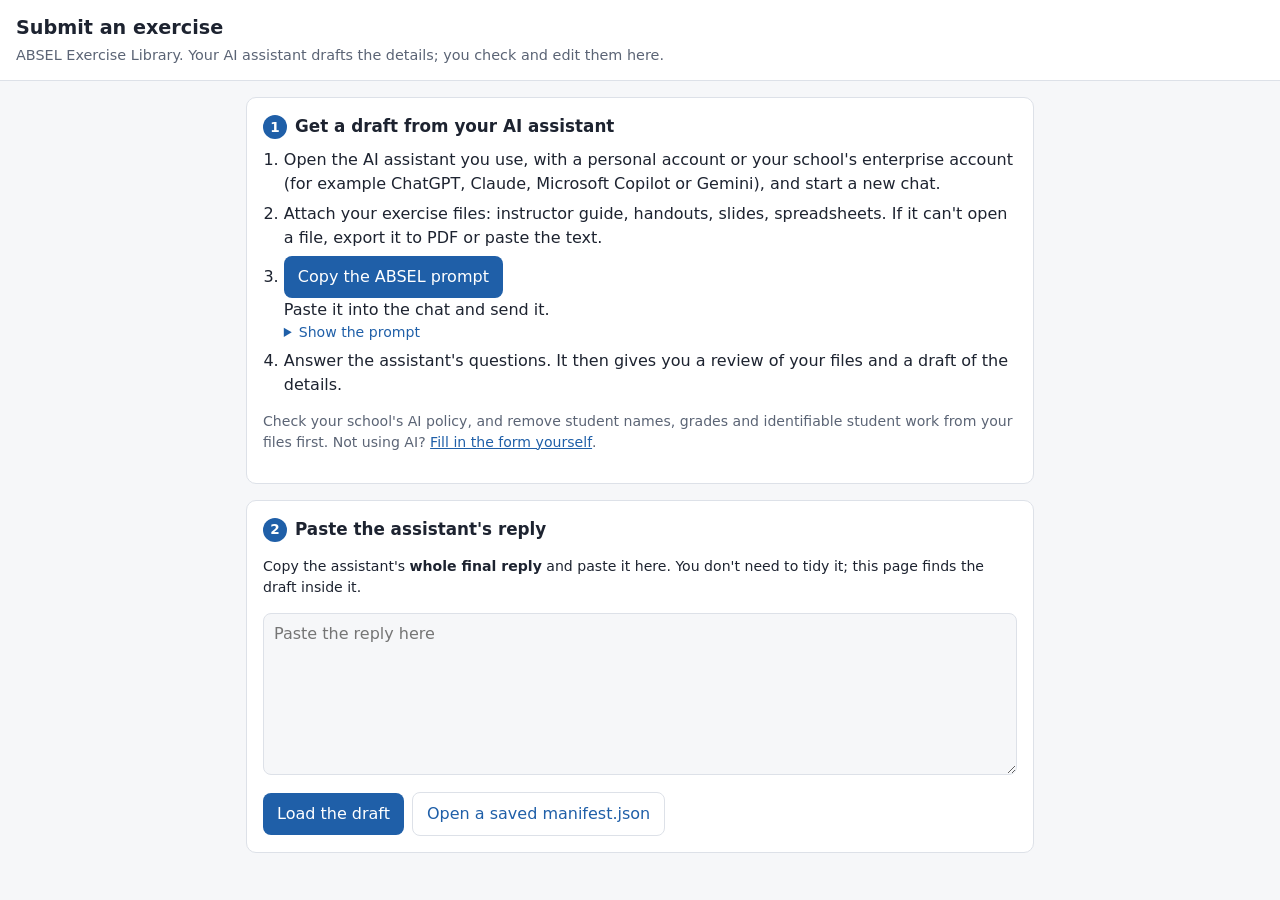
==== wp-plugin/absel-ai-library/assets/submit.html @ 4c8e42d7 "Connect submissions to WordPress: members-only page, uploads, review queue - [absel_submit_exercise]" ====
<!doctype html>
<html lang="en">
<head>
<meta charset="utf-8">
<meta name="viewport" content="width=device-width, initial-scale=1">
<meta name="robots" content="noindex">
<title>Submit an Exercise</title>
<style>
  :root {
    --bg: #f6f7f9; --panel: #fff; --ink: #1d2330; --muted: #5b6475; --line: #dde1e8;
    --accent: #1f5fa8; --accent-ink: #fff; --chip: #eef1f6; --good: #1d6b35; --good-bg: #e8f4ec;
    --warn: #8a5a00; --warn-bg: #fff4dc; --bad: #a12a2a; --bad-bg: #fbeaea;
  }
  @media (prefers-color-scheme: dark) {
    :root {
      --bg: #12151b; --panel: #1b1f27; --ink: #e6e9ef; --muted: #9aa3b2; --line: #2e3440;
      --accent: #5b9be0; --accent-ink: #0b1220; --chip: #252b36; --good: #7fd59b; --good-bg: #1f3326;
      --warn: #f0c36a; --warn-bg: #3a2f17; --bad: #f08a8a; --bad-bg: #3a1f22;
    }
  }
  * { box-sizing: border-box; }
  body { margin: 0; background: var(--bg); color: var(--ink); font: 16px/1.5 system-ui, -apple-system, "Segoe UI", Roboto, sans-serif; }
  header.top { padding: 14px 16px; border-bottom: 1px solid var(--line); background: var(--panel); }
  header.top h1 { margin: 0; font-size: 1.2rem; }
  header.top p { margin: 2px 0 0; color: var(--muted); font-size: .9rem; }
  .wrap { display: grid; grid-template-columns: 220px minmax(0, 1fr); gap: 16px; max-width: 1080px; margin: 0 auto; padding: 16px; }
  .wrap.no-nav { grid-template-columns: minmax(0, 1fr); max-width: 820px; }
  @media (max-width: 860px) { .wrap { grid-template-columns: minmax(0, 1fr); } }
  nav.side { position: sticky; top: 16px; align-self: start; }
  @media (max-width: 860px) { nav.side { position: static; } }
  nav.side ol { list-style: none; margin: 0; padding: 0; background: var(--panel); border: 1px solid var(--line); border-radius: 10px; overflow: hidden; }
  nav.side li + li { border-top: 1px solid var(--line); }
  nav.side a { display: flex; justify-content: space-between; gap: 8px; padding: 9px 12px; color: var(--ink); text-decoration: none; font-size: .92rem; }
  nav.side a:hover { background: var(--chip); }
  .badge { font-size: .78rem; border-radius: 999px; padding: 1px 8px; white-space: nowrap; align-self: center; }
  .badge.ok { background: var(--good-bg); color: var(--good); }
  .badge.todo { background: var(--bad-bg); color: var(--bad); }
  main { min-width: 0; display: flex; flex-direction: column; gap: 16px; }
  .card { background: var(--panel); border: 1px solid var(--line); border-radius: 10px; padding: 16px; scroll-margin-top: 12px; }
  h2 { margin: 0 0 8px; font-size: 1.05rem; display: flex; align-items: center; gap: 8px; }
  h3 { margin: 0 0 4px; font-size: 1.02rem; }
  .num { display: inline-grid; place-items: center; width: 24px; height: 24px; border-radius: 50%; background: var(--accent); color: var(--accent-ink); font-size: .85rem; flex: none; }
  .muted { color: var(--muted); }
  .small { font-size: .88rem; }
  ol.steps { margin: 8px 0; padding-left: 1.3em; }
  ol.steps li { margin: 6px 0; }
  pre.prompt, pre.review { white-space: pre-wrap; overflow-wrap: anywhere; font: .82rem/1.45 ui-monospace, SFMono-Regular, Consolas, monospace; background: var(--bg); border: 1px solid var(--line); border-radius: 8px; padding: 10px; max-height: 340px; overflow: auto; }
  pre.review { font-family: inherit; font-size: .9rem; }
  details > summary { cursor: pointer; color: var(--accent); }
  .field { margin: 14px 0 0; min-width: 0; }
  .field > label, .field > .lbl { display: block; font-weight: 600; font-size: .93rem; margin-bottom: 4px; }
  .opt { font-weight: 400; color: var(--muted); font-size: .85rem; }
  input[type=text], input[type=email], textarea, select { width: 100%; font: inherit; color: var(--ink); background: var(--bg); border: 1px solid var(--line); border-radius: 8px; padding: 8px 10px; min-width: 0; }
  textarea { resize: vertical; }
  input:focus, textarea:focus, select:focus { outline: 2px solid var(--accent); outline-offset: 1px; }
  .field.show-err > input, .field.show-err > textarea, .field.show-err > select, .field.show-err .inline input { border-color: var(--bad); }
  .hint { font-size: .84rem; color: var(--muted); margin-top: 4px; }
  .err, .warn, .ai-note { font-size: .86rem; margin-top: 6px; border-radius: 6px; }
  .err { color: var(--bad); }
  .warn { color: var(--warn); }
  .ai-note { background: var(--warn-bg); color: var(--warn); padding: 6px 10px; }
  .err:empty, .warn:empty, .ai-note:empty { display: none; }
  .grid { display: grid; grid-template-columns: repeat(auto-fit, minmax(170px, 1fr)); gap: 0 12px; }
  .inline { display: flex; gap: 8px; align-items: center; flex-wrap: wrap; }
  .inline input[type=text] { width: 7em; }
  .chips { display: flex; flex-wrap: wrap; gap: 6px; }
  .chip { font: inherit; font-size: .9rem; background: var(--chip); color: var(--ink); border: 1px solid var(--line); border-radius: 999px; padding: 5px 12px; cursor: pointer; display: inline-flex; gap: 6px; align-items: center; }
  .chip:hover { border-color: var(--accent); }
  .chip[aria-pressed=true] { background: var(--accent); color: var(--accent-ink); border-color: var(--accent); }
  .chip .ord { font-size: .72rem; background: var(--accent-ink); color: var(--accent); border-radius: 999px; padding: 0 6px; }
  .chip.full { opacity: .5; }
  .tags { display: flex; flex-wrap: wrap; gap: 6px; margin-bottom: 6px; }
  .tag { display: inline-flex; align-items: center; gap: 4px; background: var(--chip); border: 1px solid var(--line); border-radius: 999px; padding: 3px 4px 3px 11px; font-size: .9rem; max-width: 100%; overflow-wrap: anywhere; }
  .tag button { background: transparent; color: var(--muted); border: 0; padding: 0 6px; font-size: 1rem; line-height: 1; cursor: pointer; }
  .tag-entry { display: flex; gap: 8px; }
  .row { border: 1px solid var(--line); border-radius: 8px; padding: 4px 12px 12px; margin: 10px 0 0; background: var(--bg); }
  .row input[type=text], .row input[type=email], .row textarea, .row select { background: var(--panel); }
  .row-head { display: flex; justify-content: space-between; align-items: center; gap: 8px; margin-top: 8px; font-size: .88rem; color: var(--muted); }
  .obj { display: flex; gap: 8px; align-items: flex-start; margin-top: 8px; }
  .obj textarea { flex: 1; }
  button { font: inherit; border: 0; border-radius: 8px; padding: 9px 14px; cursor: pointer; background: var(--accent); color: var(--accent-ink); }
  button.secondary, label.button.secondary { background: transparent; color: var(--accent); border: 1px solid var(--line); }
  label.button { display: inline-block; border-radius: 8px; padding: 9px 14px; cursor: pointer; }
  button.link { background: none; color: var(--accent); padding: 0; text-decoration: underline; }
  button.icon { background: transparent; color: var(--muted); border: 1px solid var(--line); padding: 4px 10px; font-size: .85rem; }
  .actions { display: flex; gap: 8px; flex-wrap: wrap; margin-top: 10px; align-items: center; }
  .check { display: flex; gap: 10px; align-items: flex-start; font-weight: 400 !important; cursor: pointer; }
  .check input { margin-top: .3em; width: 1.05em; height: 1.05em; flex: none; }
  .radio-cards { display: grid; grid-template-columns: repeat(auto-fit, minmax(210px, 1fr)); gap: 8px; }
  .radio-cards label { border: 1px solid var(--line); border-radius: 8px; padding: 8px 10px; display: flex; gap: 8px; cursor: pointer; font-weight: 400; }
  .radio-cards label:has(input:checked) { border-color: var(--accent); background: var(--chip); }
  .radio-cards small { display: block; color: var(--muted); }
  .meter { font-size: .84rem; color: var(--muted); margin-top: 4px; }
  .meter.bad { color: var(--warn); }
  .msg { border-radius: 8px; padding: 10px 12px; margin-top: 10px; font-size: .92rem; }
  .msg.ok { background: var(--good-bg); color: var(--good); }
  .msg.bad { background: var(--bad-bg); color: var(--bad); }
  .msg.info { background: var(--chip); }
  .msg ul { margin: 6px 0 0; padding-left: 1.2em; }
  .problems { margin: 8px 0 0; padding-left: 1.2em; }
  .problems li { margin: 3px 0; }
  .problems a { color: var(--ink); }
  .file-state { font-size: .82rem; }
  .file-state.ok { color: var(--good); }
  body.framed header.top { display: none; }
  body.framed .wrap { padding: 0; }
  ul.mine { list-style: none; margin: 0; padding: 0; }
  ul.mine li { display: flex; justify-content: space-between; align-items: center; gap: 12px; flex-wrap: wrap; padding: 10px 0; border-top: 1px solid var(--line); }
  ul.mine li:first-child { border-top: 0; }
  .badge.wait { background: var(--chip); color: var(--muted); }
  .editor-note { margin-top: 4px; font-size: .88rem; background: var(--warn-bg); color: var(--warn); border-radius: 6px; padding: 6px 10px; white-space: pre-wrap; }
  [hidden] { display: none !important; }
</style>
</head>
<body>
<header class="top">
  <h1>Submit an exercise</h1>
  <p>ABSEL Exercise Library. Your AI assistant drafts the details; you check and edit them here.</p>
</header>

<div class="wrap no-nav" id="wrap">
  <nav class="side" id="nav" aria-label="Form sections" hidden></nav>
  <main>
    <section class="card" id="sec-done" hidden></section>
    <section class="card" id="sec-mine" hidden></section>
    <section class="card" id="sec-start">
      <h2><span class="num">1</span> Get a draft from your AI assistant</h2>
      <ol class="steps">
        <li>Open the AI assistant you use, with a personal account or your school's enterprise account (for example ChatGPT, Claude, Microsoft Copilot or Gemini), and start a new chat.</li>
        <li>Attach your exercise files: instructor guide, handouts, slides, spreadsheets. If it can't open a file, export it to PDF or paste the text.</li>
        <li><button type="button" data-action="copy-prompt">Copy the ABSEL prompt</button> <span id="copy-status" class="small muted" role="status"></span><br>Paste it into the chat and send it.
          <details><summary class="small">Show the prompt</summary><pre class="prompt" id="prompt-view"></pre></details></li>
        <li>Answer the assistant's questions. It then gives you a review of your files and a draft of the details.</li>
      </ol>
      <p class="small muted">Check your school's AI policy, and remove student names, grades and identifiable student work from your files first. Not using AI? <button type="button" class="link" data-action="blank">Fill in the form yourself</button>.</p>
    </section>

    <section class="card" id="sec-import">
      <h2><span class="num">2</span> Paste the assistant's reply</h2>
      <p class="small">Copy the assistant's <strong>whole final reply</strong> and paste it here. You don't need to tidy it; this page finds the draft inside it.</p>
      <textarea id="paste" rows="6" placeholder="Paste the reply here" aria-label="Assistant's reply"></textarea>
      <div class="actions">
        <button type="button" data-action="import">Load the draft</button>
        <label class="button secondary">Open a saved manifest.json<input type="file" id="manifest-file" accept=".json,application/json" hidden></label>
      </div>
      <div id="import-msg" role="status"></div>
    </section>

    <div id="editor" hidden>
      <div class="card" id="ai-review" hidden>
        <details>
          <summary><strong>Your assistant's review of your files</strong></summary>
          <p class="small muted">Fix anything it lists under "Must fix" in your files before submitting.</p>
          <pre class="review" id="ai-review-text"></pre>
        </details>
      </div>
      <h2 style="margin:8px 0 0"><span class="num">3</span> Check and edit</h2>
      <p class="small muted" style="margin:0">Your changes are saved in this browser as you go.</p>
      <section class="card" id="sec-basics"></section>
      <section class="card" id="sec-authors"></section>
      <section class="card" id="sec-classify"></section>
      <section class="card" id="sec-logistics"></section>
      <section class="card" id="sec-materials"></section>
      <section class="card" id="sec-evidence"></section>
      <section class="card" id="sec-rights"></section>
      <section class="card" id="sec-finish"></section>
    </div>
  </main>
</div>

<script type="application/json" id="absel-schema">
{
  "$schema": "https://json-schema.org/draft/2020-12/schema",
  "$id": "https://absel.org/schema/exercise/1.0/manifest.schema.json",
  "title": "ABSEL Exercise Library manifest",
  "description": "Indexing information for one exercise. Saved as manifest.json in the exercise's folder. Field rules and definitions of every allowed value are in schema/INDEXING-RULES.md.",
  "type": "object",
  "additionalProperties": false,
  "required": [
    "schema_version", "title", "slug", "summary", "authors",
    "exercise_types", "disciplines", "topics", "learning_objectives",
    "levels", "delivery_modes", "duration", "class_size", "materials",
    "rights", "license", "version", "author_confirmed"
  ],
  "properties": {
    "schema_version": { "const": "1.0" },

    "title": { "type": "string", "minLength": 5, "maxLength": 120 },
    "slug": {
      "type": "string",
      "pattern": "^[a-z0-9]+(-[a-z0-9]+)*$",
      "maxLength": 60,
      "description": "Folder name and URL. Lowercase words joined by hyphens."
    },
    "summary": {
      "type": "string",
      "minLength": 300,
      "maxLength": 1400,
      "description": "60-180 words for an instructor deciding whether to use the exercise. Shown publicly in the catalog."
    },
    "description": {
      "type": ["string", "null"],
      "maxLength": 6000,
      "description": "Optional longer overview for members. Never include confidential information such as answer keys."
    },

    "authors": {
      "type": "array",
      "minItems": 1,
      "items": {
        "type": "object",
        "additionalProperties": false,
        "required": ["name"],
        "properties": {
          "name": { "type": "string", "minLength": 2 },
          "affiliation": { "type": ["string", "null"] },
          "email": { "type": ["string", "null"], "format": "email", "description": "Private: used by editors, never displayed." },
          "orcid": { "type": ["string", "null"], "pattern": "^\\d{4}-\\d{4}-\\d{4}-\\d{3}[\\dX]$" },
          "corresponding": { "type": "boolean", "default": false }
        }
      }
    },

    "exercise_types": {
      "type": "array", "minItems": 1, "maxItems": 3, "uniqueItems": true,
      "items": { "enum": [
        "simulation", "role-play", "game", "case-discussion", "structured-exercise",
        "team-project", "field-assignment", "reflection-or-debrief-tool", "assessment-instrument"
      ] }
    },
    "disciplines": {
      "type": "array", "minItems": 1, "maxItems": 3, "uniqueItems": true,
      "description": "First item is the primary discipline.",
      "items": { "enum": [
        "accounting", "business-analytics", "business-communication", "business-ethics",
        "business-law", "economics", "entrepreneurship", "finance", "general-management",
        "human-resource-management", "information-systems", "international-business",
        "leadership", "marketing", "negotiation", "operations-management",
        "organizational-behavior", "project-management", "strategy",
        "supply-chain-management", "sustainability"
      ] }
    },
    "courses": {
      "type": "array", "maxItems": 5, "uniqueItems": true,
      "description": "Typical course titles, free text, e.g. \"Principles of Marketing\".",
      "items": { "type": "string", "minLength": 3, "maxLength": 80 }
    },
    "topics": {
      "type": "array", "minItems": 3, "maxItems": 12, "uniqueItems": true,
      "description": "Search keywords: concepts an instructor would type.",
      "items": { "type": "string", "pattern": "^[a-z0-9][a-z0-9 &'/-]*$", "maxLength": 40 }
    },
    "learning_objectives": {
      "type": "array", "minItems": 2, "maxItems": 8,
      "items": { "type": "string", "minLength": 15, "maxLength": 300 }
    },
    "skills": {
      "type": "array", "maxItems": 5, "uniqueItems": true,
      "items": { "enum": [
        "written-communication", "oral-communication", "critical-thinking",
        "quantitative-reasoning", "data-literacy", "ethical-reasoning", "teamwork",
        "leadership", "decision-making", "negotiation-and-persuasion",
        "cross-cultural-competence", "creativity-and-innovation", "technology-agility",
        "ai-literacy", "reflective-thinking"
      ] }
    },

    "levels": {
      "type": "array", "minItems": 1, "uniqueItems": true,
      "items": { "enum": [
        "undergraduate-introductory", "undergraduate-advanced", "graduate",
        "executive-education", "doctoral"
      ] }
    },
    "delivery_modes": {
      "type": "array", "minItems": 1, "uniqueItems": true,
      "items": { "enum": ["in-person", "online-synchronous", "online-asynchronous", "hybrid"] }
    },
    "duration": {
      "type": "object",
      "additionalProperties": false,
      "required": ["in_class_minutes", "sessions"],
      "properties": {
        "in_class_minutes": { "$ref": "#/$defs/range", "description": "Total class time across all sessions, including debrief. 0 if none." },
        "sessions": { "type": "integer", "minimum": 1 },
        "out_of_class_hours": { "type": ["number", "null"], "minimum": 0, "description": "Student time outside class." }
      }
    },
    "class_size": { "$ref": "#/$defs/range", "description": "Students in the whole class. max null means no upper limit." },
    "group_size": { "$ref": "#/$defs/range", "description": "Students per team. 1-1 means individual work." },
    "prep_time_minutes": { "type": ["integer", "null"], "minimum": 0, "description": "Instructor preparation the first time." },
    "technology": {
      "type": "array", "minItems": 1, "uniqueItems": true,
      "items": { "enum": [
        "none", "projector", "student-devices", "internet", "lms",
        "spreadsheet-software", "specialized-software"
      ] }
    },
    "technology_notes": { "type": ["string", "null"], "maxLength": 500 },
    "cost_to_students": { "enum": ["free", "under-25", "25-to-75", "over-75"] },
    "ai_involvement": {
      "type": "object",
      "additionalProperties": false,
      "required": ["topic_is_ai", "students_use_ai"],
      "properties": {
        "topic_is_ai": { "type": "boolean", "description": "The exercise teaches about AI." },
        "students_use_ai": { "enum": ["none", "optional", "required"] },
        "notes": { "type": ["string", "null"], "maxLength": 500 }
      }
    },

    "materials": {
      "type": "array",
      "minItems": 1,
      "items": {
        "type": "object",
        "additionalProperties": false,
        "required": ["title", "role", "audience"],
        "anyOf": [{ "required": ["file"] }, { "required": ["url"] }],
        "properties": {
          "file": {
            "type": "string",
            "pattern": "^(?![_.])(?!.*\\.\\.)(?!.*/[_.])[A-Za-z0-9._ /-]+$",
            "description": "File name within the exercise folder. No leading _ or ."
          },
          "url": { "type": "string", "format": "uri", "pattern": "^https://" },
          "title": { "type": "string", "minLength": 3, "maxLength": 120 },
          "role": { "enum": [
            "instructor-guide", "teaching-notes", "answer-key", "debrief-guide",
            "student-instructions", "role-brief", "case-text", "reading", "slides",
            "simulation", "data-file", "template-or-worksheet", "rubric", "assessment",
            "video", "other"
          ] },
          "audience": { "enum": ["instructor-only", "student-facing"] },
          "notes": { "type": ["string", "null"], "maxLength": 300 }
        },
        "if": { "required": ["role"], "properties": { "role": { "enum": ["instructor-guide", "teaching-notes", "answer-key"] } } },
        "then": { "properties": { "audience": { "const": "instructor-only" } } }
      }
    },

    "classroom_testing": {
      "type": "object",
      "additionalProperties": false,
      "required": ["times_used"],
      "properties": {
        "times_used": { "type": "integer", "minimum": 0 },
        "contexts": { "type": ["string", "null"], "maxLength": 500, "description": "Courses, levels and class sizes it was used with." }
      }
    },
    "evidence_of_effectiveness": { "type": ["string", "null"], "maxLength": 1500 },
    "prior_publications": {
      "type": "array",
      "items": {
        "type": "object",
        "additionalProperties": false,
        "required": ["citation"],
        "properties": {
          "citation": { "type": "string", "minLength": 10 },
          "doi": { "type": ["string", "null"], "pattern": "^10\\.\\d{4,9}/\\S+$" },
          "url": { "type": ["string", "null"], "format": "uri" }
        }
      }
    },

    "rights": {
      "type": "object",
      "additionalProperties": false,
      "required": ["author_owns_or_has_permission", "third_party_materials", "contains_identifiable_student_information"],
      "properties": {
        "author_owns_or_has_permission": { "type": "boolean" },
        "third_party_materials": {
          "type": "array",
          "items": {
            "type": "object",
            "additionalProperties": false,
            "required": ["description", "status"],
            "properties": {
              "description": { "type": "string", "minLength": 5 },
              "status": { "enum": ["permission-obtained", "openly-licensed", "public-domain", "needs-review"] }
            }
          }
        },
        "contains_identifiable_student_information": {
          "const": false,
          "description": "Must be false. Remove student names, grades and identifiable work before submitting."
        }
      }
    },
    "license": { "enum": ["absel-member-use", "cc-by-nc-4.0", "cc-by-nc-sa-4.0", "cc-by-4.0"] },
    "version": { "type": "string", "pattern": "^\\d+\\.\\d+(\\.\\d+)?$" },
    "version_notes": { "type": ["string", "null"], "maxLength": 1000 },

    "generated_with": { "type": ["string", "null"], "maxLength": 80, "description": "AI tool that drafted this manifest, if any." },
    "author_confirmed": { "type": "boolean", "description": "Set to true only by the submission form after the author reviews every field." }
  },

  "$defs": {
    "range": {
      "type": "object",
      "additionalProperties": false,
      "required": ["min", "max"],
      "properties": {
        "min": { "type": "integer", "minimum": 0 },
        "max": { "type": ["integer", "null"], "minimum": 0 }
      }
    }
  }
}
</script>
<script type="text/plain" id="absel-prompt">
You are helping a university business instructor prepare an experiential exercise for the ABSEL Exercise Library, a members-only collection of simulations, role-plays and other experiential exercises for business courses. The instructor has attached the exercise's files (or pasted their text). Your job is to index the exercise accurately and check the package. You are not rewriting the exercise.

Work in three steps.

STEP 1: READ AND INVENTORY
Read every file. If you can't open a file, say so and ask me to paste its text or export it to PDF. Don't guess at its contents.

STEP 2: ASK ME QUESTIONS, THEN WAIT
Ask me, in one numbered list, about everything you need that the materials don't clearly state. Keep it to 12 questions or fewer, and group related items. Always ask about the following unless the materials answer it:
- author names, affiliations, emails and ORCID iDs, and who is the contact author;
- how many times I've used the exercise with real students, and in which courses, levels and class sizes;
- any evidence it works (student feedback, assessment results, publications);
- prior publications of the exercise, such as ABSEL Developments proceedings;
- whether anything in the materials was created by someone else (published cases, publisher slides, images, articles, software) and whether I have permission;
- which license I want (list the four options below);
- anything about class size, timing, prep time or technology that the materials leave unclear.
Then stop and wait for my answers. Do not produce Step 3 until I reply.

STEP 3: PRODUCE TWO THINGS

Part A: Submission review (plain text, not JSON)
1. Files: a table with each file's exact name, a short title, its role and its audience, using the allowed values below.
2. Missing: anything a complete package should have but doesn't. A complete package has an instructor guide covering learning objectives, timing, setup, how to run it and debrief questions, plus everything students need.
3. Must fix before submitting:
   - any student names, grades or identifiable student work;
   - third-party material without clear permission;
   - answers, solutions or hidden information inside a file meant for students;
   - inconsistencies between files (for example, different timings or numbers in the guide and the handout).
   Quote or locate each problem precisely. If there are none, say so.
4. Suggestions (optional, at most 5): improvements that would make the exercise easier for another instructor to adopt.
5. Still needed: any manifest field you left null because neither the materials nor I provided it.

Part B: manifest.json
One JSON code block that follows the format and rules below exactly.

RULES FOR THE MANIFEST
- Never invent facts. Use only what the materials or I state. If an optional value is unknown, use null or leave the field out. If a required value is unknown, use null and list it under "Still needed".
- For list fields with allowed values, use only the values listed below, spelled exactly (lowercase, hyphenated). Never make up a new value. If nothing fits well, choose the closest and mention it in the review.
- Keep everything confidential out of the title, summary, description and topics: answer keys, hidden parameters, the "twist", what the other side really wants. These fields are shown to more people than the instructor guide.
- title: 5-120 characters, descriptive (not just a product name).
- slug: lowercase words joined by hyphens, at most 60 characters, based on the title.
- summary: 60-180 words, in the third person, for an instructor deciding whether to use the exercise. Say what students do, what they learn and what it takes to run. No marketing language.
- description: optional longer overview for members (structure, variations), or null.
- learning_objectives: 2-8 items. Each completes "Students will be able to..." but leaves those words out, and starts with an assessable verb (explain, apply, calculate, compare, evaluate, design, negotiate, justify). Never use understand, learn, appreciate or be exposed to. Base them on the materials' own objectives where they exist.
- topics: 3-12 lowercase search keywords for the concepts taught, in the terms an instructor would search for (textbook names of concepts, e.g. "escalation of commitment", "bullwhip effect"). Don't repeat discipline names. Spell out abbreviations unless the abbreviation is the common search term.
- courses: up to 5 typical course titles in plain words.
- disciplines: 1-3, primary first. Tag where it's taught, not every field it touches.
- exercise_types: 1-3, most important first.
- skills: up to 5, only skills students actually practice.
- levels and delivery_modes: only those the exercise was designed for or used with, not ones it could in theory be adapted to.
- duration.in_class_minutes: total class time across all sessions, including the debrief, as {"min": n, "max": n}. Use 0 for a fully out-of-class exercise.
- class_size and group_size: {"min": n, "max": n}. Use "max": null for no upper limit. Use {"min": 1, "max": 1} for individual work.
- materials: one entry per file, using the exact file name as given. instructor-guide, teaching-notes and answer-key are always instructor-only. Use "url" instead of "file" for something hosted elsewhere.
- rights.contains_identifiable_student_information must be false. If the files contain student information, set it to false anyway, and put removing it at the top of "Must fix before submitting".
- version: "1.0" unless I say otherwise.
- generated_with: the name of your AI product and model.
- author_confirmed: always false. The instructor confirms on the submission form.
- schema_version: always "1.0".
- Output valid JSON only inside the code block: double quotes, no comments, no trailing commas.

ALLOWED VALUES

exercise_types:
- simulation: students make decisions in a model that responds to them
- role-play: students act out roles with confidential briefs
- game: rules, scoring and competition are central
- case-discussion: a case with an experiential component
- structured-exercise: a guided in-class activity that isn't one of the above
- team-project: multi-week team work with deliverables
- field-assignment: students work outside the classroom (interviews, observation)
- reflection-or-debrief-tool: a reusable debrief or reflection instrument
- assessment-instrument: a rubric, test or measure for experiential learning

disciplines: accounting, business-analytics, business-communication, business-ethics, business-law, economics, entrepreneurship, finance, general-management (only for genuinely cross-functional exercises), human-resource-management, information-systems, international-business, leadership, marketing, negotiation, operations-management, organizational-behavior, project-management, strategy, supply-chain-management, sustainability

skills: written-communication, oral-communication, critical-thinking, quantitative-reasoning, data-literacy, ethical-reasoning, teamwork, leadership, decision-making, negotiation-and-persuasion, cross-cultural-competence, creativity-and-innovation, technology-agility, ai-literacy, reflective-thinking

levels: undergraduate-introductory (first or second year), undergraduate-advanced (upper division), graduate (master's, including MBA), executive-education, doctoral

delivery_modes: in-person, online-synchronous (live video class), online-asynchronous (students work on their own schedule), hybrid (some students in the room and some online at the same time)

technology: none, projector, student-devices (laptops, tablets or phones), internet, lms (course learning management system), spreadsheet-software, specialized-software (anything students must install or buy; explain in technology_notes)

cost_to_students (US dollars per student): free, under-25, 25-to-75, over-75

ai_involvement.students_use_ai: none, optional, required

materials role:
- instructor-guide: main guide (always instructor-only)
- teaching-notes: supplementary notes, variations, tips (always instructor-only)
- answer-key: solutions, scoring keys, hidden parameters (always instructor-only)
- debrief-guide: debrief questions and discussion plan
- student-instructions: instructions for all students
- role-brief: confidential instructions for one role
- case-text: case or scenario text
- reading: background reading
- slides
- simulation: the simulation itself, such as an HTML file
- data-file
- template-or-worksheet: forms students fill in
- rubric
- assessment: quiz, test or survey
- video
- other: explain in notes

materials audience: instructor-only, student-facing

rights.third_party_materials status: permission-obtained, openly-licensed, public-domain, needs-review (use needs-review whenever permission is unclear)

license:
- absel-member-use: members may use and adapt it in their own courses, no redistribution (default)
- cc-by-nc-4.0: anyone may share and adapt it non-commercially, with credit
- cc-by-nc-sa-4.0: as above, and adaptations must use the same license
- cc-by-4.0: anyone may share and adapt it for any purpose, with credit

MANIFEST FORMAT
Fill in this structure. Optional fields are marked; keep them (with null or an empty list) if unknown.

{
  "schema_version": "1.0",
  "title": "",
  "slug": "",
  "summary": "",
  "description": null,                       // optional
  "authors": [
    { "name": "", "affiliation": "", "email": "", "orcid": null, "corresponding": true }
  ],
  "exercise_types": [],
  "disciplines": [],
  "courses": [],                             // optional
  "topics": [],
  "learning_objectives": [],
  "skills": [],                              // optional
  "levels": [],
  "delivery_modes": [],
  "duration": { "in_class_minutes": { "min": 0, "max": 0 }, "sessions": 1, "out_of_class_hours": null },
  "class_size": { "min": 0, "max": null },
  "group_size": { "min": 1, "max": 1 },      // optional
  "prep_time_minutes": null,                 // optional
  "technology": [],
  "technology_notes": null,                  // optional
  "cost_to_students": "free",                // optional
  "ai_involvement": { "topic_is_ai": false, "students_use_ai": "none", "notes": null },   // optional
  "materials": [
    { "file": "", "title": "", "role": "", "audience": "", "notes": null }
  ],
  "classroom_testing": { "times_used": 0, "contexts": null },   // optional
  "evidence_of_effectiveness": null,         // optional
  "prior_publications": [],                  // optional; items: { "citation": "", "doi": null, "url": null }
  "rights": {
    "author_owns_or_has_permission": true,
    "third_party_materials": [],             // items: { "description": "", "status": "" }
    "contains_identifiable_student_information": false
  },
  "license": "absel-member-use",
  "version": "1.0",
  "version_notes": null,                     // optional
  "generated_with": "",
  "author_confirmed": false
}

(The // notes above are for you. Leave them out of your output.)

Begin with Step 1 now.
</script>
<script>
(() => {
  'use strict';
  // The schema and prompt above are filled in by tools/build_form.py from schema/ and author-kit/author-prompt.md.
  const SCHEMA = JSON.parse(document.getElementById('absel-schema').textContent);
  const PROMPT = document.getElementById('absel-prompt').textContent.trim();
  const P = SCHEMA.properties;
  const MAT = P.materials.items.properties;
  const ENUM = {
    exercise_types: P.exercise_types.items.enum, disciplines: P.disciplines.items.enum,
    skills: P.skills.items.enum, levels: P.levels.items.enum, delivery_modes: P.delivery_modes.items.enum,
    technology: P.technology.items.enum, cost_to_students: P.cost_to_students.enum,
    students_use_ai: P.ai_involvement.properties.students_use_ai.enum,
    role: MAT.role.enum, audience: MAT.audience.enum,
    status: P.rights.properties.third_party_materials.items.properties.status.enum, license: P.license.enum,
  };
  const LOCKED_ROLES = P.materials.items.if.properties.role.enum;
  const STORE_KEY = 'absel-submit-draft-v1';
  const BIG_FILE = 100 * 1024 * 1024;
  // Set by the WordPress plugin when it serves this page; absent when the file is opened on its own.
  const WP = window.ABSEL_SUBMIT || null;
  const IN_FRAME = window.self !== window.top;

  const LABELS = {
    'lms': 'Course LMS', 'ai-literacy': 'AI literacy', 'student-devices': 'Student laptops or phones',
    'spreadsheet-software': 'Spreadsheet software', 'specialized-software': 'Specialized software',
    'online-synchronous': 'Online, live', 'online-asynchronous': 'Online, self-paced',
    'undergraduate-introductory': 'Undergraduate, introductory', 'undergraduate-advanced': 'Undergraduate, advanced',
    'graduate': "Graduate (master's, MBA)", 'free': 'Free', 'under-25': 'Under $25', '25-to-75': '$25 to $75', 'over-75': 'Over $75',
    'instructor-only': 'Instructor only', 'student-facing': 'Students may see it',
    'permission-obtained': 'I have permission', 'openly-licensed': 'Openly licensed (e.g. Creative Commons)',
    'public-domain': 'Public domain', 'needs-review': 'Not sure',
    'absel-member-use': 'ABSEL members only', 'cc-by-nc-4.0': 'CC BY-NC 4.0', 'cc-by-nc-sa-4.0': 'CC BY-NC-SA 4.0', 'cc-by-4.0': 'CC BY 4.0',
    'none': 'None', 'role-play': 'Role-play',
  };
  const HINTS = {
    exercise_types: {
      'simulation': 'Students make decisions in a model that responds to them.',
      'role-play': 'Students act out roles with confidential briefs.',
      'game': 'Rules, scoring and competition are central.',
      'case-discussion': 'A case with an experiential component.',
      'structured-exercise': "A guided in-class activity that isn't one of the others.",
      'team-project': 'Multi-week team work with deliverables.',
      'field-assignment': 'Students work outside the classroom, e.g. interviews.',
      'reflection-or-debrief-tool': 'A reusable debrief or reflection instrument.',
      'assessment-instrument': 'A rubric, test or measure for experiential learning.',
    },
    license: {
      'absel-member-use': 'Members may use and adapt it in their own courses. No redistribution.',
      'cc-by-nc-4.0': 'Anyone may share and adapt it non-commercially, with credit.',
      'cc-by-nc-sa-4.0': 'As BY-NC, and adaptations must use the same license.',
      'cc-by-4.0': 'Anyone may share and adapt it for any purpose, with credit.',
    },
  };
  // Words assistants commonly use instead of an allowed value.
  const SYNONYMS = {
    'mba': 'graduate', 'masters': 'graduate', 'master-s': 'graduate', 'graduate-mba': 'graduate',
    'in-class': 'in-person', 'face-to-face': 'in-person', 'classroom': 'in-person',
    'synchronous': 'online-synchronous', 'asynchronous': 'online-asynchronous',
    'purchasing': 'supply-chain-management', 'procurement': 'supply-chain-management',
    'hr': 'human-resource-management', 'human-resources': 'human-resource-management',
    'ob': 'organizational-behavior', 'ethics': 'business-ethics', 'analytics': 'business-analytics',
    'operations': 'operations-management', 'mis': 'information-systems', 'international': 'international-business',
    'laptops': 'student-devices', 'instructor': 'instructor-only', 'student': 'student-facing', 'students': 'student-facing',
    'cc-by-nc': 'cc-by-nc-4.0', 'cc-by-nc-sa': 'cc-by-nc-sa-4.0', 'cc-by': 'cc-by-4.0',
  };
  const WEAK_VERBS = /^(understand|learn|know|appreciate|be (exposed|aware|familiar)|gain|become aware)\b/i;
  const SECTIONS = [
    ['basics', 'Basics', ['title', 'slug', 'summary', 'description', 'version', 'version_notes']],
    ['authors', 'Authors', ['authors']],
    ['classify', 'What it teaches', ['exercise_types', 'disciplines', 'topics', 'learning_objectives', 'courses', 'skills']],
    ['logistics', 'Running it', ['levels', 'delivery_modes', 'duration', 'class_size', 'group_size', 'prep_time_minutes', 'technology', 'technology_notes', 'cost_to_students', 'ai_involvement']],
    ['materials', 'Files', ['materials']],
    ['evidence', 'Testing and evidence', ['classroom_testing', 'evidence_of_effectiveness', 'prior_publications']],
    ['rights', 'Rights and license', ['rights', 'license']],
    ['finish', 'Finish', ['author_confirmed', 'generated_with', 'schema_version']],
  ];

  let st = null;            // form state: strings for every text and number field
  let issues = {};          // path -> notes about values the assistant gave that needed attention
  let review = '';          // the assistant's text around the draft
  let slugTouched = false, showAll = false;
  let touched = new Set();
  let replaces = 0;         // when revising: the earlier submission's number
  let carried = [];         // ...and the files it already has, which needn't be uploaded again
  let result = { errs: [], warns: [] };
  const attached = new Map(); // file name -> File (kept in memory only)

  // ---------- helpers ----------
  const $ = (sel) => document.querySelector(sel);
  const esc = (s) => String(s == null ? '' : s).replace(/[&<>"']/g, (c) => ({ '&': '&amp;', '<': '&lt;', '>': '&gt;', '"': '&quot;', "'": '&#39;' }[c]));
  const pid = (p) => p.replace(/\./g, '-');
  const join = (p, k) => (p === '' ? String(k) : p + '.' + k);
  const label = (v) => LABELS[v] || (v.charAt(0).toUpperCase() + v.slice(1).replace(/-/g, ' '));
  const get = (path) => path.split('.').reduce((o, k) => (o == null ? undefined : o[k]), st);
  function set(path, value) {
    const keys = path.split('.'); const last = keys.pop();
    keys.reduce((o, k) => o[k], st)[last] = value;
  }
  const words = (s) => (s.trim() ? s.trim().split(/\s+/).length : 0);
  const slugify = (s) => String(s).toLowerCase().normalize('NFKD').replace(/[̀-ͯ]/g, '')
    .replace(/&/g, ' and ').replace(/[^a-z0-9]+/g, '-').replace(/^-+|-+$/g, '').slice(0, 60).replace(/-+$/, '');
  const normValue = (v) => String(v).toLowerCase().trim().replace(/&/g, ' and ').replace(/[^a-z0-9.]+/g, '-').replace(/^-+|-+$/g, '');
  const normTopic = (t) => String(t).toLowerCase().replace(/[‘’]/g, "'").replace(/[^a-z0-9 &'\/-]+/g, ' ').replace(/\s+/g, ' ').trim();
  const fmtSize = (n) => (n > 1048576 ? (n / 1048576).toFixed(1) + ' MB' : Math.max(1, Math.round(n / 1024)) + ' KB');

  function blank() {
    const me = WP && WP.contact ? WP.contact : { name: '', email: '' };
    return {
      title: '', slug: '', summary: '', description: '',
      authors: [{ name: me.name || '', affiliation: '', email: me.email || '', orcid: '', corresponding: true }],
      exercise_types: [], disciplines: [], courses: [], topics: [], learning_objectives: ['', ''], skills: [],
      levels: [], delivery_modes: [],
      duration: { in_class_minutes: { min: '', max: '' }, sessions: '1', out_of_class_hours: '' },
      class_size: { min: '', max: '', nolimit: false }, group_size: { min: '', max: '' }, prep_time_minutes: '',
      technology: [], technology_notes: '', cost_to_students: '',
      ai_involvement: { topic_is_ai: false, students_use_ai: 'none', notes: '' },
      materials: [], classroom_testing: { times_used: '', contexts: '' }, evidence_of_effectiveness: '', prior_publications: [],
      rights: { owns: false, third_party_materials: [], no_student_info: false },
      license: 'absel-member-use', version: '1.0', version_notes: '', generated_with: '', author_confirmed: false,
    };
  }

  // ---------- reading the assistant's reply ----------
  function tryParse(text) {
    const attempts = [
      (s) => s,
      (s) => s.replace(/^﻿/, '').replace(/ /g, ' ')
        .replace(/(^|[\s,{\[])\/\/[^\n]*/g, '$1')       // // comments (not the // in https://)
        .replace(/,(\s*[}\]])/g, '$1'),                   // trailing commas
      (s) => s.replace(/[“”]/g, '"'),          // curly quotes used as JSON quotes
    ];
    let s = text;
    for (const fix of attempts) {
      s = fix(s);
      try { const v = JSON.parse(s); if (v && typeof v === 'object' && !Array.isArray(v)) return v; } catch (e) { /* try the next fix */ }
    }
    return null;
  }
  function extractDraft(text) {
    const found = [];
    const fence = /```[\w-]*[ \t]*\r?\n([\s\S]*?)```/g;
    let m;
    while ((m = fence.exec(text))) found.push({ body: m[1], start: m.index, end: m.index + m[0].length });
    found.reverse(); // the manifest is normally the last block
    const first = text.indexOf('{'), last = text.lastIndexOf('}');
    if (first >= 0 && last > first) found.push({ body: text.slice(first, last + 1), start: first, end: last + 1 });
    for (const c of found) {
      const data = tryParse(c.body);
      if (data && ('title' in data || 'summary' in data || 'materials' in data)) {
        return { data, rest: (text.slice(0, c.start) + '\n' + text.slice(c.end)).replace(/\n{3,}/g, '\n\n').trim() };
      }
    }
    return null;
  }

  function fromManifest(raw) {
    const s = blank(); const notes = {};
    const note = (path, text) => { (notes[path] = notes[path] || []).push(text); };
    const str = (v) => (v == null ? '' : typeof v === 'string' ? v.trim() : String(v));
    const num = (v) => (v == null || v === '' ? '' : String(v).trim());
    const list = (v) => (Array.isArray(v) ? v : v == null || v === '' ? [] : String(v).split(/[,;\n]/)).map(str).filter(Boolean);
    const bool = (v) => v === true || /^(true|yes)$/i.test(str(v));
    function pick(v, allowed, path) {
      const raw0 = str(v); if (!raw0) return '';
      const n = normValue(raw0);
      if (allowed.includes(n)) return n;
      if (SYNONYMS[n] && allowed.includes(SYNONYMS[n])) {
        note(path, `Your assistant wrote “${raw0}”, so “${label(SYNONYMS[n])}” is selected. Change it if that's wrong.`);
        return SYNONYMS[n];
      }
      note(path, `Your assistant suggested “${raw0}”, which isn't one of the options. Choose the closest one.`);
      return '';
    }
    const pickMany = (key, allowed) => [...new Set(list(raw[key]).map((v) => pick(v, allowed, key)).filter(Boolean))];

    s.title = str(raw.title);
    s.slug = str(raw.slug) || slugify(s.title);
    s.summary = str(raw.summary);
    s.description = str(raw.description);
    const authors = (Array.isArray(raw.authors) ? raw.authors : raw.authors ? [raw.authors] : []).map((a) => (typeof a === 'string'
      ? { name: a.trim(), affiliation: '', email: '', orcid: '', corresponding: false }
      : { name: str(a.name), affiliation: str(a.affiliation), email: str(a.email), orcid: str(a.orcid), corresponding: bool(a.corresponding) }));
    if (authors.length) {
      s.authors = authors;
      const c = s.authors.findIndex((a) => a.corresponding);
      s.authors.forEach((a, i) => { a.corresponding = i === (c < 0 ? 0 : c); });
    }
    for (const key of ['exercise_types', 'disciplines', 'skills', 'levels', 'delivery_modes', 'technology']) s[key] = pickMany(key, ENUM[key]);
    s.courses = list(raw.courses);
    s.topics = [...new Set(list(raw.topics).map(normTopic).filter(Boolean))];
    const objectives = list(Array.isArray(raw.learning_objectives) ? raw.learning_objectives : str(raw.learning_objectives).split('\n'))
      .map((o) => o.replace(/^[-*•\d.)\s]+/, '').replace(/^students will be able to[:,]?\s*/i, '').trim()).filter(Boolean)
      .map((o) => o.charAt(0).toUpperCase() + o.slice(1));
    if (objectives.length) s.learning_objectives = objectives;

    const d = raw.duration || {};
    const icm = d.in_class_minutes;
    if (icm != null && typeof icm === 'object') s.duration.in_class_minutes = { min: num(icm.min), max: num(icm.max) };
    else if (icm != null) s.duration.in_class_minutes = { min: num(icm), max: num(icm) };
    s.duration.sessions = num(d.sessions) || '1';
    s.duration.out_of_class_hours = num(d.out_of_class_hours);
    if (raw.class_size && typeof raw.class_size === 'object') {
      s.class_size = { min: num(raw.class_size.min), max: num(raw.class_size.max), nolimit: 'max' in raw.class_size && raw.class_size.max === null };
    }
    if (raw.group_size && typeof raw.group_size === 'object') s.group_size = { min: num(raw.group_size.min), max: num(raw.group_size.max) };
    s.prep_time_minutes = num(raw.prep_time_minutes);
    s.technology_notes = str(raw.technology_notes);
    s.cost_to_students = pick(raw.cost_to_students, ENUM.cost_to_students, 'cost_to_students');
    const ai = raw.ai_involvement || {};
    s.ai_involvement = { topic_is_ai: bool(ai.topic_is_ai), students_use_ai: pick(ai.students_use_ai, ENUM.students_use_ai, 'ai_involvement.students_use_ai') || 'none', notes: str(ai.notes) };

    s.materials = (Array.isArray(raw.materials) ? raw.materials : []).map((m, i) => {
      if (typeof m === 'string') m = { file: m };
      const role = pick(m.role, ENUM.role, `materials.${i}.role`);
      let audience = pick(m.audience, ENUM.audience, `materials.${i}.audience`);
      if (LOCKED_ROLES.includes(role) && audience !== 'instructor-only') {
        if (audience) note(`materials.${i}.audience`, `Your assistant marked this “${label(audience)}”, but this type of file is always instructor only.`);
        audience = 'instructor-only';
      }
      return { loc: str(m.file || m.url || m.filename || m.name), title: str(m.title), role, audience, notes: str(m.notes) };
    });
    const ct = raw.classroom_testing || {};
    s.classroom_testing = { times_used: num(ct.times_used), contexts: str(ct.contexts) };
    s.evidence_of_effectiveness = str(raw.evidence_of_effectiveness);
    s.prior_publications = (Array.isArray(raw.prior_publications) ? raw.prior_publications : [])
      .map((p) => (typeof p === 'string' ? { citation: p, doi: '', url: '' } : { citation: str(p.citation), doi: str(p.doi), url: str(p.url) }))
      .filter((p) => p.citation || p.doi || p.url);
    const r = raw.rights || {};
    s.rights.third_party_materials = (Array.isArray(r.third_party_materials) ? r.third_party_materials : [])
      .map((t, i) => (typeof t === 'string' ? { description: t, status: 'needs-review' }
        : { description: str(t.description), status: pick(t.status, ENUM.status, `rights.third_party_materials.${i}.status`) }));
    // The two rights statements are left for the author to tick personally.
    if ('license' in raw) s.license = pick(raw.license, ENUM.license, 'license');
    s.version = str(raw.version) || '1.0';
    s.version_notes = str(raw.version_notes);
    s.generated_with = str(raw.generated_with);
    s.author_confirmed = false;
    const ignored = Object.keys(raw).filter((k) => !(k in P));
    return { state: s, notes, ignored, slugGiven: !!str(raw.slug) };
  }

  // ---------- form state -> manifest ----------
  function toManifest(s) {
    const opt = (v) => (v.trim() === '' ? null : v.trim());
    const int = (v) => { v = String(v).trim(); return v === '' ? undefined : /^\d+$/.test(v) ? parseInt(v, 10) : v; };
    const numb = (v) => { v = String(v).trim(); return v === '' ? null : /^\d+(\.\d+)?$/.test(v) ? parseFloat(v) : v; };
    const clean = (o) => { Object.keys(o).forEach((k) => o[k] === undefined && delete o[k]); return o; };
    const m = {
      schema_version: '1.0', title: s.title.trim(), slug: s.slug.trim(), summary: s.summary.trim(), description: opt(s.description),
      authors: s.authors.map((a) => ({ name: a.name.trim(), affiliation: opt(a.affiliation), email: opt(a.email), orcid: opt(a.orcid), corresponding: a.corresponding })),
      exercise_types: s.exercise_types, disciplines: s.disciplines, courses: s.courses, topics: s.topics,
      learning_objectives: s.learning_objectives.map((o) => o.trim()), skills: s.skills, levels: s.levels, delivery_modes: s.delivery_modes,
      duration: clean({ in_class_minutes: clean({ min: int(s.duration.in_class_minutes.min), max: int(s.duration.in_class_minutes.max) }), sessions: int(s.duration.sessions), out_of_class_hours: numb(s.duration.out_of_class_hours) }),
      class_size: clean({ min: int(s.class_size.min), max: s.class_size.nolimit ? null : int(s.class_size.max) }),
    };
    if (s.group_size.min.trim() || s.group_size.max.trim()) m.group_size = clean({ min: int(s.group_size.min), max: int(s.group_size.max) });
    const prep = int(s.prep_time_minutes);
    m.prep_time_minutes = prep === undefined ? null : prep;
    m.technology = s.technology;
    m.technology_notes = opt(s.technology_notes);
    if (s.cost_to_students) m.cost_to_students = s.cost_to_students;
    m.ai_involvement = { topic_is_ai: s.ai_involvement.topic_is_ai, students_use_ai: s.ai_involvement.students_use_ai, notes: opt(s.ai_involvement.notes) };
    m.materials = s.materials.map((r) => {
      const loc = r.loc.trim();
      return clean({ [/^https?:\/\//i.test(loc) ? 'url' : 'file']: loc || undefined, title: r.title.trim(), role: r.role || undefined, audience: r.audience || undefined, notes: opt(r.notes) });
    });
    if (s.classroom_testing.times_used.trim() || s.classroom_testing.contexts.trim()) {
      m.classroom_testing = clean({ times_used: int(s.classroom_testing.times_used), contexts: opt(s.classroom_testing.contexts) });
    }
    m.evidence_of_effectiveness = opt(s.evidence_of_effectiveness);
    m.prior_publications = s.prior_publications.map((p) => ({ citation: p.citation.trim(), doi: opt(p.doi), url: opt(p.url) }));
    m.rights = clean({
      author_owns_or_has_permission: s.rights.owns,
      third_party_materials: s.rights.third_party_materials.map((t) => clean({ description: t.description.trim(), status: t.status || undefined })),
      contains_identifiable_student_information: s.rights.no_student_info ? false : undefined,
    });
    if (s.license) m.license = s.license;
    m.version = s.version.trim();
    m.version_notes = opt(s.version_notes);
    m.generated_with = opt(s.generated_with);
    m.author_confirmed = s.author_confirmed;
    return m;
  }

  // ---------- validation against the embedded schema ----------
  function resolve(s) { while (s && s.$ref) s = s.$ref.replace(/^#\//, '').split('/').reduce((o, k) => o[k], SCHEMA); return s; }
  function typeOk(t, v) {
    if (t === 'null') return v === null;
    if (t === 'integer') return Number.isInteger(v);
    if (t === 'number') return typeof v === 'number' && isFinite(v);
    if (t === 'array') return Array.isArray(v);
    if (t === 'object') return v !== null && typeof v === 'object' && !Array.isArray(v);
    return typeof v === t;
  }
  function check(s, v, path, out) {
    s = resolve(s);
    if ('const' in s && v !== s.const) { out.push({ path, kw: 'const', s }); return; }
    if (s.enum && !s.enum.includes(v)) { out.push({ path, kw: 'enum', s }); return; }
    if (s.type) {
      const types = [].concat(s.type);
      if (!types.some((t) => typeOk(t, v))) { out.push({ path, kw: 'type', s, want: types.find((t) => t !== 'null') }); return; }
    }
    if (typeof v === 'string') {
      const len = [...v].length;
      if (s.minLength != null && len < s.minLength) out.push({ path, kw: 'minLength', s, v });
      if (s.maxLength != null && len > s.maxLength) out.push({ path, kw: 'maxLength', s, v });
      if (s.pattern && !new RegExp(s.pattern, 'u').test(v)) out.push({ path, kw: 'pattern', s, v });
      if (s.format === 'email' && !/^[^@\s]+@[^@\s]+\.[^@\s]+$/.test(v)) out.push({ path, kw: 'format', s });
      if (s.format === 'uri') { try { new URL(v); } catch (e) { out.push({ path, kw: 'format', s }); } }
    }
    if (typeof v === 'number' && s.minimum != null && v < s.minimum) out.push({ path, kw: 'minimum', s });
    if (Array.isArray(v)) {
      if (s.minItems != null && v.length < s.minItems) out.push({ path, kw: 'minItems', s });
      if (s.maxItems != null && v.length > s.maxItems) out.push({ path, kw: 'maxItems', s });
      if (s.uniqueItems) {
        const seen = new Set();
        v.forEach((x, i) => { const k = JSON.stringify(x); if (seen.has(k)) out.push({ path: join(path, i), kw: 'uniqueItems', s }); seen.add(k); });
      }
      if (s.items) v.forEach((x, i) => check(s.items, x, join(path, i), out));
    }
    if (v !== null && typeof v === 'object' && !Array.isArray(v)) {
      for (const r of s.required || []) if (!(r in v)) out.push({ path: join(path, r), kw: 'required', s });
      for (const [k, x] of Object.entries(v)) {
        if (s.properties && k in s.properties) check(s.properties[k], x, join(path, k), out);
        else if (s.additionalProperties === false) out.push({ path: join(path, k), kw: 'additional', s });
      }
      if (s.anyOf && !s.anyOf.some((b) => { const o = []; check(b, v, path, o); return !o.length; })) out.push({ path, kw: 'anyOf', s });
      if (s.if) { const o = []; check(s.if, v, path, o); if (!o.length && s.then) check(s.then, v, path, out); }
    }
  }

  const PATTERN_MSG = {
    slug: 'Use lowercase letters, numbers and hyphens only.', orcid: 'An ORCID iD looks like 0000-0002-1825-0097.',
    topics: 'Use lowercase letters, numbers, spaces and hyphens only.', url: 'Links must start with https://',
    file: "File names can't start with _ or . and can use only letters, numbers, spaces, dots, hyphens and underscores.",
    version: 'Use a number like 1.0 or 1.2.', doi: 'A DOI looks like 10.1234/abcd.',
  };
  const MIN_ITEMS_MSG = {
    exercise_types: 'Choose at least one.', disciplines: 'Choose at least one.', levels: 'Choose at least one.',
    delivery_modes: 'Choose at least one.', technology: 'Choose at least one (or None).', topics: 'Add at least 3 keywords.',
    learning_objectives: 'Add at least 2 objectives.', authors: 'Add at least one author.', materials: 'List at least one file.',
  };
  function message(e) {
    const g = e.path.replace(/\.\d+/g, '.N');
    const key = e.path.split('.').filter((p) => !/^\d+$/.test(p)).pop();
    switch (e.kw) {
      case 'required':
        if (g === 'class_size.max') return 'Enter a maximum, or tick “No upper limit”.';
        if (g === 'rights.contains_identifiable_student_information') return 'Tick to confirm before submitting.';
        if (g === 'materials.N.role') return 'Choose what this file is.';
        if (g === 'materials.N.audience') return 'Choose who may see it.';
        if (g === 'license') return 'Choose a license.';
        return 'Required.';
      case 'minLength':
        if (e.v === '') return 'Required.';
        if (key === 'summary') return 'Too short: at least 300 characters (about 60 words).';
        if (key === 'learning_objectives') return 'Write out the full objective.';
        return `Too short: at least ${e.s.minLength} characters.`;
      case 'maxLength': return `Too long: at most ${e.s.maxLength} characters.`;
      case 'minItems': return MIN_ITEMS_MSG[key] || `Add at least ${e.s.minItems}.`;
      case 'maxItems': return `Choose at most ${e.s.maxItems}.`;
      case 'enum': return 'Choose one of the options.';
      case 'const': return g === 'materials.N.audience' ? 'This kind of file must be instructor only.' : 'Tick to confirm before submitting.';
      case 'type': return e.want === 'integer' ? 'Enter a whole number.' : e.want === 'number' ? 'Enter a number.' : 'Not valid.';
      case 'minimum': return `Must be at least ${e.s.minimum}.`;
      case 'pattern': return PATTERN_MSG[key] || 'Not in the expected format.';
      case 'format': return e.s.format === 'email' ? "That doesn't look like an email address." : "That doesn't look like a web address.";
      case 'uniqueItems': return 'Listed twice.';
      case 'anyOf': return 'Enter a file name or a link.';
      default: return 'Not valid.';
    }
  }
  const alias = (p) => p.replace(/^(materials\.\d+)\.(file|url)$/, '$1.loc');

  function validate() {
    const m = toManifest(st);
    const raw = []; check(SCHEMA, m, '', raw);
    const errs = raw.map((e) => ({ path: alias(e.path), msg: message(e) }));
    const warns = [];
    const isInt = (v) => /^\d+$/.test(String(v).trim());
    const range = (r, path) => { if (isInt(r.min) && isInt(r.max) && +r.min > +r.max) errs.push({ path: path + '.max', msg: 'Must be at least the minimum.' }); };
    range(st.duration.in_class_minutes, 'duration.in_class_minutes');
    if (!st.class_size.nolimit) range(st.class_size, 'class_size');
    range(st.group_size, 'group_size');
    if (st.materials.length && !st.materials.some((r) => r.role === 'instructor-guide')) errs.push({ path: 'materials', msg: 'Include an instructor guide, and set its type to “Instructor guide”.' });
    if (!st.rights.owns) errs.push({ path: 'rights.author_owns_or_has_permission', msg: 'Tick to confirm before submitting.' });
    if (!st.author_confirmed) errs.push({ path: 'author_confirmed', msg: "Tick when you've checked every section." });
    const w = words(st.summary);
    if (w && (w < 60 || w > 180) && !errs.some((e) => e.path === 'summary')) warns.push({ path: 'summary', msg: `Aim for 60 to 180 words (now ${w}).` });
    st.learning_objectives.forEach((o, i) => { if (WEAK_VERBS.test(o.trim())) warns.push({ path: 'learning_objectives.' + i, msg: 'Start with a verb you can assess, such as explain, apply, compare or evaluate.' }); });
    if (st.technology.includes('none') && st.technology.length > 1) warns.push({ path: 'technology', msg: '“None” is selected along with other technology.' });
    st.rights.third_party_materials.forEach((t, i) => { if (t.status === 'needs-review') warns.push({ path: `rights.third_party_materials.${i}.status`, msg: 'Editors will need to clear this before publication.' }); });
    const seen = new Set();
    st.materials.forEach((r, i) => {
      const loc = r.loc.trim(), path = `materials.${i}.loc`, f = attached.get(loc);
      if (!loc || /^https?:\/\//i.test(loc)) return;
      if (seen.has(loc.toLowerCase())) errs.push({ path, msg: 'This file is listed twice.' });
      seen.add(loc.toLowerCase());
      if (!WP) {
        if (f && f.size > BIG_FILE) warns.push({ path, msg: 'Over 100 MB: host it elsewhere and enter a link instead.' });
        return;
      }
      // Uploading to absel.org: every listed file must be attached (or kept from the submission being revised).
      const ext = loc.includes('.') ? loc.split('.').pop().toLowerCase() : '';
      if (loc.includes('/')) errs.push({ path, msg: "Files in subfolders can't be uploaded yet. Use a plain file name." });
      else if (loc.toLowerCase() === 'manifest.json') errs.push({ path, msg: 'manifest.json is created for you; remove this row.' });
      else if (!WP.extensions.includes(ext)) errs.push({ path, msg: `${ext ? '.' + ext : 'These'} files can't be uploaded. Use PDF, Word, PowerPoint, Excel, CSV, images, MP4, ZIP or web files.` });
      else if (f && f.size > WP.maxUpload) errs.push({ path, msg: `Too large to upload here (limit ${fmtSize(WP.maxUpload)}). Host it elsewhere and enter a link.` });
      else if (!f && !carried.includes(loc)) errs.push({ path, msg: 'Attach this file (use “Attach files” below the list).' });
    });
    result = { errs, warns, manifest: m };
  }

  // ---------- rendering ----------
  function wrap(path, labelText, inner, opts = {}) {
    const optional = opts.optional ? ' <span class="opt">(optional)</span>' : '';
    const head = opts.forId ? `<label for="${opts.forId}">${esc(labelText)}${optional}</label>` : labelText ? `<div class="lbl">${esc(labelText)}${optional}</div>` : '';
    return `<div class="field" id="w-${pid(path)}" data-path="${path}" data-label="${esc(opts.title || labelText)}">${head}${inner}`
      + (opts.hint ? `<div class="hint">${opts.hint}</div>` : '') + (opts.after || '')
      + `<div class="ai-note"></div><div class="err"></div><div class="warn"></div></div>`;
  }
  function text(path, labelText, opts = {}) {
    const id = 'f-' + pid(opts.bind || path), v = get(opts.bind || path);
    const input = opts.rows
      ? `<textarea id="${id}" data-bind="${opts.bind || path}" rows="${opts.rows}"${opts.ph ? ` placeholder="${esc(opts.ph)}"` : ''}>${esc(v)}</textarea>`
      : `<input type="${opts.type || 'text'}" id="${id}" data-bind="${opts.bind || path}" value="${esc(v)}"${opts.num ? ' inputmode="numeric"' : ''}${opts.ph ? ` placeholder="${esc(opts.ph)}"` : ''}>`;
    return wrap(path, labelText, input, Object.assign({ forId: id }, opts));
  }
  function chips(path, labelText, values, opts = {}) {
    const sel = get(path), max = opts.max, full = max && sel.length >= max;
    const btns = values.map((v) => {
      const i = sel.indexOf(v), on = i >= 0;
      const ord = opts.ordered && on && max > 1 ? `<span class="ord">${i === 0 ? 'Primary' : i + 1}</span>` : '';
      const tip = opts.hints && opts.hints[v] ? ` title="${esc(opts.hints[v])}"` : '';
      return `<button type="button" class="chip${!on && full ? ' full' : ''}" aria-pressed="${on}" data-action="chip" data-path="${path}" data-value="${v}"${tip}>${esc(label(v))}${ord}</button>`;
    }).join('');
    return wrap(path, labelText, `<div class="chips">${btns}</div>`, opts);
  }
  function select(path, values, opts = {}) {
    const v = get(opts.bind || path), id = 'f-' + pid(opts.bind || path);
    const options = (opts.empty ? `<option value="">${esc(opts.empty)}</option>` : '') + values.map((x) => `<option value="${x}"${x === v ? ' selected' : ''}>${esc(label(x))}</option>`).join('');
    return `<select id="${id}" data-bind="${opts.bind || path}"${opts.disabled ? ' disabled' : ''}>${options}</select>`;
  }
  function checkbox(bind, labelHtml) {
    return `<label class="check"><input type="checkbox" data-bind="${bind}" data-kind="bool"${get(bind) ? ' checked' : ''}> <span>${labelHtml}</span></label>`;
  }
  function tags(path, labelText, opts) {
    const id = 'f-' + pid(path) + '-new';
    const inner = `<div class="tags" id="tags-${pid(path)}">${tagList(path)}</div><div class="tag-entry"><input type="text" id="${id}" data-tag="${path}" placeholder="${esc(opts.ph)}" aria-label="${esc(labelText)}: add"><button type="button" class="secondary" data-action="tag-add" data-path="${path}">Add</button></div>`;
    return wrap(path, labelText, inner, opts);
  }
  const tagList = (path) => get(path).map((t, i) => `<span class="tag">${esc(t)}<button type="button" aria-label="Remove ${esc(t)}" data-action="tag-remove" data-path="${path}" data-index="${i}">×</button></span>`).join('');
  const rangeInputs = (path, minLabel, maxLabel) => `<div class="grid">`
    + text(path + '.min', minLabel, { num: true, title: minLabel }) + text(path + '.max', maxLabel, { num: true, title: maxLabel }) + `</div>`;

  const RENDER = {
    basics() {
      return `<h3>Basics</h3>`
        + text('title', 'Title', { hint: 'Descriptive, not just a product name. Good: “Negotiating with an Algorithmic Supplier”.' })
        + text('summary', 'Summary', { rows: 6, after: '<div class="meter" id="summary-meter"></div>', hint: 'For an instructor deciding whether to use it: what students do, what they learn, what it takes to run. Shown publicly, so nothing confidential.' })
        + text('description', 'Longer description', { rows: 4, optional: true, hint: 'For members: structure, variations, adaptations.' })
        + `<details class="small" style="margin-top:12px"><summary>Web address and version</summary>`
        + text('slug', 'Web address', { hint: 'Filled in from the title. Lowercase words joined by hyphens; it can\'t change after publication.' })
        + `<div class="grid">` + text('version', 'Version', { hint: '1.0 for a first submission.' }) + text('version_notes', 'What changed', { optional: true }) + `</div></details>`;
    },
    authors() {
      const rows = st.authors.map((a, i) => `<div class="row" id="w-authors-${i}" data-path="authors.${i}" data-label="Author ${i + 1}">`
        + `<div class="row-head"><span>Author ${i + 1}</span>${st.authors.length > 1 ? `<button type="button" class="icon" data-action="remove" data-path="authors" data-index="${i}">Remove</button>` : ''}</div>`
        + `<div class="grid">` + text(`authors.${i}.name`, 'Name', { title: `Author ${i + 1} name` }) + text(`authors.${i}.affiliation`, 'Institution', { optional: true, title: `Author ${i + 1} institution` }) + `</div>`
        + `<div class="grid">` + text(`authors.${i}.email`, 'Email', { type: 'email', optional: true, title: `Author ${i + 1} email` }) + text(`authors.${i}.orcid`, 'ORCID iD', { optional: true, ph: '0000-0000-0000-0000', title: `Author ${i + 1} ORCID` }) + `</div>`
        + `<div class="field"><label class="check"><input type="radio" name="corresponding" data-action="corresponding" data-index="${i}"${a.corresponding ? ' checked' : ''}> <span>Contact author</span></label></div>`
        + `<div class="err"></div></div>`).join('');
      return `<h3>Authors</h3><p class="small muted">In citation order. Emails go to the editors only and are never displayed.</p>`
        + wrap('authors', '', rows) + `<div class="actions"><button type="button" class="secondary" data-action="add" data-path="authors">Add an author</button></div>`;
    },
    classify() {
      const objs = st.learning_objectives.map((o, i) => `<div class="field" id="w-learning_objectives-${i}" data-path="learning_objectives.${i}" data-label="Objective ${i + 1}" style="margin-top:8px">`
        + `<div class="obj"><textarea rows="2" id="f-learning_objectives-${i}" data-bind="learning_objectives.${i}" aria-label="Objective ${i + 1}" placeholder="e.g. Explain how anchoring shapes a negotiated outcome">${esc(o)}</textarea>`
        + `<button type="button" class="icon" data-action="remove" data-path="learning_objectives" data-index="${i}" aria-label="Remove objective ${i + 1}">Remove</button></div>`
        + `<div class="ai-note"></div><div class="err"></div><div class="warn"></div></div>`).join('');
      return `<h3>What it teaches</h3>`
        + chips('exercise_types', 'Type of exercise', ENUM.exercise_types, { max: 3, ordered: true, hints: HINTS.exercise_types, hint: 'Up to 3. The first one you pick is the primary type. Hover over an option for a definition.' })
        + chips('disciplines', 'Disciplines', ENUM.disciplines, { max: 3, ordered: true, hint: 'Up to 3, where it\'s taught. The first one you pick is the primary discipline.' })
        + tags('topics', 'Topics', { ph: 'Type a topic and press Enter', hint: '3 to 12 concepts an instructor would search for, e.g. “anchoring”, “bullwhip effect”.' })
        + wrap('learning_objectives', 'Learning objectives', `<div class="hint" style="margin-top:0">Students will be able to…</div>${objs}<div class="actions"><button type="button" class="secondary" data-action="add" data-path="learning_objectives">Add an objective</button></div>`)
        + tags('courses', 'Typical courses', { optional: true, ph: 'e.g. Principles of Marketing' })
        + chips('skills', 'Skills students practice', ENUM.skills, { max: 5, optional: true, hint: 'Up to 5. Used for AACSB assurance-of-learning reporting.' });
    },
    logistics() {
      const ai = st.ai_involvement;
      return `<h3>Running it</h3>`
        + chips('levels', 'Levels', ENUM.levels, { hint: 'Levels it was designed for or used with.' })
        + chips('delivery_modes', 'Delivery', ENUM.delivery_modes, { hint: 'Only modes the materials support as written.' })
        + wrap('duration', 'Class time', `<div class="grid">`
          + text('duration.in_class_minutes.min', 'Minutes, at least', { num: true, title: 'Class time minimum' })
          + text('duration.in_class_minutes.max', 'Minutes, at most', { num: true, title: 'Class time maximum' })
          + text('duration.sessions', 'Class sessions', { num: true })
          + text('duration.out_of_class_hours', 'Student hours outside class', { optional: true }) + `</div>`, { hint: 'Total class time across all sessions, including the debrief. Use 0 if it\'s done entirely outside class.' })
        + wrap('class_size', 'Class size', `<div class="grid">` + text('class_size.min', 'Students, at least', { num: true, title: 'Class size minimum' })
          + (st.class_size.nolimit ? '' : text('class_size.max', 'Students, at most', { num: true, title: 'Class size maximum' })) + `</div>`
          + `<div style="margin-top:8px">${checkbox('class_size.nolimit', 'No upper limit')}</div>`, { hint: 'Sizes it has worked with.' })
        + wrap('group_size', 'Team size', rangeInputs('group_size', 'Per team, at least', 'Per team, at most'), { optional: true, hint: '1 and 1 for individual work.' })
        + `<div class="grid">` + text('prep_time_minutes', 'Instructor prep (minutes)', { num: true, optional: true, hint: 'The first time.' })
        + wrap('cost_to_students', 'Cost to students', select('cost_to_students', ENUM.cost_to_students, { empty: 'Not stated' }), { optional: true, forId: 'f-cost_to_students', hint: 'US dollars per student.' }) + `</div>`
        + chips('technology', 'Technology needed', ENUM.technology)
        + text('technology_notes', 'Technology notes', { optional: true, hint: 'Required for specialized software: what it is and how students get it.' })
        + wrap('ai_involvement', 'AI', `<div>${checkbox('ai_involvement.topic_is_ai', 'The exercise teaches about AI')}</div>`
          + `<div class="grid" style="margin-top:4px">` + wrap('ai_involvement.students_use_ai', 'Students use AI tools', select('ai_involvement.students_use_ai', ENUM.students_use_ai), { forId: 'f-ai_involvement-students_use_ai' })
          + text('ai_involvement.notes', 'AI notes', { optional: true }) + `</div>`, { optional: true });
    },
    materials() {
      const rows = st.materials.map((r, i) => {
        const locked = LOCKED_ROLES.includes(r.role);
        return `<div class="row" id="w-materials-${i}" data-path="materials.${i}" data-label="File ${i + 1}">`
          + `<div class="row-head"><span>File ${i + 1} <span class="file-state" data-file-state="${i}"></span></span><button type="button" class="icon" data-action="remove" data-path="materials" data-index="${i}">Remove</button></div>`
          + `<div class="grid">` + text(`materials.${i}.loc`, 'File name or link', { bind: `materials.${i}.loc`, title: `File ${i + 1} name` })
          + text(`materials.${i}.title`, 'Title', { ph: 'e.g. Instructor guide', title: `File ${i + 1} title` }) + `</div>`
          + `<div class="grid">` + wrap(`materials.${i}.role`, 'What it is', select(`materials.${i}.role`, ENUM.role, { empty: 'Choose…' }), { forId: `f-materials-${i}-role`, title: `File ${i + 1} type` })
          + wrap(`materials.${i}.audience`, 'Who may see it', select(`materials.${i}.audience`, ENUM.audience, { empty: 'Choose…', disabled: locked }), { forId: `f-materials-${i}-audience`, title: `File ${i + 1} audience`, hint: locked ? 'Always instructor only for this type of file.' : '' }) + `</div>`
          + text(`materials.${i}.notes`, 'Notes', { optional: true, title: `File ${i + 1} notes` })
          + `<div class="err"></div><div class="warn"></div></div>`;
      }).join('');
      return `<h3>Files</h3><p class="small muted">Every file in the exercise, plus links to anything hosted elsewhere. Keep answer keys in their own instructor-only file.</p>`
        + wrap('materials', '', rows)
        + `<div class="actions"><label class="button secondary">Attach files<input type="file" id="attach" multiple hidden></label>`
        + `<button type="button" class="secondary" data-action="add" data-path="materials">Add a row</button></div>`
        + `<p class="hint">Attaching matches your files to the list by name, and adds a row for any file not listed yet.</p>`;
    },
    evidence() {
      const pubs = st.prior_publications.map((p, i) => `<div class="row" id="w-prior_publications-${i}" data-path="prior_publications.${i}" data-label="Publication ${i + 1}">`
        + `<div class="row-head"><span>Publication ${i + 1}</span><button type="button" class="icon" data-action="remove" data-path="prior_publications" data-index="${i}">Remove</button></div>`
        + text(`prior_publications.${i}.citation`, 'Citation', { rows: 2, title: `Publication ${i + 1} citation` })
        + `<div class="grid">` + text(`prior_publications.${i}.doi`, 'DOI', { optional: true, ph: '10.1234/abcd', title: `Publication ${i + 1} DOI` }) + text(`prior_publications.${i}.url`, 'Link', { optional: true, title: `Publication ${i + 1} link` }) + `</div>`
        + `<div class="err"></div></div>`).join('');
      return `<h3>Testing and evidence</h3><p class="small muted">All optional, but editors and instructors look for it.</p>`
        + `<div class="grid">` + text('classroom_testing.times_used', 'Times used with students', { num: true, optional: true, hint: '0 is fine.' }) + `</div>`
        + text('classroom_testing.contexts', 'Where you used it', { rows: 2, optional: true, hint: 'Courses, levels and class sizes.' })
        + text('evidence_of_effectiveness', 'Evidence it works', { rows: 3, optional: true, hint: 'Student feedback, assessment results or research, summarized. No raw student comments.' })
        + wrap('prior_publications', 'Earlier publications', pubs + `<div class="actions"><button type="button" class="secondary" data-action="add" data-path="prior_publications">Add a publication</button></div>`, { optional: true, hint: 'For example ABSEL Developments proceedings.' });
    },
    rights() {
      const third = st.rights.third_party_materials.map((t, i) => `<div class="row" id="w-rights-third_party_materials-${i}" data-path="rights.third_party_materials.${i}" data-label="Third-party item ${i + 1}">`
        + `<div class="row-head"><span>Item ${i + 1}</span><button type="button" class="icon" data-action="remove" data-path="rights.third_party_materials" data-index="${i}">Remove</button></div>`
        + `<div class="grid">` + text(`rights.third_party_materials.${i}.description`, 'What it is', { ph: 'e.g. HBS case 9-123-456', title: `Third-party item ${i + 1}` })
        + wrap(`rights.third_party_materials.${i}.status`, 'Permission', select(`rights.third_party_materials.${i}.status`, ENUM.status, { empty: 'Choose…' }), { forId: `f-rights-third_party_materials-${i}-status`, title: `Third-party item ${i + 1} permission` }) + `</div>`
        + `<div class="err"></div></div>`).join('');
      const lic = ENUM.license.map((v) => `<label><input type="radio" name="license" data-bind="license" value="${v}"${st.license === v ? ' checked' : ''}><span>${esc(label(v))}<small>${esc(HINTS.license[v] || '')}</small></span></label>`).join('');
      return `<h3>Rights and license</h3>`
        + wrap('rights.author_owns_or_has_permission', '', checkbox('rights.owns', 'I (and my co-authors) created these materials, or have permission to share them.'), { title: 'Ownership' })
        + wrap('rights.third_party_materials', 'Material created by someone else', third
          + `<div class="actions"><button type="button" class="secondary" data-action="add" data-path="rights.third_party_materials">Add an item</button></div>`,
          { hint: 'Published cases, publisher slides, images, articles, software. Leave empty if there are none.' })
        + wrap('rights.contains_identifiable_student_information', '', checkbox('rights.no_student_info', 'I have removed all student names, grades and identifiable student work from every file.'), { title: 'Student information' })
        + wrap('license', 'License', `<div class="radio-cards">${lic}</div>`, { hint: 'You keep the copyright. This is what ABSEL members may do with the materials.' });
    },
    finish() {
      return `<h3>Finish</h3><div id="finish-status"></div>`
        + wrap('author_confirmed', '', checkbox('author_confirmed', "I've checked every section, and the information is accurate."), { title: 'Final check' })
        + (st.generated_with ? `<p class="hint">Drafted with: ${esc(st.generated_with)}</p>` : '')
        + (WP
          ? `<div class="actions"><button type="button" data-action="submit">${replaces ? 'Submit the revision for review' : 'Submit for review'}</button>`
            + `<button type="button" class="secondary" data-action="download">Download manifest.json</button>`
          : `<div class="actions"><button type="button" data-action="download">Download manifest.json</button>`
            + `<button type="button" class="secondary" data-action="copy-json">Copy as text</button>`)
        + `<button type="button" class="link" data-action="reset" style="margin-left:auto">Start over</button></div>`
        + `<div id="submit-status" role="status"></div>`
        + (WP
          ? `<p class="hint">Submitting sends the details and your files to the ABSEL editors. You'll get a confirmation email, and you can follow its status at the top of this page.</p>`
          : `<p class="hint">Save the file to come back later: open it with “Open a saved manifest.json”. This copy of the page doesn't send anything to ABSEL; use the Submit an exercise page on absel.org to submit.</p>`);
    },
  };

  function renderSection(id) {
    const el = document.getElementById('sec-' + id);
    el.innerHTML = RENDER[id]();
    if (id === 'materials') el.querySelector('#attach').addEventListener('change', onAttach);
  }
  function renderAll() {
    SECTIONS.forEach(([id]) => renderSection(id));
    $('#editor').hidden = false; $('#nav').hidden = false; $('#wrap').classList.remove('no-nav');
    $('#ai-review').hidden = !review; $('#ai-review-text').textContent = review;
    refresh();
  }

  function refresh() {
    validate();
    const show = (path) => showAll || touched.has(path);
    document.querySelectorAll('#editor [data-path]').forEach((w) => {
      ['err', 'warn', 'ai-note'].forEach((c) => { const box = w.querySelector(':scope > .' + c); if (box) box.textContent = ''; });
      w.classList.remove('show-err');
    });
    const target = (path) => {
      for (let p = path; p; p = p.includes('.') ? p.slice(0, p.lastIndexOf('.')) : '') {
        const w = document.getElementById('w-' + pid(p));
        if (w) return w;
      }
      return null;
    };
    const put = (list, cls) => list.forEach((e) => {
      const w = target(e.path); if (!w) return;
      const box = w.querySelector(':scope > .' + cls);
      if (!box || box.textContent || (cls === 'err' && !show(w.dataset.path))) return;
      box.textContent = e.msg;
      if (cls === 'err') w.classList.add('show-err');
    });
    put(result.errs, 'err'); put(result.warns, 'warn');
    for (const [path, list] of Object.entries(issues)) {
      const w = target(path); const box = w && w.querySelector(':scope > .ai-note');
      if (box) box.innerHTML = esc(list.join(' ')) + ` <button type="button" class="link" data-action="dismiss" data-path="${path}">OK</button>`;
    }
    document.querySelectorAll('[data-file-state]').forEach((el) => {
      const loc = (st.materials[+el.dataset.fileState] || { loc: '' }).loc.trim(), f = attached.get(loc);
      const kept = !f && carried.includes(loc);
      el.textContent = /^https?:\/\//i.test(loc) ? 'Link' : f ? `✓ Attached (${fmtSize(f.size)})` : kept ? '✓ Kept from your earlier submission' : loc ? 'Not attached yet' : '';
      el.classList.toggle('ok', !!f || kept);
    });
    const meter = $('#summary-meter');
    if (meter) { const n = words(st.summary); meter.textContent = `${n} words (aim for 60 to 180)`; meter.classList.toggle('bad', n > 0 && (n < 60 || n > 180)); }
    renderNav(); renderFinish(); save();
  }
  const sectionOf = (path) => (SECTIONS.find(([, , keys]) => keys.includes(path.split('.')[0])) || SECTIONS[SECTIONS.length - 1])[0];
  function renderNav() {
    const counts = {};
    result.errs.forEach((e) => { const s = sectionOf(e.path); counts[s] = (counts[s] || 0) + 1; });
    $('#nav').innerHTML = '<ol>' + SECTIONS.map(([id, title]) => `<li><a href="#sec-${id}"><span>${title}</span>`
      + (counts[id] ? `<span class="badge todo">${counts[id]} to do</span>` : '<span class="badge ok">✓</span>') + '</a></li>').join('') + '</ol>';
  }
  function labelFor(path) {
    for (let p = path; p; p = p.includes('.') ? p.slice(0, p.lastIndexOf('.')) : '') {
      const w = document.getElementById('w-' + pid(p));
      if (w && w.dataset.label) return w.dataset.label;
    }
    return path;
  }
  function renderFinish() {
    const box = $('#finish-status'); if (!box) return;
    const errs = result.errs.filter((e) => e.path !== 'author_confirmed');
    if (!errs.length) {
      box.innerHTML = `<div class="msg ok">Everything required is filled in.${result.warns.length ? ` There ${result.warns.length === 1 ? 'is 1 suggestion' : `are ${result.warns.length} suggestions`} in amber above.` : ''}</div>`;
      return;
    }
    const items = errs.slice(0, 25).map((e) => `<li><a href="#" data-action="jump" data-path="${e.path}">${esc(SECTIONS.find(([id]) => id === sectionOf(e.path))[1])} › ${esc(labelFor(e.path))}</a>: ${esc(e.msg)}</li>`).join('');
    box.innerHTML = `<div class="msg bad"><strong>${errs.length} ${errs.length === 1 ? 'thing' : 'things'} to finish before submitting:</strong><ul class="problems">${items}</ul>${errs.length > 25 ? '<p>…and more.</p>' : ''}</div>`;
  }

  // ---------- saving the draft in this browser ----------
  let saveTimer = null;
  function save() {
    clearTimeout(saveTimer);
    saveTimer = setTimeout(() => {
      try { localStorage.setItem(STORE_KEY, JSON.stringify({ st, issues, review, slugTouched, showAll, replaces, carried, savedAt: Date.now() })); } catch (e) { /* storage unavailable: the draft just isn't kept */ }
    }, 400);
  }
  function restore() {
    let d = null;
    try { d = JSON.parse(localStorage.getItem(STORE_KEY) || 'null'); } catch (e) { d = null; }
    if (!d || !d.st) return false;
    st = Object.assign(blank(), d.st); issues = d.issues || {}; review = d.review || '';
    slugTouched = !!d.slugTouched; showAll = !!d.showAll;
    replaces = WP ? d.replaces || 0 : 0; carried = WP ? d.carried || [] : [];
    renderAll();
    const when = new Date(d.savedAt).toLocaleString([], { dateStyle: 'medium', timeStyle: 'short' });
    $('#import-msg').innerHTML = `<div class="msg info">Welcome back. Your draft from ${esc(when)} is below.${st.materials.length ? ' Attach your files again if you want to check them against the list.' : ''}</div>`;
    return true;
  }

  // ---------- loading a draft ----------
  function hasWork() { return st && (st.title || st.summary || st.topics.length); }
  function load(raw, rest, source) {
    const r = fromManifest(raw);
    st = r.state; issues = r.notes; review = rest || ''; slugTouched = r.slugGiven; showAll = true; touched = new Set();
    replaces = 0; carried = [];
    renderAll();
    const n = Object.keys(issues).length;
    const parts = [`<strong>Draft loaded${source ? ' from ' + esc(source) : ''}.</strong> Check each section below; anything that still needs you is marked in red.`];
    if (n) parts.push(`${n} ${n === 1 ? 'value' : 'values'} from your assistant needed adjusting; look for the yellow notes.`);
    if (r.ignored.length) parts.push(`Ignored fields this form doesn't use: ${esc(r.ignored.join(', '))}.`);
    $('#import-msg').innerHTML = `<div class="msg ok">${parts.join(' ')}</div>`;
    document.getElementById('sec-basics').scrollIntoView({ behavior: 'smooth', block: 'start' });
  }
  function importText(textIn, source) {
    const textValue = textIn.trim();
    if (!textValue) { $('#import-msg').innerHTML = '<div class="msg bad">Paste your assistant\'s reply first.</div>'; return; }
    const found = extractDraft(textValue);
    if (!found) {
      $('#import-msg').innerHTML = `<div class="msg bad"><strong>No draft found in that text.</strong> Make sure you copied the assistant's final reply, including the part that starts with <code>{</code> and ends with <code>}</code>. Or ask your assistant:<br>“Please give me the manifest again as valid JSON in one code block.” <button type="button" class="link" data-action="copy-fix">Copy this request</button></div>`;
      return;
    }
    if (hasWork() && !confirm('Replace the draft you are editing with this one?')) return;
    load(found.data, found.rest, source);
  }

  // ---------- submitting to absel.org (only when the plugin serves this page) ----------
  async function api(method, path, body) {
    const headers = { 'X-WP-Nonce': WP.wpNonce, 'X-Absel-Token': WP.token };
    if (body) headers['Content-Type'] = 'application/json';
    const res = await fetch(WP.api + path, { method, credentials: 'same-origin', headers, body: body ? JSON.stringify(body) : undefined });
    let data = null;
    try { data = await res.json(); } catch (e) { /* not JSON */ }
    if (!res.ok) {
      const err = new Error((data && data.message) || `The server returned an error (${res.status}).`);
      err.problems = data && data.data && data.data.problems;
      throw err;
    }
    return data;
  }
  function uploadFile(id, name, file, onProgress) {
    return new Promise((resolve, reject) => {
      const xhr = new XMLHttpRequest();
      xhr.open('POST', `${WP.api}submissions/${id}/files`);
      xhr.setRequestHeader('X-WP-Nonce', WP.wpNonce);
      xhr.setRequestHeader('X-Absel-Token', WP.token);
      xhr.upload.onprogress = (e) => { if (e.lengthComputable) onProgress(Math.round((e.loaded * 100) / e.total)); };
      xhr.onload = () => {
        let data = null;
        try { data = JSON.parse(xhr.responseText); } catch (e) { /* not JSON */ }
        if (xhr.status >= 200 && xhr.status < 300) resolve(data);
        else reject(new Error((data && data.message) || (xhr.status === 413 ? `${name} is larger than the server accepts.` : `Uploading ${name} failed (${xhr.status}).`)));
      };
      xhr.onerror = () => reject(new Error(`The connection dropped while uploading ${name}. Check your connection and try again.`));
      const form = new FormData();
      form.append('name', name);
      form.append('file', file, name);
      xhr.send(form);
    });
  }
  async function submitAll(button) {
    showAll = true; refresh();
    const box = $('#submit-status');
    const say = (t) => { box.innerHTML = `<div class="msg info">${esc(t)}</div>`; };
    if (result.errs.length) { box.innerHTML = '<div class="msg bad">Finish the items listed above first.</div>'; return; }
    button.disabled = true;
    try {
      say('Sending the details…');
      const created = await api('POST', 'submissions', { manifest: result.manifest, replaces: replaces || undefined });
      const names = st.materials.map((r) => r.loc.trim()).filter((n) => n && !/^https?:\/\//i.test(n) && attached.has(n));
      for (let k = 0; k < names.length; k++) {
        const step = `Uploading file ${k + 1} of ${names.length}: ${names[k]}`;
        say(step + '…');
        await uploadFile(created.id, names[k], attached.get(names[k]), (pct) => say(`${step} (${pct}%)`));
      }
      say('Finishing…');
      await api('POST', `submissions/${created.id}/finish`);
      try { localStorage.removeItem(STORE_KEY); } catch (e) { /* nothing stored */ }
      showSubmitted(created.id, st.title);
    } catch (e) {
      button.disabled = false;
      const list = e.problems && e.problems.length ? '<ul>' + e.problems.map((p) => `<li>${esc(p)}</li>`).join('') + '</ul>' : '';
      box.innerHTML = `<div class="msg bad"><strong>${esc(e.message)}</strong>${list}<p style="margin:6px 0 0">Your draft is still saved on this page. Fix the problem and submit again.</p></div>`;
    }
  }
  function showSubmitted(id, title) {
    st = null; attached.clear();
    ['#editor', '#nav', '#sec-start', '#sec-import'].forEach((sel) => { $(sel).hidden = true; });
    $('#wrap').classList.add('no-nav');
    const done = $('#sec-done');
    done.hidden = false;
    done.innerHTML = `<h2>Thank you. Your exercise is with the editors.</h2>`
      + `<p>“${esc(title)}” was submitted as reference <strong>#${id}</strong>. We've emailed you a confirmation, and its status appears below.</p>`
      + `<div class="actions"><button type="button" data-action="new">Submit another exercise</button></div>`;
    done.scrollIntoView({ behavior: 'smooth', block: 'start' });
    loadMine();
  }
  async function loadMine() {
    if (!WP) return;
    let list = [];
    try { list = await api('GET', 'submissions'); } catch (e) { return; }
    const box = $('#sec-mine');
    box.hidden = !list.length;
    const badge = { accepted: 'ok', returned: 'todo', declined: 'todo', submitted: 'wait' };
    box.innerHTML = '<h2>Your submissions</h2><ul class="mine">' + list.map((s) => `<li><div>`
      + `<strong>${esc(s.title)}</strong> <span class="badge ${badge[s.state] || 'wait'}">${esc(s.label)}</span>`
      + `<div class="small muted">#${s.id}${s.date ? ' · submitted ' + esc(s.date) : ''}</div>`
      + (s.message ? `<div class="editor-note">From the editors: ${esc(s.message)}</div>` : '')
      + `</div>${s.state === 'declined' ? '' : `<button type="button" class="secondary" data-action="revise" data-id="${s.id}">${s.state === 'returned' ? 'Revise and resubmit' : 'Submit a new version'}</button>`}</li>`).join('') + '</ul>';
  }
  async function revise(id) {
    if (hasWork() && !confirm('Replace the draft you are editing with this submission?')) return;
    let sub;
    try { sub = await api('GET', `submissions/${id}`); } catch (e) { alert(e.message); return; }
    $('#sec-done').hidden = true; $('#sec-start').hidden = false; $('#sec-import').hidden = false;
    load(sub.manifest, '', `submission #${id}`);
    replaces = id; carried = sub.files || [];
    renderSection('finish'); refresh();
    $('#import-msg').insertAdjacentHTML('beforeend', `<div class="msg info">You're revising submission #${id}. Its files are kept unless you attach a new file with the same name. Tick the confirmations in “Rights and license” and “Finish” again before submitting.</div>`);
  }

  // ---------- events ----------
  function copy(textValue, statusEl) {
    const done = () => { if (statusEl) { statusEl.textContent = 'Copied.'; setTimeout(() => { statusEl.textContent = ''; }, 2500); } };
    const fallback = () => {
      const ta = document.createElement('textarea'); ta.value = textValue; ta.style.position = 'fixed'; ta.style.opacity = '0';
      document.body.appendChild(ta); ta.select();
      try { document.execCommand('copy'); done(); } catch (e) { if (statusEl) statusEl.textContent = 'Copy failed: select the text and copy it yourself.'; }
      ta.remove();
    };
    if (navigator.clipboard && window.isSecureContext) navigator.clipboard.writeText(textValue).then(done, fallback); else fallback();
  }
  function addTag(path, value) {
    const add = String(value).split(/[,;\n]/).map((t) => (path === 'topics' ? normTopic(t) : t.trim())).filter(Boolean);
    const list = get(path); let changed = false;
    add.forEach((t) => { if (!list.includes(t)) { list.push(t); changed = true; } });
    touched.add(path); delete issues[path];
    document.getElementById('tags-' + pid(path)).innerHTML = tagList(path);
    refresh();
    return changed;
  }
  function onAttach(ev) {
    for (const f of ev.target.files) {
      attached.set(f.name, f);
      if (!st.materials.some((r) => r.loc.trim() === f.name)) {
        const role = guessRole(f.name);
        st.materials.push({ loc: f.name, title: titleFromFile(f.name), role, audience: LOCKED_ROLES.includes(role) || ['debrief-guide', 'other', 'slides', 'data-file', 'rubric', 'assessment', 'video'].includes(role) ? 'instructor-only' : 'student-facing', notes: '' });
      }
    }
    touched.add('materials');
    renderSection('materials'); refresh();
  }
  function guessRole(name) {
    const n = name.toLowerCase();
    if (/answer|solution|(^|[-_ ])key([-_ .]|$)/.test(n)) return 'answer-key';
    if (/teaching[-_ ]?notes?/.test(n)) return 'teaching-notes';
    if (/debrief/.test(n)) return 'debrief-guide';
    if (/facilitator|instructor|guide/.test(n)) return 'instructor-guide';
    if (/rubric/.test(n)) return 'rubric';
    if (/role|brief/.test(n)) return 'role-brief';
    if (/\.(pptx?|key)$/.test(n)) return 'slides';
    if (/\.(xlsx?|csv)$/.test(n)) return 'data-file';
    if (/\.html?$/.test(n)) return 'simulation';
    if (/\.(mp4|mov|webm)$/.test(n)) return 'video';
    if (/handout|instruction|student/.test(n)) return 'student-instructions';
    if (/case/.test(n)) return 'case-text';
    return 'other';
  }
  const titleFromFile = (name) => { const t = name.replace(/\.[^.]+$/, '').replace(/[-_]+/g, ' ').trim(); return t.charAt(0).toUpperCase() + t.slice(1); };
  const ROW_BLANK = {
    authors: () => ({ name: '', affiliation: '', email: '', orcid: '', corresponding: false }),
    learning_objectives: () => '',
    materials: () => ({ loc: '', title: '', role: '', audience: '', notes: '' }),
    prior_publications: () => ({ citation: '', doi: '', url: '' }),
    'rights.third_party_materials': () => ({ description: '', status: '' }),
  };

  document.addEventListener('input', (ev) => {
    const el = ev.target, path = el.dataset && el.dataset.bind;
    if (!path || !st) return;
    const value = el.dataset.kind === 'bool' ? el.checked : el.value;
    set(path, value);
    if (issues[path]) delete issues[path];
    if (path === 'title' && !slugTouched) { st.slug = slugify(value); const s = $('#f-slug'); if (s) s.value = st.slug; }
    if (path === 'slug') slugTouched = true;
    if (/^materials\.\d+\.role$/.test(path) && LOCKED_ROLES.includes(value)) set(path.replace(/role$/, 'audience'), 'instructor-only');
    if (/^materials\.\d+\.role$/.test(path)) { renderSection('materials'); const again = document.getElementById(el.id); if (again) again.focus(); }
    if (path === 'class_size.nolimit') { touched.add('class_size'); renderSection('logistics'); }
    const w = el.closest('[data-path]');
    if (w && (el.type === 'checkbox' || el.type === 'radio' || el.tagName === 'SELECT')) touched.add(w.dataset.path);
    refresh();
  });
  document.addEventListener('focusout', (ev) => {
    const w = ev.target.closest && ev.target.closest('#editor [data-path]');
    if (ev.target.dataset && ev.target.dataset.tag && ev.target.value.trim()) { const v = ev.target.value; ev.target.value = ''; addTag(ev.target.dataset.tag, v); return; }
    if (w && ev.target.dataset && ev.target.dataset.bind) {
      touched.add(w.dataset.path);
      refresh();
    }
  });
  document.addEventListener('keydown', (ev) => {
    const el = ev.target;
    if (el.dataset && el.dataset.tag && (ev.key === 'Enter' || ev.key === ',')) {
      ev.preventDefault();
      if (el.value.trim()) { const v = el.value; el.value = ''; addTag(el.dataset.tag, v); el.focus(); }
    }
  });
  document.addEventListener('click', (ev) => {
    const el = ev.target.closest('[data-action]'); if (!el) return;
    const a = el.dataset.action, path = el.dataset.path, i = +el.dataset.index;
    if (a === 'copy-prompt') return copy(PROMPT, $('#copy-status'));
    if (a === 'copy-fix') return copy('Please give me the manifest again as valid JSON in one code block.', null);
    if (a === 'import') return importText($('#paste').value, "your assistant's reply");
    if (a === 'revise') return revise(+el.dataset.id);
    if (a === 'new') { try { localStorage.removeItem(STORE_KEY); } catch (e) { /* nothing stored */ } return location.reload(); }
    if (a === 'blank') {
      if (hasWork() && !confirm('Start a blank form? The draft you are editing will be replaced.')) return;
      st = blank(); issues = {}; review = ''; slugTouched = false; showAll = false; touched = new Set(); replaces = 0; carried = [];
      renderAll(); $('#import-msg').innerHTML = '';
      return document.getElementById('sec-basics').scrollIntoView({ behavior: 'smooth' });
    }
    if (!st) return;
    if (a === 'chip') {
      const list = get(path), v = el.dataset.value, k = list.indexOf(v), max = (P[path].maxItems || Infinity);
      if (k >= 0) list.splice(k, 1); else if (list.length < max) list.push(v); else return;
      touched.add(path); delete issues[path];
      const sec = sectionOf(path); renderSection(sec); refresh();
      const again = document.querySelector(`[data-action="chip"][data-path="${path}"][data-value="${v}"]`); if (again) again.focus();
      return;
    }
    if (a === 'tag-add') { const input = document.getElementById('f-' + pid(path) + '-new'); const v = input.value; input.value = ''; addTag(path, v); return input.focus(); }
    if (a === 'tag-remove') {
      get(path).splice(i, 1); touched.add(path);
      document.getElementById('tags-' + pid(path)).innerHTML = tagList(path);
      const input = document.getElementById('f-' + pid(path) + '-new'); if (input) input.focus();
      return refresh();
    }
    if (a === 'add') {
      get(path).push(ROW_BLANK[path]()); renderSection(sectionOf(path)); refresh();
      const n = get(path).length - 1;
      const first = document.querySelector(`#w-${pid(path)}-${n} input, #w-${pid(path)}-${n} textarea`); if (first) first.focus();
      return;
    }
    if (a === 'remove') {
      const list = get(path); list.splice(i, 1);
      if (path === 'authors' && list.length && !list.some((x) => x.corresponding)) list[0].corresponding = true;
      for (const k of Object.keys(issues)) if (k.startsWith(path + '.')) delete issues[k];
      touched.add(path); renderSection(sectionOf(path)); return refresh();
    }
    if (a === 'dismiss') { delete issues[path]; return refresh(); }
    if (a === 'corresponding') { st.authors.forEach((x, j) => { x.corresponding = j === i; }); return refresh(); }
    if (a === 'jump') {
      ev.preventDefault();
      showAll = true; refresh();
      let w = null;
      for (let p = path; p && !w; p = p.includes('.') ? p.slice(0, p.lastIndexOf('.')) : '') w = document.getElementById('w-' + pid(p));
      if (w) { w.scrollIntoView({ behavior: 'smooth', block: 'center' }); const f = w.querySelector('input, textarea, select, button'); if (f) f.focus({ preventScroll: true }); }
      return;
    }
    if (a === 'submit') return submitAll(el);
    if (a === 'download' || a === 'copy-json') {
      showAll = true; refresh();
      const json = JSON.stringify(result.manifest, null, 2) + '\n';
      if (a === 'copy-json') return copy(json, null);
      const url = URL.createObjectURL(new Blob([json], { type: 'application/json' }));
      const link = document.createElement('a'); link.href = url; link.download = 'manifest.json';
      document.body.appendChild(link); link.click(); link.remove();
      setTimeout(() => URL.revokeObjectURL(url), 1000);
      return;
    }
    if (a === 'reset') {
      if (!confirm('Clear this form and start over? Download the manifest first if you want to keep it.')) return;
      try { localStorage.removeItem(STORE_KEY); } catch (e) { /* nothing stored */ }
      location.reload();
    }
  });
  $('#manifest-file').addEventListener('change', (ev) => {
    const f = ev.target.files[0]; if (!f) return;
    f.text().then((t) => importText(t, f.name)); ev.target.value = '';
  });

  $('#prompt-view').textContent = PROMPT;
  if (IN_FRAME) {
    // Embedded in the absel.org page: tell it our height so the frame fits the form.
    document.body.classList.add('framed');
    const report = () => { try { parent.postMessage({ type: 'absel-submit-height', height: Math.ceil(document.body.getBoundingClientRect().height) + 4 }, location.origin); } catch (e) { /* not same-origin */ } };
    if (window.ResizeObserver) new ResizeObserver(report).observe(document.body);
    report();
  }
  restore();
  loadMine();
  window.__submit = { get state() { return st; }, get result() { return result; }, extractDraft, fromManifest, toManifest };
})();
</script>
</body>
</html>
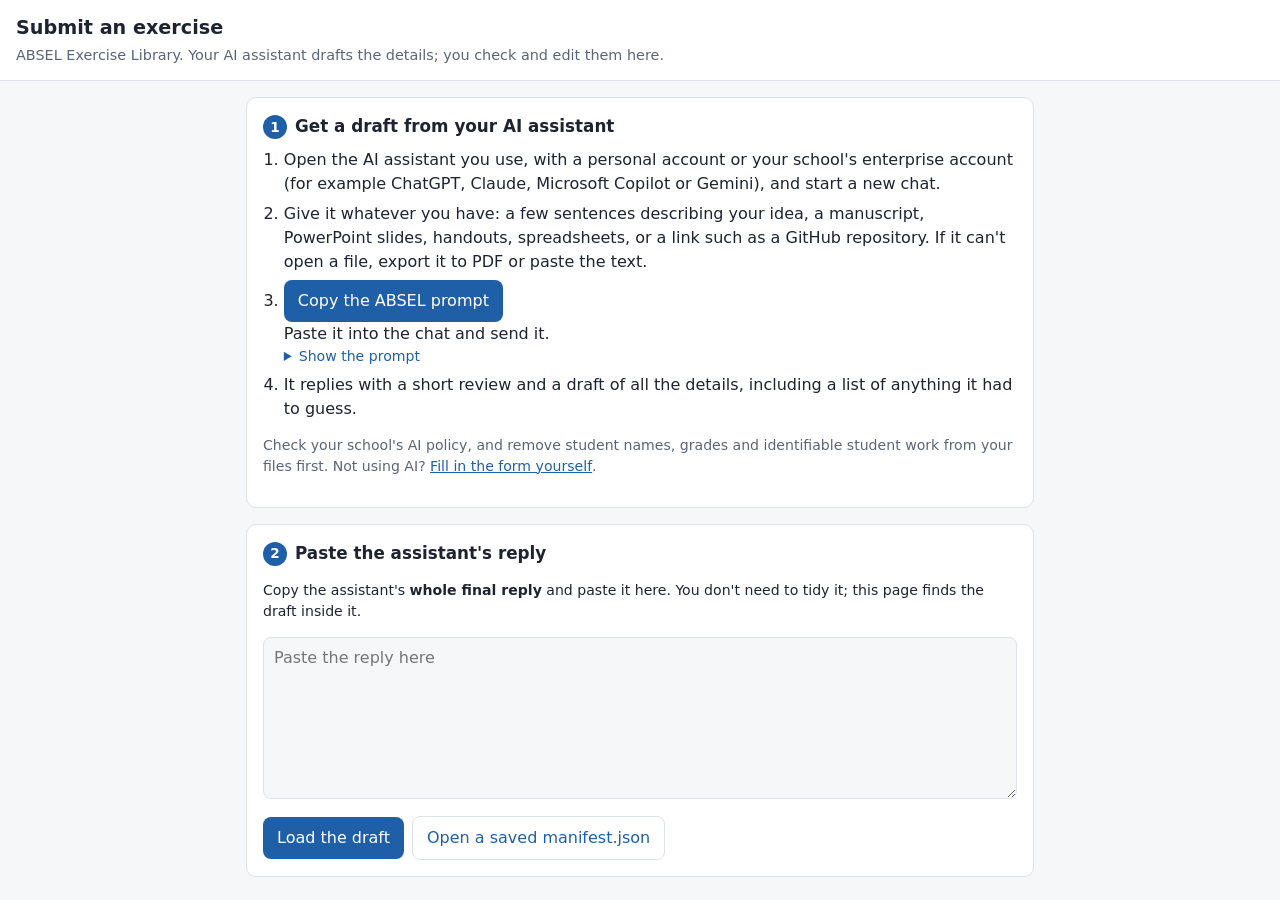
==== commit f7710314: "Nothing required: the AI decides, the author checks its guesses - Schema: only the title is required" ====
--- a/wp-plugin/absel-ai-library/assets/submit.html
+++ b/wp-plugin/absel-ai-library/assets/submit.html
@@ -108,6 +108,14 @@
   ul.mine li { display: flex; justify-content: space-between; align-items: center; gap: 12px; flex-wrap: wrap; padding: 10px 0; border-top: 1px solid var(--line); }
   ul.mine li:first-child { border-top: 0; }
   .badge.wait { background: var(--chip); color: var(--muted); }
+  ul.assume-list { list-style: none; margin: 10px 0 0; padding: 0; }
+  li.assume { display: flex; gap: 12px; justify-content: space-between; align-items: flex-start; flex-wrap: wrap; padding: 10px 12px; margin-top: 8px; border: 1px solid var(--line); border-left: 4px solid var(--warn); border-radius: 8px; background: var(--bg); }
+  li.assume.done { border-left-color: var(--good); }
+  .assume-main { flex: 1 1 260px; min-width: 0; }
+  .assume-val { margin: 2px 0; overflow-wrap: anywhere; }
+  .assume-act { display: flex; gap: 6px; align-items: center; flex-wrap: wrap; }
+  .assume-act button:not(.link) { padding: 6px 12px; }
+  .ai-note > div + div { margin-top: 4px; }
   .editor-note { margin-top: 4px; font-size: .88rem; background: var(--warn-bg); color: var(--warn); border-radius: 6px; padding: 6px 10px; white-space: pre-wrap; }
   [hidden] { display: none !important; }
 </style>
@@ -127,10 +135,10 @@
       <h2><span class="num">1</span> Get a draft from your AI assistant</h2>
       <ol class="steps">
         <li>Open the AI assistant you use, with a personal account or your school's enterprise account (for example ChatGPT, Claude, Microsoft Copilot or Gemini), and start a new chat.</li>
-        <li>Attach your exercise files: instructor guide, handouts, slides, spreadsheets. If it can't open a file, export it to PDF or paste the text.</li>
+        <li>Give it whatever you have: a few sentences describing your idea, a manuscript, PowerPoint slides, handouts, spreadsheets, or a link such as a GitHub repository. If it can't open a file, export it to PDF or paste the text.</li>
         <li><button type="button" data-action="copy-prompt">Copy the ABSEL prompt</button> <span id="copy-status" class="small muted" role="status"></span><br>Paste it into the chat and send it.
           <details><summary class="small">Show the prompt</summary><pre class="prompt" id="prompt-view"></pre></details></li>
-        <li>Answer the assistant's questions. It then gives you a review of your files and a draft of the details.</li>
+        <li>It replies with a short review and a draft of all the details, including a list of anything it had to guess.</li>
       </ol>
       <p class="small muted">Check your school's AI policy, and remove student names, grades and identifiable student work from your files first. Not using AI? <button type="button" class="link" data-action="blank">Fill in the form yourself</button>.</p>
     </section>
@@ -150,12 +158,13 @@
       <div class="card" id="ai-review" hidden>
         <details>
           <summary><strong>Your assistant's review of your files</strong></summary>
-          <p class="small muted">Fix anything it lists under "Must fix" in your files before submitting.</p>
+          <p class="small muted">If it lists problems to fix (such as student names in a file), fix them in your files before attaching them.</p>
           <pre class="review" id="ai-review-text"></pre>
         </details>
       </div>
-      <h2 style="margin:8px 0 0"><span class="num">3</span> Check and edit</h2>
-      <p class="small muted" style="margin:0">Your changes are saved in this browser as you go.</p>
+      <h2 style="margin:8px 0 0"><span class="num">3</span> Check the guesses, then submit</h2>
+      <p class="small muted" style="margin:0">Every field below is optional. Your changes are saved in this browser as you go.</p>
+      <section class="card" id="sec-assume"></section>
       <section class="card" id="sec-basics"></section>
       <section class="card" id="sec-authors"></section>
       <section class="card" id="sec-classify"></section>
@@ -173,46 +182,43 @@
   "$schema": "https://json-schema.org/draft/2020-12/schema",
   "$id": "https://absel.org/schema/exercise/1.0/manifest.schema.json",
   "title": "ABSEL Exercise Library manifest",
-  "description": "Indexing information for one exercise. Saved as manifest.json in the exercise's folder. Field rules and definitions of every allowed value are in schema/INDEXING-RULES.md.",
+  "description": "Indexing information for one exercise, from an idea to a finished simulation. Saved as manifest.json in the exercise's folder. Only the title is required; everything else is filled in when known. Field rules and definitions of every allowed value are in schema/INDEXING-RULES.md.",
   "type": "object",
   "additionalProperties": false,
-  "required": [
-    "schema_version", "title", "slug", "summary", "authors",
-    "exercise_types", "disciplines", "topics", "learning_objectives",
-    "levels", "delivery_modes", "duration", "class_size", "materials",
-    "rights", "license", "version", "author_confirmed"
-  ],
+  "required": ["schema_version", "title"],
   "properties": {
     "schema_version": { "const": "1.0" },
 
-    "title": { "type": "string", "minLength": 5, "maxLength": 120 },
+    "title": { "type": "string", "minLength": 1, "maxLength": 120 },
     "slug": {
       "type": "string",
       "pattern": "^[a-z0-9]+(-[a-z0-9]+)*$",
       "maxLength": 60,
-      "description": "Folder name and URL. Lowercase words joined by hyphens."
+      "description": "Folder name and URL. Lowercase words joined by hyphens. Made from the title if missing."
+    },
+    "stage": {
+      "enum": ["idea", "in-development", "ready-to-use", "classroom-tested"],
+      "description": "How far along the exercise is."
     },
     "summary": {
-      "type": "string",
-      "minLength": 300,
+      "type": ["string", "null"],
       "maxLength": 1400,
-      "description": "60-180 words for an instructor deciding whether to use the exercise. Shown publicly in the catalog."
+      "description": "Ideally 60-180 words for an instructor deciding whether to use the exercise. Shown publicly in the catalog."
     },
     "description": {
       "type": ["string", "null"],
       "maxLength": 6000,
-      "description": "Optional longer overview for members. Never include confidential information such as answer keys."
+      "description": "Longer overview for members. Never include confidential information such as answer keys."
     },
 
     "authors": {
       "type": "array",
-      "minItems": 1,
       "items": {
         "type": "object",
         "additionalProperties": false,
         "required": ["name"],
         "properties": {
-          "name": { "type": "string", "minLength": 2 },
+          "name": { "type": "string", "minLength": 1 },
           "affiliation": { "type": ["string", "null"] },
           "email": { "type": ["string", "null"], "format": "email", "description": "Private: used by editors, never displayed." },
           "orcid": { "type": ["string", "null"], "pattern": "^\\d{4}-\\d{4}-\\d{4}-\\d{3}[\\dX]$" },
@@ -222,14 +228,14 @@
     },
 
     "exercise_types": {
-      "type": "array", "minItems": 1, "maxItems": 3, "uniqueItems": true,
+      "type": "array", "maxItems": 3, "uniqueItems": true,
       "items": { "enum": [
         "simulation", "role-play", "game", "case-discussion", "structured-exercise",
         "team-project", "field-assignment", "reflection-or-debrief-tool", "assessment-instrument"
       ] }
     },
     "disciplines": {
-      "type": "array", "minItems": 1, "maxItems": 3, "uniqueItems": true,
+      "type": "array", "maxItems": 3, "uniqueItems": true,
       "description": "First item is the primary discipline.",
       "items": { "enum": [
         "accounting", "business-analytics", "business-communication", "business-ethics",
@@ -243,16 +249,16 @@
     "courses": {
       "type": "array", "maxItems": 5, "uniqueItems": true,
       "description": "Typical course titles, free text, e.g. \"Principles of Marketing\".",
-      "items": { "type": "string", "minLength": 3, "maxLength": 80 }
+      "items": { "type": "string", "minLength": 1, "maxLength": 80 }
     },
     "topics": {
-      "type": "array", "minItems": 3, "maxItems": 12, "uniqueItems": true,
+      "type": "array", "maxItems": 12, "uniqueItems": true,
       "description": "Search keywords: concepts an instructor would type.",
       "items": { "type": "string", "pattern": "^[a-z0-9][a-z0-9 &'/-]*$", "maxLength": 40 }
     },
     "learning_objectives": {
-      "type": "array", "minItems": 2, "maxItems": 8,
-      "items": { "type": "string", "minLength": 15, "maxLength": 300 }
+      "type": "array", "maxItems": 8,
+      "items": { "type": "string", "minLength": 1, "maxLength": 300 }
     },
     "skills": {
       "type": "array", "maxItems": 5, "uniqueItems": true,
@@ -266,20 +272,19 @@
     },
 
     "levels": {
-      "type": "array", "minItems": 1, "uniqueItems": true,
+      "type": "array", "uniqueItems": true,
       "items": { "enum": [
         "undergraduate-introductory", "undergraduate-advanced", "graduate",
         "executive-education", "doctoral"
       ] }
     },
     "delivery_modes": {
-      "type": "array", "minItems": 1, "uniqueItems": true,
+      "type": "array", "uniqueItems": true,
       "items": { "enum": ["in-person", "online-synchronous", "online-asynchronous", "hybrid"] }
     },
     "duration": {
       "type": "object",
       "additionalProperties": false,
-      "required": ["in_class_minutes", "sessions"],
       "properties": {
         "in_class_minutes": { "$ref": "#/$defs/range", "description": "Total class time across all sessions, including debrief. 0 if none." },
         "sessions": { "type": "integer", "minimum": 1 },
@@ -290,7 +295,7 @@
     "group_size": { "$ref": "#/$defs/range", "description": "Students per team. 1-1 means individual work." },
     "prep_time_minutes": { "type": ["integer", "null"], "minimum": 0, "description": "Instructor preparation the first time." },
     "technology": {
-      "type": "array", "minItems": 1, "uniqueItems": true,
+      "type": "array", "uniqueItems": true,
       "items": { "enum": [
         "none", "projector", "student-devices", "internet", "lms",
         "spreadsheet-software", "specialized-software"
@@ -301,7 +306,6 @@
     "ai_involvement": {
       "type": "object",
       "additionalProperties": false,
-      "required": ["topic_is_ai", "students_use_ai"],
       "properties": {
         "topic_is_ai": { "type": "boolean", "description": "The exercise teaches about AI." },
         "students_use_ai": { "enum": ["none", "optional", "required"] },
@@ -311,11 +315,10 @@
 
     "materials": {
       "type": "array",
-      "minItems": 1,
       "items": {
         "type": "object",
         "additionalProperties": false,
-        "required": ["title", "role", "audience"],
+        "required": ["title"],
         "anyOf": [{ "required": ["file"] }, { "required": ["url"] }],
         "properties": {
           "file": {
@@ -323,13 +326,13 @@
             "pattern": "^(?![_.])(?!.*\\.\\.)(?!.*/[_.])[A-Za-z0-9._ /-]+$",
             "description": "File name within the exercise folder. No leading _ or ."
           },
-          "url": { "type": "string", "format": "uri", "pattern": "^https://" },
-          "title": { "type": "string", "minLength": 3, "maxLength": 120 },
+          "url": { "type": "string", "format": "uri", "pattern": "^https?://", "description": "For anything hosted elsewhere, such as a GitHub repository or a video." },
+          "title": { "type": "string", "minLength": 1, "maxLength": 120 },
           "role": { "enum": [
             "instructor-guide", "teaching-notes", "answer-key", "debrief-guide",
             "student-instructions", "role-brief", "case-text", "reading", "slides",
-            "simulation", "data-file", "template-or-worksheet", "rubric", "assessment",
-            "video", "other"
+            "simulation", "code-repository", "data-file", "template-or-worksheet", "rubric",
+            "assessment", "video", "manuscript", "other"
           ] },
           "audience": { "enum": ["instructor-only", "student-facing"] },
           "notes": { "type": ["string", "null"], "maxLength": 300 }
@@ -342,9 +345,8 @@
     "classroom_testing": {
       "type": "object",
       "additionalProperties": false,
-      "required": ["times_used"],
       "properties": {
-        "times_used": { "type": "integer", "minimum": 0 },
+        "times_used": { "type": ["integer", "null"], "minimum": 0 },
         "contexts": { "type": ["string", "null"], "maxLength": 500, "description": "Courses, levels and class sizes it was used with." }
       }
     },
@@ -356,7 +358,7 @@
         "additionalProperties": false,
         "required": ["citation"],
         "properties": {
-          "citation": { "type": "string", "minLength": 10 },
+          "citation": { "type": "string", "minLength": 1 },
           "doi": { "type": ["string", "null"], "pattern": "^10\\.\\d{4,9}/\\S+$" },
           "url": { "type": ["string", "null"], "format": "uri" }
         }
@@ -366,24 +368,23 @@
     "rights": {
       "type": "object",
       "additionalProperties": false,
-      "required": ["author_owns_or_has_permission", "third_party_materials", "contains_identifiable_student_information"],
       "properties": {
-        "author_owns_or_has_permission": { "type": "boolean" },
+        "author_owns_or_has_permission": { "type": "boolean", "description": "Set when the author submits: submitting confirms they can share the materials." },
         "third_party_materials": {
           "type": "array",
           "items": {
             "type": "object",
             "additionalProperties": false,
-            "required": ["description", "status"],
+            "required": ["description"],
             "properties": {
-              "description": { "type": "string", "minLength": 5 },
+              "description": { "type": "string", "minLength": 1 },
               "status": { "enum": ["permission-obtained", "openly-licensed", "public-domain", "needs-review"] }
             }
           }
         },
         "contains_identifiable_student_information": {
-          "const": false,
-          "description": "Must be false. Remove student names, grades and identifiable work before submitting."
+          "type": "boolean",
+          "description": "True if the materials appear to contain student names, grades or identifiable work. Editors must have it removed before publication."
         }
       }
     },
@@ -391,8 +392,22 @@
     "version": { "type": "string", "pattern": "^\\d+\\.\\d+(\\.\\d+)?$" },
     "version_notes": { "type": ["string", "null"], "maxLength": 1000 },
 
+    "assumptions": {
+      "type": "array",
+      "description": "Values the drafting assistant inferred rather than found stated, for the author to confirm or correct.",
+      "items": {
+        "type": "object",
+        "additionalProperties": false,
+        "required": ["field", "basis"],
+        "properties": {
+          "field": { "type": "string", "minLength": 1, "maxLength": 80, "description": "The manifest field, e.g. \"levels\" or \"duration.in_class_minutes\"." },
+          "basis": { "type": "string", "minLength": 1, "maxLength": 300, "description": "Why the assistant chose this value." },
+          "confirmed": { "type": "boolean", "default": false, "description": "Set by the submission form when the author confirms or corrects the value." }
+        }
+      }
+    },
     "generated_with": { "type": ["string", "null"], "maxLength": 80, "description": "AI tool that drafted this manifest, if any." },
-    "author_confirmed": { "type": "boolean", "description": "Set to true only by the submission form after the author reviews every field." }
+    "author_confirmed": { "type": "boolean", "description": "Set when the author submits after confirming every assumption." }
   },
 
   "$defs": {
@@ -409,67 +424,55 @@
 }
 </script>
 <script type="text/plain" id="absel-prompt">
-You are helping a university business instructor prepare an experiential exercise for the ABSEL Exercise Library, a members-only collection of simulations, role-plays and other experiential exercises for business courses. The instructor has attached the exercise's files (or pasted their text). Your job is to index the exercise accurately and check the package. You are not rewriting the exercise.
-
-Work in three steps.
-
-STEP 1: READ AND INVENTORY
-Read every file. If you can't open a file, say so and ask me to paste its text or export it to PDF. Don't guess at its contents.
-
-STEP 2: ASK ME QUESTIONS, THEN WAIT
-Ask me, in one numbered list, about everything you need that the materials don't clearly state. Keep it to 12 questions or fewer, and group related items. Always ask about the following unless the materials answer it:
-- author names, affiliations, emails and ORCID iDs, and who is the contact author;
-- how many times I've used the exercise with real students, and in which courses, levels and class sizes;
-- any evidence it works (student feedback, assessment results, publications);
-- prior publications of the exercise, such as ABSEL Developments proceedings;
-- whether anything in the materials was created by someone else (published cases, publisher slides, images, articles, software) and whether I have permission;
-- which license I want (list the four options below);
-- anything about class size, timing, prep time or technology that the materials leave unclear.
-Then stop and wait for my answers. Do not produce Step 3 until I reply.
-
-STEP 3: PRODUCE TWO THINGS
-
-Part A: Submission review (plain text, not JSON)
-1. Files: a table with each file's exact name, a short title, its role and its audience, using the allowed values below.
-2. Missing: anything a complete package should have but doesn't. A complete package has an instructor guide covering learning objectives, timing, setup, how to run it and debrief questions, plus everything students need.
-3. Must fix before submitting:
-   - any student names, grades or identifiable student work;
-   - third-party material without clear permission;
-   - answers, solutions or hidden information inside a file meant for students;
-   - inconsistencies between files (for example, different timings or numbers in the guide and the handout).
-   Quote or locate each problem precisely. If there are none, say so.
-4. Suggestions (optional, at most 5): improvements that would make the exercise easier for another instructor to adopt.
-5. Still needed: any manifest field you left null because neither the materials nor I provided it.
+You are helping a university business instructor submit an experiential exercise to the ABSEL Exercise Library, a members-only collection of experiential exercises and simulations for business courses. The library accepts anything from an idea to a finished simulation ready for students, including simulations hosted on GitHub.
+
+The instructor has given you whatever they have: possibly just a short description, possibly a full manuscript, possibly many files such as instructor notes, PowerPoint slides (read the slide text and the speaker notes), handouts, spreadsheets, or links. Your job is to describe the exercise for the library's catalog, accurately and completely, from that material alone.
+
+HOW TO WORK
+- Do not ask the instructor questions. Work from what you have, in a single reply.
+- Fill in every field the material supports. Leave out any field it doesn't support; the library accepts incomplete entries.
+- Every value you include is either STATED (said outright in the material) or ASSUMED (your inference). For every assumed value, add an entry to "assumptions" giving the field and a short reason, for example {"field": "levels", "basis": "Slides 3 and 14 refer to MBA students"}. The instructor will confirm or correct each one, so list every inference, and only inferences.
+- Never invent facts that nothing in the material supports, such as how many times it has been used, evidence of effectiveness, publications, or author details.
+- If you can't open a file or a link, say so in your review and list it in materials anyway, using its name or address. Don't guess its contents.
+- Keep confidential content out of the title, summary, description and topics: answer keys, hidden parameters, the "twist", what the other side really wants. These are shown to more people than the instructor materials.
+
+YOUR REPLY HAS TWO PARTS
+
+Part A: Review (plain text, short)
+1. What this is: one or two sentences, and its stage with your reason.
+2. Files: each file or link you received, with its role and audience, and any you couldn't open.
+3. Assumptions: a plain-language list of what you inferred and why.
+4. Problems to fix before sharing, if any: student names, grades or identifiable student work; material that appears to be someone else's (published cases, publisher slides, images) without clear permission; answers inside files meant for students. Say exactly where each one is.
+5. Suggestions (optional, at most 3): what would most help another instructor use it.
 
 Part B: manifest.json
-One JSON code block that follows the format and rules below exactly.
-
-RULES FOR THE MANIFEST
-- Never invent facts. Use only what the materials or I state. If an optional value is unknown, use null or leave the field out. If a required value is unknown, use null and list it under "Still needed".
-- For list fields with allowed values, use only the values listed below, spelled exactly (lowercase, hyphenated). Never make up a new value. If nothing fits well, choose the closest and mention it in the review.
-- Keep everything confidential out of the title, summary, description and topics: answer keys, hidden parameters, the "twist", what the other side really wants. These fields are shown to more people than the instructor guide.
-- title: 5-120 characters, descriptive (not just a product name).
-- slug: lowercase words joined by hyphens, at most 60 characters, based on the title.
-- summary: 60-180 words, in the third person, for an instructor deciding whether to use the exercise. Say what students do, what they learn and what it takes to run. No marketing language.
-- description: optional longer overview for members (structure, variations), or null.
-- learning_objectives: 2-8 items. Each completes "Students will be able to..." but leaves those words out, and starts with an assessable verb (explain, apply, calculate, compare, evaluate, design, negotiate, justify). Never use understand, learn, appreciate or be exposed to. Base them on the materials' own objectives where they exist.
-- topics: 3-12 lowercase search keywords for the concepts taught, in the terms an instructor would search for (textbook names of concepts, e.g. "escalation of commitment", "bullwhip effect"). Don't repeat discipline names. Spell out abbreviations unless the abbreviation is the common search term.
+One JSON code block, following the rules and format below, as the last thing in your reply.
+
+FIELD RULES
+- schema_version: always "1.0".
+- title: the material's own title. If it has none, write a short descriptive title and list it as an assumption.
+- slug: lowercase words joined by hyphens, at most 60 characters, made from the title.
+- stage: idea (a concept or outline; nothing another instructor could run yet), in-development (some materials exist, but another instructor couldn't run it from them alone), ready-to-use (everything needed to run it exists: instructor guidance plus whatever students need), or classroom-tested (ready-to-use, and the material says it has been run with students). Stage is usually an assumption.
+- summary: 60-180 words in the third person, for an instructor deciding whether to use it: what students do, what they learn, what it takes to run. For an idea, describe the idea. No marketing language.
+- description: optional longer overview (structure, variations), or leave it out.
+- authors: only people named in the material as authors, with affiliation, email and ORCID iD only if given. Leave the list out if none are named.
+- learning_objectives: up to 8. Use the material's own objectives where they exist. Otherwise write them yourself and list "learning_objectives" as an assumption. Each completes "Students will be able to..." but leaves those words out, and starts with an assessable verb (explain, apply, calculate, compare, evaluate, design, negotiate, justify), never understand, learn or appreciate.
+- topics: up to 12 lowercase search keywords for the concepts taught, in the words an instructor would search for (textbook names of concepts, e.g. "escalation of commitment", "bullwhip effect"). Don't repeat discipline names.
 - courses: up to 5 typical course titles in plain words.
-- disciplines: 1-3, primary first. Tag where it's taught, not every field it touches.
-- exercise_types: 1-3, most important first.
-- skills: up to 5, only skills students actually practice.
-- levels and delivery_modes: only those the exercise was designed for or used with, not ones it could in theory be adapted to.
-- duration.in_class_minutes: total class time across all sessions, including the debrief, as {"min": n, "max": n}. Use 0 for a fully out-of-class exercise.
-- class_size and group_size: {"min": n, "max": n}. Use "max": null for no upper limit. Use {"min": 1, "max": 1} for individual work.
-- materials: one entry per file, using the exact file name as given. instructor-guide, teaching-notes and answer-key are always instructor-only. Use "url" instead of "file" for something hosted elsewhere.
-- rights.contains_identifiable_student_information must be false. If the files contain student information, set it to false anyway, and put removing it at the top of "Must fix before submitting".
-- version: "1.0" unless I say otherwise.
+- disciplines: up to 3, primary first. Tag where it's taught, not every field it touches.
+- exercise_types: up to 3, most important first. skills: up to 5, only skills students actually practice.
+- levels and delivery_modes: only those the material supports.
+- duration.in_class_minutes: total class time across all sessions, including the debrief, as {"min": n, "max": n}; use the same number twice for a single estimate. class_size and group_size: {"min": n, "max": n}; "max": null means no upper limit; {"min": 1, "max": 1} for individual work.
+- materials: one entry per file or link you received, using the exact file name ("file") or full address ("url"). instructor-guide, teaching-notes and answer-key are always instructor-only. A GitHub repository is "code-repository" (or "simulation" if the link opens a playable simulation).
+- rights.third_party_materials: anything that appears to be someone else's work; status needs-review unless the material states permission or a license. rights.contains_identifiable_student_information: true only if you saw student names, grades or identifiable work.
+- license: include only if the material states one of the four options below.
 - generated_with: the name of your AI product and model.
-- author_confirmed: always false. The instructor confirms on the submission form.
-- schema_version: always "1.0".
+- Use only the allowed values below, spelled exactly (lowercase, hyphenated). If nothing fits, choose the closest and list it as an assumption.
 - Output valid JSON only inside the code block: double quotes, no comments, no trailing commas.
 
 ALLOWED VALUES
+
+stage: idea, in-development, ready-to-use, classroom-tested
 
 exercise_types:
 - simulation: students make decisions in a model that responds to them
@@ -496,83 +499,57 @@
 
 ai_involvement.students_use_ai: none, optional, required
 
-materials role:
-- instructor-guide: main guide (always instructor-only)
-- teaching-notes: supplementary notes, variations, tips (always instructor-only)
-- answer-key: solutions, scoring keys, hidden parameters (always instructor-only)
-- debrief-guide: debrief questions and discussion plan
-- student-instructions: instructions for all students
-- role-brief: confidential instructions for one role
-- case-text: case or scenario text
-- reading: background reading
-- slides
-- simulation: the simulation itself, such as an HTML file
-- data-file
-- template-or-worksheet: forms students fill in
-- rubric
-- assessment: quiz, test or survey
-- video
-- other: explain in notes
+materials role: instructor-guide, teaching-notes, answer-key, debrief-guide, student-instructions, role-brief, case-text, reading, slides, simulation, code-repository, data-file, template-or-worksheet, rubric, assessment, video, manuscript (a paper or write-up describing the exercise), other
 
 materials audience: instructor-only, student-facing
 
-rights.third_party_materials status: permission-obtained, openly-licensed, public-domain, needs-review (use needs-review whenever permission is unclear)
-
-license:
-- absel-member-use: members may use and adapt it in their own courses, no redistribution (default)
-- cc-by-nc-4.0: anyone may share and adapt it non-commercially, with credit
-- cc-by-nc-sa-4.0: as above, and adaptations must use the same license
-- cc-by-4.0: anyone may share and adapt it for any purpose, with credit
+rights.third_party_materials status: permission-obtained, openly-licensed, public-domain, needs-review
+
+license: absel-member-use (members may use and adapt it in their own courses, no redistribution), cc-by-nc-4.0, cc-by-nc-sa-4.0, cc-by-4.0
 
 MANIFEST FORMAT
-Fill in this structure. Optional fields are marked; keep them (with null or an empty list) if unknown.
+Include only the fields you can fill. This shows every field and its shape:
 
 {
   "schema_version": "1.0",
   "title": "",
   "slug": "",
+  "stage": "",
   "summary": "",
-  "description": null,                       // optional
-  "authors": [
-    { "name": "", "affiliation": "", "email": "", "orcid": null, "corresponding": true }
-  ],
+  "description": "",
+  "authors": [ { "name": "", "affiliation": "", "email": "", "orcid": "", "corresponding": true } ],
   "exercise_types": [],
   "disciplines": [],
-  "courses": [],                             // optional
+  "courses": [],
   "topics": [],
   "learning_objectives": [],
-  "skills": [],                              // optional
+  "skills": [],
   "levels": [],
   "delivery_modes": [],
-  "duration": { "in_class_minutes": { "min": 0, "max": 0 }, "sessions": 1, "out_of_class_hours": null },
+  "duration": { "in_class_minutes": { "min": 0, "max": 0 }, "sessions": 1, "out_of_class_hours": 0 },
   "class_size": { "min": 0, "max": null },
-  "group_size": { "min": 1, "max": 1 },      // optional
-  "prep_time_minutes": null,                 // optional
+  "group_size": { "min": 1, "max": 1 },
+  "prep_time_minutes": 0,
   "technology": [],
-  "technology_notes": null,                  // optional
-  "cost_to_students": "free",                // optional
-  "ai_involvement": { "topic_is_ai": false, "students_use_ai": "none", "notes": null },   // optional
-  "materials": [
-    { "file": "", "title": "", "role": "", "audience": "", "notes": null }
-  ],
-  "classroom_testing": { "times_used": 0, "contexts": null },   // optional
-  "evidence_of_effectiveness": null,         // optional
-  "prior_publications": [],                  // optional; items: { "citation": "", "doi": null, "url": null }
-  "rights": {
-    "author_owns_or_has_permission": true,
-    "third_party_materials": [],             // items: { "description": "", "status": "" }
-    "contains_identifiable_student_information": false
-  },
-  "license": "absel-member-use",
+  "technology_notes": "",
+  "cost_to_students": "",
+  "ai_involvement": { "topic_is_ai": false, "students_use_ai": "none", "notes": "" },
+  "materials": [ { "file": "", "url": "", "title": "", "role": "", "audience": "", "notes": "" } ],
+  "classroom_testing": { "times_used": 0, "contexts": "" },
+  "evidence_of_effectiveness": "",
+  "prior_publications": [ { "citation": "", "doi": "", "url": "" } ],
+  "rights": { "author_owns_or_has_permission": true, "third_party_materials": [ { "description": "", "status": "" } ], "contains_identifiable_student_information": false },
+  "license": "",
   "version": "1.0",
-  "version_notes": null,                     // optional
+  "version_notes": "",
+  "assumptions": [ { "field": "", "basis": "" } ],
   "generated_with": "",
   "author_confirmed": false
 }
 
-(The // notes above are for you. Leave them out of your output.)
-
-Begin with Step 1 now.
+(Each material has either "file" or "url", not both. Leave out rights.author_owns_or_has_permission and author_confirmed; the library sets them.)
+
+Begin now.
 </script>
 <script>
 (() => {
@@ -583,6 +560,7 @@
   const P = SCHEMA.properties;
   const MAT = P.materials.items.properties;
   const ENUM = {
+    stage: P.stage.enum,
     exercise_types: P.exercise_types.items.enum, disciplines: P.disciplines.items.enum,
     skills: P.skills.items.enum, levels: P.levels.items.enum, delivery_modes: P.delivery_modes.items.enum,
     technology: P.technology.items.enum, cost_to_students: P.cost_to_students.enum,
@@ -590,8 +568,9 @@
     role: MAT.role.enum, audience: MAT.audience.enum,
     status: P.rights.properties.third_party_materials.items.properties.status.enum, license: P.license.enum,
   };
+  const ENUM_VALUES = new Set(Object.values(ENUM).flat());
   const LOCKED_ROLES = P.materials.items.if.properties.role.enum;
-  const STORE_KEY = 'absel-submit-draft-v1';
+  const STORE_KEY = 'absel-submit-draft-v2';
   const BIG_FILE = 100 * 1024 * 1024;
   // Set by the WordPress plugin when it serves this page; absent when the file is opened on its own.
   const WP = window.ABSEL_SUBMIT || null;
@@ -607,9 +586,16 @@
     'permission-obtained': 'I have permission', 'openly-licensed': 'Openly licensed (e.g. Creative Commons)',
     'public-domain': 'Public domain', 'needs-review': 'Not sure',
     'absel-member-use': 'ABSEL members only', 'cc-by-nc-4.0': 'CC BY-NC 4.0', 'cc-by-nc-sa-4.0': 'CC BY-NC-SA 4.0', 'cc-by-4.0': 'CC BY 4.0',
-    'none': 'None', 'role-play': 'Role-play',
+    'none': 'None', 'role-play': 'Role-play', 'code-repository': 'Code repository (e.g. GitHub)',
+    'idea': 'Idea', 'in-development': 'In development', 'ready-to-use': 'Ready to use', 'classroom-tested': 'Classroom-tested',
   };
   const HINTS = {
+    stage: {
+      'idea': 'A concept, description or outline. Nothing another instructor could run yet.',
+      'in-development': "Some materials exist, but another instructor couldn't run it from them alone yet.",
+      'ready-to-use': 'Everything needed to run it exists: instructor guidance plus whatever students need.',
+      'classroom-tested': 'Ready to use, and you have run it with students.',
+    },
     exercise_types: {
       'simulation': 'Students make decisions in a model that responds to them.',
       'role-play': 'Students act out roles with confidential briefs.',
@@ -641,8 +627,23 @@
     'cc-by-nc': 'cc-by-nc-4.0', 'cc-by-nc-sa': 'cc-by-nc-sa-4.0', 'cc-by': 'cc-by-4.0',
   };
   const WEAK_VERBS = /^(understand|learn|know|appreciate|be (exposed|aware|familiar)|gain|become aware)\b/i;
+  // Friendly names for manifest fields, used when listing the assistant's assumptions.
+  const FIELD_LABELS = {
+    title: 'Title', slug: 'Web address', stage: 'Stage', summary: 'Summary', description: 'Description', authors: 'Authors',
+    exercise_types: 'Type of exercise', disciplines: 'Disciplines', courses: 'Typical courses', topics: 'Topics',
+    learning_objectives: 'Learning objectives', skills: 'Skills', levels: 'Levels', delivery_modes: 'Delivery',
+    duration: 'Class time', 'duration.in_class_minutes': 'Class time (minutes)', 'duration.sessions': 'Class sessions',
+    'duration.out_of_class_hours': 'Student hours outside class', class_size: 'Class size', group_size: 'Team size',
+    prep_time_minutes: 'Instructor prep (minutes)', technology: 'Technology', technology_notes: 'Technology notes',
+    cost_to_students: 'Cost to students', ai_involvement: 'AI', 'ai_involvement.topic_is_ai': 'Teaches about AI',
+    'ai_involvement.students_use_ai': 'Students use AI tools', materials: 'Files', classroom_testing: 'Classroom testing',
+    'classroom_testing.times_used': 'Times used with students', evidence_of_effectiveness: 'Evidence it works',
+    'rights.third_party_materials': 'Material created by someone else',
+    'rights.contains_identifiable_student_information': 'Student information', license: 'License', version: 'Version',
+  };
   const SECTIONS = [
-    ['basics', 'Basics', ['title', 'slug', 'summary', 'description', 'version', 'version_notes']],
+    ['assume', 'Your check', ['assumptions']],
+    ['basics', 'Basics', ['title', 'slug', 'stage', 'summary', 'description', 'version', 'version_notes']],
     ['authors', 'Authors', ['authors']],
     ['classify', 'What it teaches', ['exercise_types', 'disciplines', 'topics', 'learning_objectives', 'courses', 'skills']],
     ['logistics', 'Running it', ['levels', 'delivery_modes', 'duration', 'class_size', 'group_size', 'prep_time_minutes', 'technology', 'technology_notes', 'cost_to_students', 'ai_involvement']],
@@ -683,17 +684,18 @@
   function blank() {
     const me = WP && WP.contact ? WP.contact : { name: '', email: '' };
     return {
-      title: '', slug: '', summary: '', description: '',
+      title: '', slug: '', stage: '', summary: '', description: '',
       authors: [{ name: me.name || '', affiliation: '', email: me.email || '', orcid: '', corresponding: true }],
-      exercise_types: [], disciplines: [], courses: [], topics: [], learning_objectives: ['', ''], skills: [],
+      exercise_types: [], disciplines: [], courses: [], topics: [], learning_objectives: [], skills: [],
       levels: [], delivery_modes: [],
-      duration: { in_class_minutes: { min: '', max: '' }, sessions: '1', out_of_class_hours: '' },
-      class_size: { min: '', max: '', nolimit: false }, group_size: { min: '', max: '' }, prep_time_minutes: '',
+      duration: { in_class_minutes: { min: '', max: '' }, sessions: '', out_of_class_hours: '' },
+      class_size: { min: '', max: '' }, group_size: { min: '', max: '' }, prep_time_minutes: '',
       technology: [], technology_notes: '', cost_to_students: '',
-      ai_involvement: { topic_is_ai: false, students_use_ai: 'none', notes: '' },
+      ai_involvement: { topic_is_ai: false, students_use_ai: '', notes: '' },
       materials: [], classroom_testing: { times_used: '', contexts: '' }, evidence_of_effectiveness: '', prior_publications: [],
-      rights: { owns: false, third_party_materials: [], no_student_info: false },
-      license: 'absel-member-use', version: '1.0', version_notes: '', generated_with: '', author_confirmed: false,
+      rights: { third_party_materials: [], student_info: false },
+      license: 'absel-member-use', version: '1.0', version_notes: '', generated_with: '',
+      assumptions: [], // { field, basis, confirmed }
     };
   }
 
@@ -752,6 +754,7 @@
 
     s.title = str(raw.title);
     s.slug = str(raw.slug) || slugify(s.title);
+    s.stage = pick(raw.stage, ENUM.stage, 'stage');
     s.summary = str(raw.summary);
     s.description = str(raw.description);
     const authors = (Array.isArray(raw.authors) ? raw.authors : raw.authors ? [raw.authors] : []).map((a) => (typeof a === 'string'
@@ -776,17 +779,15 @@
     else if (icm != null) s.duration.in_class_minutes = { min: num(icm), max: num(icm) };
     s.duration.sessions = num(d.sessions) || '1';
     s.duration.out_of_class_hours = num(d.out_of_class_hours);
-    if (raw.class_size && typeof raw.class_size === 'object') {
-      s.class_size = { min: num(raw.class_size.min), max: num(raw.class_size.max), nolimit: 'max' in raw.class_size && raw.class_size.max === null };
-    }
+    if (raw.class_size && typeof raw.class_size === 'object') s.class_size = { min: num(raw.class_size.min), max: num(raw.class_size.max) };
     if (raw.group_size && typeof raw.group_size === 'object') s.group_size = { min: num(raw.group_size.min), max: num(raw.group_size.max) };
     s.prep_time_minutes = num(raw.prep_time_minutes);
     s.technology_notes = str(raw.technology_notes);
     s.cost_to_students = pick(raw.cost_to_students, ENUM.cost_to_students, 'cost_to_students');
     const ai = raw.ai_involvement || {};
-    s.ai_involvement = { topic_is_ai: bool(ai.topic_is_ai), students_use_ai: pick(ai.students_use_ai, ENUM.students_use_ai, 'ai_involvement.students_use_ai') || 'none', notes: str(ai.notes) };
-
-    s.materials = (Array.isArray(raw.materials) ? raw.materials : []).map((m, i) => {
+    s.ai_involvement = { topic_is_ai: bool(ai.topic_is_ai), students_use_ai: pick(ai.students_use_ai, ENUM.students_use_ai, 'ai_involvement.students_use_ai'), notes: str(ai.notes) };
+
+    s.materials = (Array.isArray(raw.materials) ? raw.materials : []).filter((m) => m && (typeof m === 'string' || m.file || m.url || m.title)).map((m, i) => {
       if (typeof m === 'string') m = { file: m };
       const role = pick(m.role, ENUM.role, `materials.${i}.role`);
       let audience = pick(m.audience, ENUM.audience, `materials.${i}.audience`);
@@ -804,59 +805,142 @@
       .filter((p) => p.citation || p.doi || p.url);
     const r = raw.rights || {};
     s.rights.third_party_materials = (Array.isArray(r.third_party_materials) ? r.third_party_materials : [])
+      .filter((t) => t && (typeof t === 'string' || t.description))
       .map((t, i) => (typeof t === 'string' ? { description: t, status: 'needs-review' }
         : { description: str(t.description), status: pick(t.status, ENUM.status, `rights.third_party_materials.${i}.status`) }));
-    // The two rights statements are left for the author to tick personally.
-    if ('license' in raw) s.license = pick(raw.license, ENUM.license, 'license');
+    s.rights.student_info = bool(r.contains_identifiable_student_information);
+    if (str(raw.license)) s.license = pick(raw.license, ENUM.license, 'license') || s.license;
     s.version = str(raw.version) || '1.0';
     s.version_notes = str(raw.version_notes);
     s.generated_with = str(raw.generated_with);
-    s.author_confirmed = false;
+    // Every assumption starts unconfirmed: confirming them is the author's one job.
+    s.assumptions = (Array.isArray(raw.assumptions) ? raw.assumptions : [])
+      .map((a) => (typeof a === 'string' ? { field: '', basis: a } : { field: str(a.field).replace(/^manifest\./, ''), basis: str(a.basis) }))
+      .filter((a) => a.field || a.basis)
+      .map((a) => ({ field: a.field, basis: a.basis, confirmed: false }));
     const ignored = Object.keys(raw).filter((k) => !(k in P));
     return { state: s, notes, ignored, slugGiven: !!str(raw.slug) };
   }
 
   // ---------- form state -> manifest ----------
+  // Only what's filled in goes into the manifest; nothing but the title is required.
   function toManifest(s) {
-    const opt = (v) => (v.trim() === '' ? null : v.trim());
+    const opt = (v) => (String(v).trim() === '' ? undefined : String(v).trim());
     const int = (v) => { v = String(v).trim(); return v === '' ? undefined : /^\d+$/.test(v) ? parseInt(v, 10) : v; };
-    const numb = (v) => { v = String(v).trim(); return v === '' ? null : /^\d+(\.\d+)?$/.test(v) ? parseFloat(v) : v; };
+    const numb = (v) => { v = String(v).trim(); return v === '' ? undefined : /^\d+(\.\d+)?$/.test(v) ? parseFloat(v) : v; };
     const clean = (o) => { Object.keys(o).forEach((k) => o[k] === undefined && delete o[k]); return o; };
-    const m = {
-      schema_version: '1.0', title: s.title.trim(), slug: s.slug.trim(), summary: s.summary.trim(), description: opt(s.description),
-      authors: s.authors.map((a) => ({ name: a.name.trim(), affiliation: opt(a.affiliation), email: opt(a.email), orcid: opt(a.orcid), corresponding: a.corresponding })),
-      exercise_types: s.exercise_types, disciplines: s.disciplines, courses: s.courses, topics: s.topics,
-      learning_objectives: s.learning_objectives.map((o) => o.trim()), skills: s.skills, levels: s.levels, delivery_modes: s.delivery_modes,
-      duration: clean({ in_class_minutes: clean({ min: int(s.duration.in_class_minutes.min), max: int(s.duration.in_class_minutes.max) }), sessions: int(s.duration.sessions), out_of_class_hours: numb(s.duration.out_of_class_hours) }),
-      class_size: clean({ min: int(s.class_size.min), max: s.class_size.nolimit ? null : int(s.class_size.max) }),
+    const empty = (v) => v === undefined || v === null || (Array.isArray(v) && !v.length) || (typeof v === 'object' && !Array.isArray(v) && !Object.keys(v).length);
+    const m = { schema_version: '1.0', title: s.title.trim() || 'Untitled exercise' };
+    const put = (key, value) => { if (!empty(value)) m[key] = value; };
+    // A range filled in on one side only: one number means "about this many" for time and teams,
+    // and "at least" for class size.
+    const range = (r, oneSidedMax) => {
+      const lo = int(r.min), hi = int(r.max);
+      if (lo === undefined && hi === undefined) return undefined;
+      if (lo === undefined) return { min: hi, max: hi };
+      return { min: lo, max: hi === undefined ? (oneSidedMax === 'open' ? null : lo) : hi };
     };
-    if (s.group_size.min.trim() || s.group_size.max.trim()) m.group_size = clean({ min: int(s.group_size.min), max: int(s.group_size.max) });
-    const prep = int(s.prep_time_minutes);
-    m.prep_time_minutes = prep === undefined ? null : prep;
-    m.technology = s.technology;
-    m.technology_notes = opt(s.technology_notes);
-    if (s.cost_to_students) m.cost_to_students = s.cost_to_students;
-    m.ai_involvement = { topic_is_ai: s.ai_involvement.topic_is_ai, students_use_ai: s.ai_involvement.students_use_ai, notes: opt(s.ai_involvement.notes) };
-    m.materials = s.materials.map((r) => {
+
+    put('slug', opt(s.slug) || slugify(m.title) || undefined);
+    put('stage', s.stage || undefined);
+    put('summary', opt(s.summary));
+    put('description', opt(s.description));
+    put('authors', s.authors.filter((a) => a.name.trim() || a.email.trim() || a.affiliation.trim())
+      .map((a) => clean({ name: a.name.trim(), affiliation: opt(a.affiliation), email: opt(a.email), orcid: opt(a.orcid), corresponding: a.corresponding })));
+    ['exercise_types', 'disciplines', 'courses', 'topics', 'skills', 'levels', 'delivery_modes', 'technology'].forEach((k) => put(k, s[k]));
+    put('learning_objectives', s.learning_objectives.map((o) => o.trim()).filter(Boolean));
+    put('duration', clean({ in_class_minutes: range(s.duration.in_class_minutes), sessions: int(s.duration.sessions), out_of_class_hours: numb(s.duration.out_of_class_hours) }));
+    put('class_size', range(s.class_size, 'open'));
+    put('group_size', range(s.group_size));
+    put('prep_time_minutes', int(s.prep_time_minutes));
+    put('technology_notes', opt(s.technology_notes));
+    put('cost_to_students', s.cost_to_students || undefined);
+    const ai = s.ai_involvement;
+    if (ai.topic_is_ai || ai.students_use_ai || ai.notes.trim()) put('ai_involvement', clean({ topic_is_ai: ai.topic_is_ai, students_use_ai: ai.students_use_ai || undefined, notes: opt(ai.notes) }));
+    put('materials', s.materials.filter((r) => r.loc.trim() || r.title.trim()).map((r) => {
       const loc = r.loc.trim();
-      return clean({ [/^https?:\/\//i.test(loc) ? 'url' : 'file']: loc || undefined, title: r.title.trim(), role: r.role || undefined, audience: r.audience || undefined, notes: opt(r.notes) });
+      return clean({ [/^https?:\/\//i.test(loc) ? 'url' : 'file']: loc || undefined, title: r.title.trim() || loc.split('/').pop() || undefined, role: r.role || undefined, audience: r.audience || undefined, notes: opt(r.notes) });
+    }));
+    put('classroom_testing', clean({ times_used: int(s.classroom_testing.times_used), contexts: opt(s.classroom_testing.contexts) }));
+    put('evidence_of_effectiveness', opt(s.evidence_of_effectiveness));
+    put('prior_publications', s.prior_publications.filter((p) => p.citation.trim() || p.doi.trim() || p.url.trim())
+      .map((p) => clean({ citation: p.citation.trim(), doi: opt(p.doi), url: opt(p.url) })));
+    put('rights', clean({
+      third_party_materials: empty(s.rights.third_party_materials.filter((t) => t.description.trim())) ? undefined
+        : s.rights.third_party_materials.filter((t) => t.description.trim()).map((t) => clean({ description: t.description.trim(), status: t.status || undefined })),
+      contains_identifiable_student_information: s.rights.student_info ? true : undefined,
+    }));
+    put('license', s.license || undefined);
+    put('version', opt(s.version));
+    put('version_notes', opt(s.version_notes));
+    put('assumptions', s.assumptions.map((a) => clean({ field: a.field || 'general', basis: a.basis || '(no reason given)', confirmed: a.confirmed })));
+    put('generated_with', opt(s.generated_with));
+    return m;
+  }
+
+  // ---------- the assistant's assumptions ----------
+  // A manifest field name -> where the form keeps that value.
+  const statePath = (field) => {
+    if (field === 'duration') return 'duration.in_class_minutes';
+    if (field === 'rights.contains_identifiable_student_information') return 'rights.student_info';
+    return field.replace(/^(materials\.\d+)\.(file|url)$/, '$1.loc');
+  };
+  function fieldLabel(field) {
+    if (FIELD_LABELS[field]) return FIELD_LABELS[field];
+    let m = field.match(/^materials\.(\d+)(?:\.(\w+))?$/);
+    if (m) return `File ${+m[1] + 1}` + (m[2] ? ' ' + ({ role: 'type', audience: 'audience', title: 'title', file: 'name', url: 'link', notes: 'notes' }[m[2]] || m[2]) : '');
+    m = field.match(/^authors\.(\d+)/);
+    if (m) return `Author ${+m[1] + 1}`;
+    m = field.match(/^learning_objectives\.(\d+)/);
+    if (m) return `Learning objective ${+m[1] + 1}`;
+    if (!field) return 'General';
+    const last = field.split('.').pop();
+    return last.charAt(0).toUpperCase() + last.slice(1).replace(/_/g, ' ');
+  }
+  function fieldValue(field) {
+    const v = get(statePath(field));
+    const short = (t) => (t.length > 160 ? t.slice(0, 157) + '…' : t);
+    const show = (x) => (typeof x === 'string' && ENUM_VALUES.has(x) ? label(x) : String(x));
+    if (v === undefined) return '';
+    if (Array.isArray(v)) {
+      if (!v.length) return '(none)';
+      return short(v.map((x) => (x && typeof x === 'object' ? x.name || x.title || x.description || x.loc || '' : show(x))).filter(Boolean).join(', '));
+    }
+    if (typeof v === 'boolean') return v ? 'Yes' : 'No';
+    if (v && typeof v === 'object') {
+      if ('min' in v && 'max' in v) {
+        if (v.min === '' && v.max === '') return '(empty)';
+        const unit = field.startsWith('duration') ? ' minutes' : field === 'class_size' ? ' students' : field === 'group_size' ? ' per team' : '';
+        if (v.max === '') return field === 'class_size' ? `${v.min}+${unit}` : `${v.min}${unit}`;
+        if (v.min === '') return `${v.max}${unit}`;
+        return v.min === v.max ? `${v.min}${unit}` : `${v.min}–${v.max}${unit}`;
+      }
+      return '';
+    }
+    return v === '' ? '(empty)' : short(show(String(v)));
+  }
+  // Editing a field the assistant guessed counts as checking it.
+  // exact: only guesses about the field itself (adding or removing a row isn't checking every row).
+  function confirmByEdit(path, exact) {
+    if (!st) return;
+    let changed = false;
+    st.assumptions.forEach((a) => {
+      const p = statePath(a.field);
+      const hit = exact ? p === path : p === path || path.startsWith(p + '.') || p.startsWith(path + '.');
+      if (!a.confirmed && a.field && hit) { a.confirmed = true; changed = true; }
     });
-    if (s.classroom_testing.times_used.trim() || s.classroom_testing.contexts.trim()) {
-      m.classroom_testing = clean({ times_used: int(s.classroom_testing.times_used), contexts: opt(s.classroom_testing.contexts) });
-    }
-    m.evidence_of_effectiveness = opt(s.evidence_of_effectiveness);
-    m.prior_publications = s.prior_publications.map((p) => ({ citation: p.citation.trim(), doi: opt(p.doi), url: opt(p.url) }));
-    m.rights = clean({
-      author_owns_or_has_permission: s.rights.owns,
-      third_party_materials: s.rights.third_party_materials.map((t) => clean({ description: t.description.trim(), status: t.status || undefined })),
-      contains_identifiable_student_information: s.rights.no_student_info ? false : undefined,
+    if (changed) renderSection('assume');
+  }
+  // Keep assumptions about list rows pointing at the right row when one is removed.
+  function shiftAssumptions(listPath, removed) {
+    const re = new RegExp('^' + listPath.replace(/\./g, '\\.') + '\\.(\\d+)(\\..*)?$');
+    st.assumptions = st.assumptions.filter((a) => {
+      const m = a.field.match(re);
+      if (!m) return true;
+      if (+m[1] === removed) return false;
+      if (+m[1] > removed) a.field = `${listPath}.${+m[1] - 1}${m[2] || ''}`;
+      return true;
     });
-    if (s.license) m.license = s.license;
-    m.version = s.version.trim();
-    m.version_notes = opt(s.version_notes);
-    m.generated_with = opt(s.generated_with);
-    m.author_confirmed = s.author_confirmed;
-    return m;
   }
 
   // ---------- validation against the embedded schema ----------
@@ -912,32 +996,22 @@
     file: "File names can't start with _ or . and can use only letters, numbers, spaces, dots, hyphens and underscores.",
     version: 'Use a number like 1.0 or 1.2.', doi: 'A DOI looks like 10.1234/abcd.',
   };
-  const MIN_ITEMS_MSG = {
-    exercise_types: 'Choose at least one.', disciplines: 'Choose at least one.', levels: 'Choose at least one.',
-    delivery_modes: 'Choose at least one.', technology: 'Choose at least one (or None).', topics: 'Add at least 3 keywords.',
-    learning_objectives: 'Add at least 2 objectives.', authors: 'Add at least one author.', materials: 'List at least one file.',
-  };
+  const MIN_ITEMS_MSG = {};
   function message(e) {
     const g = e.path.replace(/\.\d+/g, '.N');
     const key = e.path.split('.').filter((p) => !/^\d+$/.test(p)).pop();
     switch (e.kw) {
       case 'required':
-        if (g === 'class_size.max') return 'Enter a maximum, or tick “No upper limit”.';
-        if (g === 'rights.contains_identifiable_student_information') return 'Tick to confirm before submitting.';
-        if (g === 'materials.N.role') return 'Choose what this file is.';
-        if (g === 'materials.N.audience') return 'Choose who may see it.';
-        if (g === 'license') return 'Choose a license.';
+        if (g === 'authors.N.name') return 'Add a name for this author, or remove the row.';
         return 'Required.';
       case 'minLength':
-        if (e.v === '') return 'Required.';
-        if (key === 'summary') return 'Too short: at least 300 characters (about 60 words).';
-        if (key === 'learning_objectives') return 'Write out the full objective.';
+        if (e.v === '') return 'Fill this in, or remove the row.';
         return `Too short: at least ${e.s.minLength} characters.`;
       case 'maxLength': return `Too long: at most ${e.s.maxLength} characters.`;
       case 'minItems': return MIN_ITEMS_MSG[key] || `Add at least ${e.s.minItems}.`;
       case 'maxItems': return `Choose at most ${e.s.maxItems}.`;
       case 'enum': return 'Choose one of the options.';
-      case 'const': return g === 'materials.N.audience' ? 'This kind of file must be instructor only.' : 'Tick to confirm before submitting.';
+      case 'const': return g === 'materials.N.audience' ? 'This kind of file must be instructor only.' : 'Not valid.';
       case 'type': return e.want === 'integer' ? 'Enter a whole number.' : e.want === 'number' ? 'Enter a number.' : 'Not valid.';
       case 'minimum': return `Must be at least ${e.s.minimum}.`;
       case 'pattern': return PATTERN_MSG[key] || 'Not in the expected format.';
@@ -957,13 +1031,13 @@
     const isInt = (v) => /^\d+$/.test(String(v).trim());
     const range = (r, path) => { if (isInt(r.min) && isInt(r.max) && +r.min > +r.max) errs.push({ path: path + '.max', msg: 'Must be at least the minimum.' }); };
     range(st.duration.in_class_minutes, 'duration.in_class_minutes');
-    if (!st.class_size.nolimit) range(st.class_size, 'class_size');
+    range(st.class_size, 'class_size');
     range(st.group_size, 'group_size');
-    if (st.materials.length && !st.materials.some((r) => r.role === 'instructor-guide')) errs.push({ path: 'materials', msg: 'Include an instructor guide, and set its type to “Instructor guide”.' });
-    if (!st.rights.owns) errs.push({ path: 'rights.author_owns_or_has_permission', msg: 'Tick to confirm before submitting.' });
-    if (!st.author_confirmed) errs.push({ path: 'author_confirmed', msg: "Tick when you've checked every section." });
+    // The one thing the author has to do: confirm or change each of the assistant's assumptions.
+    st.assumptions.forEach((a, i) => { if (!a.confirmed) errs.push({ path: 'assumptions.' + i, msg: 'Confirm this, or change it.' }); });
+    if (st.rights.student_info) warns.push({ path: 'rights.contains_identifiable_student_information', msg: 'Remove student names, grades and identifiable work from your files before submitting, then untick this.' });
     const w = words(st.summary);
-    if (w && (w < 60 || w > 180) && !errs.some((e) => e.path === 'summary')) warns.push({ path: 'summary', msg: `Aim for 60 to 180 words (now ${w}).` });
+    if (w > 180) warns.push({ path: 'summary', msg: `Summaries of 60 to 180 words work best in the catalog (now ${w}).` });
     st.learning_objectives.forEach((o, i) => { if (WEAK_VERBS.test(o.trim())) warns.push({ path: 'learning_objectives.' + i, msg: 'Start with a verb you can assess, such as explain, apply, compare or evaluate.' }); });
     if (st.technology.includes('none') && st.technology.length > 1) warns.push({ path: 'technology', msg: '“None” is selected along with other technology.' });
     st.rights.third_party_materials.forEach((t, i) => { if (t.status === 'needs-review') warns.push({ path: `rights.third_party_materials.${i}.status`, msg: 'Editors will need to clear this before publication.' }); });
@@ -977,21 +1051,21 @@
         if (f && f.size > BIG_FILE) warns.push({ path, msg: 'Over 100 MB: host it elsewhere and enter a link instead.' });
         return;
       }
-      // Uploading to absel.org: every listed file must be attached (or kept from the submission being revised).
+      // Uploading to absel.org. Files that aren't attached are still listed for the editors.
       const ext = loc.includes('.') ? loc.split('.').pop().toLowerCase() : '';
-      if (loc.includes('/')) errs.push({ path, msg: "Files in subfolders can't be uploaded yet. Use a plain file name." });
-      else if (loc.toLowerCase() === 'manifest.json') errs.push({ path, msg: 'manifest.json is created for you; remove this row.' });
-      else if (!WP.extensions.includes(ext)) errs.push({ path, msg: `${ext ? '.' + ext : 'These'} files can't be uploaded. Use PDF, Word, PowerPoint, Excel, CSV, images, MP4, ZIP or web files.` });
-      else if (f && f.size > WP.maxUpload) errs.push({ path, msg: `Too large to upload here (limit ${fmtSize(WP.maxUpload)}). Host it elsewhere and enter a link.` });
-      else if (!f && !carried.includes(loc)) errs.push({ path, msg: 'Attach this file (use “Attach files” below the list).' });
+      if (loc.toLowerCase() === 'manifest.json') errs.push({ path, msg: 'manifest.json is created for you; remove this row.' });
+      else if (!f) {
+        if (!carried.includes(loc)) warns.push({ path, msg: loc.includes('/') ? "Files in subfolders can't be uploaded; attach a ZIP of the folder instead, or a link." : 'Not attached. Attach it if you have it; otherwise the editors will see it listed without the file.' });
+      } else if (!WP.extensions.includes(ext)) errs.push({ path, msg: `${ext ? '.' + ext : 'These'} files can't be uploaded. Use PDF, Word, PowerPoint, Excel, CSV, images, MP4, ZIP or web files, or remove the attachment.` });
+      else if (f.size > WP.maxUpload) errs.push({ path, msg: `Too large to upload here (limit ${fmtSize(WP.maxUpload)}). Host it elsewhere, for example on GitHub or a video site, and enter a link.` });
     });
     result = { errs, warns, manifest: m };
   }
 
   // ---------- rendering ----------
+  // Every field is optional, so labels carry no "(optional)" markers.
   function wrap(path, labelText, inner, opts = {}) {
-    const optional = opts.optional ? ' <span class="opt">(optional)</span>' : '';
-    const head = opts.forId ? `<label for="${opts.forId}">${esc(labelText)}${optional}</label>` : labelText ? `<div class="lbl">${esc(labelText)}${optional}</div>` : '';
+    const head = opts.forId ? `<label for="${opts.forId}">${esc(labelText)}</label>` : labelText ? `<div class="lbl">${esc(labelText)}</div>` : '';
     return `<div class="field" id="w-${pid(path)}" data-path="${path}" data-label="${esc(opts.title || labelText)}">${head}${inner}`
       + (opts.hint ? `<div class="hint">${opts.hint}</div>` : '') + (opts.after || '')
       + `<div class="ai-note"></div><div class="err"></div><div class="warn"></div></div>`;
@@ -1013,6 +1087,13 @@
     }).join('');
     return wrap(path, labelText, `<div class="chips">${btns}</div>`, opts);
   }
+  // One-of-several choice shown as chips; clicking the chosen one clears it.
+  function choice(path, labelText, values, opts = {}) {
+    const current = get(path);
+    const btns = values.map((v) => `<button type="button" class="chip" aria-pressed="${current === v}" data-action="choose" data-path="${path}" data-value="${v}"${opts.hints && opts.hints[v] ? ` title="${esc(opts.hints[v])}"` : ''}>${esc(label(v))}</button>`).join('');
+    const hint = current && opts.hints && opts.hints[current] ? opts.hints[current] : opts.hint;
+    return wrap(path, labelText, `<div class="chips" role="radiogroup">${btns}</div>`, Object.assign({}, opts, { hint }));
+  }
   function select(path, values, opts = {}) {
     const v = get(opts.bind || path), id = 'f-' + pid(opts.bind || path);
     const options = (opts.empty ? `<option value="">${esc(opts.empty)}</option>` : '') + values.map((x) => `<option value="${x}"${x === v ? ' selected' : ''}>${esc(label(x))}</option>`).join('');
@@ -1031,11 +1112,29 @@
     + text(path + '.min', minLabel, { num: true, title: minLabel }) + text(path + '.max', maxLabel, { num: true, title: maxLabel }) + `</div>`;
 
   const RENDER = {
+    assume() {
+      const list = st.assumptions, done = list.filter((a) => a.confirmed).length;
+      if (!list.length) {
+        return `<h3>Your check</h3><p class="small">Nothing here is marked as a guess. Look over the details below and change anything that's wrong; every field is optional.</p>`;
+      }
+      const rows = list.map((a, i) => `<li class="assume${a.confirmed ? ' done' : ''}" id="w-assumptions-${i}" data-path="assumptions.${i}" data-label="${esc(fieldLabel(a.field))}">`
+        + `<div class="assume-main"><strong>${esc(fieldLabel(a.field))}</strong>`
+        + `<div class="assume-val" data-assume-val="${i}">${esc(fieldValue(a.field))}</div>`
+        + `<div class="small muted">Why: ${esc(a.basis || 'no reason given')}</div><div class="err"></div></div>`
+        + `<div class="assume-act">${a.confirmed
+          ? `<span class="file-state ok">✓ Checked</span> <button type="button" class="link" data-action="unconfirm" data-index="${i}">Undo</button>`
+          : `<button type="button" data-action="confirm" data-index="${i}">Correct</button>${a.field ? `<button type="button" class="secondary" data-action="change" data-index="${i}">Change it</button>` : ''}`}</div></li>`).join('');
+      return `<h3>Your check: ${done} of ${list.length} done</h3>`
+        + `<p class="small">Your assistant filled in the details below from what you gave it. These are the things it had to guess. Mark each one correct or change it; that's all you have to do. Everything else is optional.</p>`
+        + `<ul class="assume-list">${rows}</ul>`
+        + (list.length - done > 1 ? `<div class="actions"><button type="button" class="secondary" data-action="confirm-all">All of these are correct</button></div>` : '');
+    },
     basics() {
       return `<h3>Basics</h3>`
-        + text('title', 'Title', { hint: 'Descriptive, not just a product name. Good: “Negotiating with an Algorithmic Supplier”.' })
-        + text('summary', 'Summary', { rows: 6, after: '<div class="meter" id="summary-meter"></div>', hint: 'For an instructor deciding whether to use it: what students do, what they learn, what it takes to run. Shown publicly, so nothing confidential.' })
-        + text('description', 'Longer description', { rows: 4, optional: true, hint: 'For members: structure, variations, adaptations.' })
+        + text('title', 'Title', { hint: 'If you leave it empty, it\'s saved as “Untitled exercise”.' })
+        + choice('stage', 'Stage', ENUM.stage, { hints: HINTS.stage, hint: 'How far along it is. Ideas are welcome.' })
+        + text('summary', 'Summary', { rows: 6, after: '<div class="meter" id="summary-meter"></div>', hint: 'For an instructor deciding whether to use it: what students do and learn. Shown publicly, so nothing confidential.' })
+        + text('description', 'Longer description', { rows: 4, hint: 'For members: structure, variations, adaptations.' })
         + `<details class="small" style="margin-top:12px"><summary>Web address and version</summary>`
         + text('slug', 'Web address', { hint: 'Filled in from the title. Lowercase words joined by hyphens; it can\'t change after publication.' })
         + `<div class="grid">` + text('version', 'Version', { hint: '1.0 for a first submission.' }) + text('version_notes', 'What changed', { optional: true }) + `</div></details>`;
@@ -1072,17 +1171,15 @@
           + text('duration.in_class_minutes.min', 'Minutes, at least', { num: true, title: 'Class time minimum' })
           + text('duration.in_class_minutes.max', 'Minutes, at most', { num: true, title: 'Class time maximum' })
           + text('duration.sessions', 'Class sessions', { num: true })
-          + text('duration.out_of_class_hours', 'Student hours outside class', { optional: true }) + `</div>`, { hint: 'Total class time across all sessions, including the debrief. Use 0 if it\'s done entirely outside class.' })
-        + wrap('class_size', 'Class size', `<div class="grid">` + text('class_size.min', 'Students, at least', { num: true, title: 'Class size minimum' })
-          + (st.class_size.nolimit ? '' : text('class_size.max', 'Students, at most', { num: true, title: 'Class size maximum' })) + `</div>`
-          + `<div style="margin-top:8px">${checkbox('class_size.nolimit', 'No upper limit')}</div>`, { hint: 'Sizes it has worked with.' })
-        + wrap('group_size', 'Team size', rangeInputs('group_size', 'Per team, at least', 'Per team, at most'), { optional: true, hint: '1 and 1 for individual work.' })
+          + text('duration.out_of_class_hours', 'Student hours outside class') + `</div>`, { hint: 'Total class time across all sessions, including the debrief. One number is fine for an estimate; 0 if it\'s done entirely outside class.' })
+        + wrap('class_size', 'Class size', rangeInputs('class_size', 'Students, at least', 'Students, at most'), { hint: 'Leave “at most” empty if there\'s no upper limit.' })
+        + wrap('group_size', 'Team size', rangeInputs('group_size', 'Per team, at least', 'Per team, at most'), { hint: '1 and 1 for individual work. One number is fine for a fixed team size.' })
         + `<div class="grid">` + text('prep_time_minutes', 'Instructor prep (minutes)', { num: true, optional: true, hint: 'The first time.' })
         + wrap('cost_to_students', 'Cost to students', select('cost_to_students', ENUM.cost_to_students, { empty: 'Not stated' }), { optional: true, forId: 'f-cost_to_students', hint: 'US dollars per student.' }) + `</div>`
         + chips('technology', 'Technology needed', ENUM.technology)
-        + text('technology_notes', 'Technology notes', { optional: true, hint: 'Required for specialized software: what it is and how students get it.' })
+        + text('technology_notes', 'Technology notes', { hint: 'For specialized software: what it is and how students get it.' })
         + wrap('ai_involvement', 'AI', `<div>${checkbox('ai_involvement.topic_is_ai', 'The exercise teaches about AI')}</div>`
-          + `<div class="grid" style="margin-top:4px">` + wrap('ai_involvement.students_use_ai', 'Students use AI tools', select('ai_involvement.students_use_ai', ENUM.students_use_ai), { forId: 'f-ai_involvement-students_use_ai' })
+          + `<div class="grid" style="margin-top:4px">` + wrap('ai_involvement.students_use_ai', 'Students use AI tools', select('ai_involvement.students_use_ai', ENUM.students_use_ai, { empty: 'Not stated' }), { forId: 'f-ai_involvement-students_use_ai' })
           + text('ai_involvement.notes', 'AI notes', { optional: true }) + `</div>`, { optional: true });
     },
     materials() {
@@ -1097,7 +1194,7 @@
           + text(`materials.${i}.notes`, 'Notes', { optional: true, title: `File ${i + 1} notes` })
           + `<div class="err"></div><div class="warn"></div></div>`;
       }).join('');
-      return `<h3>Files</h3><p class="small muted">Every file in the exercise, plus links to anything hosted elsewhere. Keep answer keys in their own instructor-only file.</p>`
+      return `<h3>Files and links</h3><p class="small muted">Anything you have: documents, slides, spreadsheets, a simulation, or links such as a GitHub repository. An idea can have none.</p>`
         + wrap('materials', '', rows)
         + `<div class="actions"><label class="button secondary">Attach files<input type="file" id="attach" multiple hidden></label>`
         + `<button type="button" class="secondary" data-action="add" data-path="materials">Add a row</button></div>`
@@ -1123,17 +1220,18 @@
         + `<div class="err"></div></div>`).join('');
       const lic = ENUM.license.map((v) => `<label><input type="radio" name="license" data-bind="license" value="${v}"${st.license === v ? ' checked' : ''}><span>${esc(label(v))}<small>${esc(HINTS.license[v] || '')}</small></span></label>`).join('');
       return `<h3>Rights and license</h3>`
-        + wrap('rights.author_owns_or_has_permission', '', checkbox('rights.owns', 'I (and my co-authors) created these materials, or have permission to share them.'), { title: 'Ownership' })
         + wrap('rights.third_party_materials', 'Material created by someone else', third
           + `<div class="actions"><button type="button" class="secondary" data-action="add" data-path="rights.third_party_materials">Add an item</button></div>`,
           { hint: 'Published cases, publisher slides, images, articles, software. Leave empty if there are none.' })
-        + wrap('rights.contains_identifiable_student_information', '', checkbox('rights.no_student_info', 'I have removed all student names, grades and identifiable student work from every file.'), { title: 'Student information' })
+        + (st.rights.student_info
+          ? wrap('rights.contains_identifiable_student_information', 'Student information', checkbox('rights.student_info', 'My files contain student names, grades or identifiable student work.'), { hint: 'Your assistant thinks it found some; its review says where.' })
+          : '')
         + wrap('license', 'License', `<div class="radio-cards">${lic}</div>`, { hint: 'You keep the copyright. This is what ABSEL members may do with the materials.' });
     },
     finish() {
       return `<h3>Finish</h3><div id="finish-status"></div>`
-        + wrap('author_confirmed', '', checkbox('author_confirmed', "I've checked every section, and the information is accurate."), { title: 'Final check' })
         + (st.generated_with ? `<p class="hint">Drafted with: ${esc(st.generated_with)}</p>` : '')
+        + (WP ? `<p class="small">By submitting, you confirm that you (and any co-authors) created these materials or have permission to share them.</p>` : '')
         + (WP
           ? `<div class="actions"><button type="button" data-action="submit">${replaces ? 'Submit the revision for review' : 'Submit for review'}</button>`
             + `<button type="button" class="secondary" data-action="download">Download manifest.json</button>`
@@ -1185,6 +1283,16 @@
       const w = target(path); const box = w && w.querySelector(':scope > .ai-note');
       if (box) box.innerHTML = esc(list.join(' ')) + ` <button type="button" class="link" data-action="dismiss" data-path="${path}">OK</button>`;
     }
+    // Next to each guessed field: the assistant's reason, and a way to confirm it right there.
+    st.assumptions.forEach((a, i) => {
+      if (a.confirmed || !a.field) return;
+      const w = target(statePath(a.field)); const box = w && w.querySelector(':scope > .ai-note');
+      if (box) box.insertAdjacentHTML('beforeend', `<div>Your assistant guessed this: ${esc(a.basis || 'no reason given')} <button type="button" class="link" data-action="confirm" data-index="${i}">It's correct</button></div>`);
+    });
+    document.querySelectorAll('[data-assume-val]').forEach((el) => {
+      const a = st.assumptions[+el.dataset.assumeVal];
+      if (a) el.textContent = fieldValue(a.field);
+    });
     document.querySelectorAll('[data-file-state]').forEach((el) => {
       const loc = (st.materials[+el.dataset.fileState] || { loc: '' }).loc.trim(), f = attached.get(loc);
       const kept = !f && carried.includes(loc);
@@ -1211,13 +1319,15 @@
   }
   function renderFinish() {
     const box = $('#finish-status'); if (!box) return;
-    const errs = result.errs.filter((e) => e.path !== 'author_confirmed');
+    const errs = result.errs;
     if (!errs.length) {
-      box.innerHTML = `<div class="msg ok">Everything required is filled in.${result.warns.length ? ` There ${result.warns.length === 1 ? 'is 1 suggestion' : `are ${result.warns.length} suggestions`} in amber above.` : ''}</div>`;
+      box.innerHTML = `<div class="msg ok">Ready to ${WP ? 'submit' : 'save'}.${result.warns.length ? ` There ${result.warns.length === 1 ? 'is 1 note' : `are ${result.warns.length} notes`} in amber above, but they're optional.` : ''}</div>`;
       return;
     }
+    const pending = errs.filter((e) => e.path.startsWith('assumptions.')).length, other = errs.length - pending;
+    const head = [pending ? `${pending} ${pending === 1 ? 'guess' : 'guesses'} to check` : '', other ? `${other} ${other === 1 ? 'entry' : 'entries'} to fix` : ''].filter(Boolean).join(' and ');
     const items = errs.slice(0, 25).map((e) => `<li><a href="#" data-action="jump" data-path="${e.path}">${esc(SECTIONS.find(([id]) => id === sectionOf(e.path))[1])} › ${esc(labelFor(e.path))}</a>: ${esc(e.msg)}</li>`).join('');
-    box.innerHTML = `<div class="msg bad"><strong>${errs.length} ${errs.length === 1 ? 'thing' : 'things'} to finish before submitting:</strong><ul class="problems">${items}</ul>${errs.length > 25 ? '<p>…and more.</p>' : ''}</div>`;
+    box.innerHTML = `<div class="msg bad"><strong>Before submitting: ${head}.</strong><ul class="problems">${items}</ul>${errs.length > 25 ? '<p>…and more.</p>' : ''}</div>`;
   }
 
   // ---------- saving the draft in this browser ----------
@@ -1248,12 +1358,13 @@
     st = r.state; issues = r.notes; review = rest || ''; slugTouched = r.slugGiven; showAll = true; touched = new Set();
     replaces = 0; carried = [];
     renderAll();
-    const n = Object.keys(issues).length;
-    const parts = [`<strong>Draft loaded${source ? ' from ' + esc(source) : ''}.</strong> Check each section below; anything that still needs you is marked in red.`];
+    const n = Object.keys(issues).length, guesses = st.assumptions.length;
+    const parts = [`<strong>Draft loaded${source ? ' from ' + esc(source) : ''}.</strong>`];
+    parts.push(guesses ? `Your assistant made ${guesses} ${guesses === 1 ? 'guess' : 'guesses'}; check ${guesses === 1 ? 'it' : 'them'} under “Your check” below. Everything else is optional.` : 'Look over the details below; everything is optional.');
     if (n) parts.push(`${n} ${n === 1 ? 'value' : 'values'} from your assistant needed adjusting; look for the yellow notes.`);
     if (r.ignored.length) parts.push(`Ignored fields this form doesn't use: ${esc(r.ignored.join(', '))}.`);
     $('#import-msg').innerHTML = `<div class="msg ok">${parts.join(' ')}</div>`;
-    document.getElementById('sec-basics').scrollIntoView({ behavior: 'smooth', block: 'start' });
+    document.getElementById('sec-assume').scrollIntoView({ behavior: 'smooth', block: 'start' });
   }
   function importText(textIn, source) {
     const textValue = textIn.trim();
@@ -1358,8 +1469,10 @@
     $('#sec-done').hidden = true; $('#sec-start').hidden = false; $('#sec-import').hidden = false;
     load(sub.manifest, '', `submission #${id}`);
     replaces = id; carried = sub.files || [];
-    renderSection('finish'); refresh();
-    $('#import-msg').insertAdjacentHTML('beforeend', `<div class="msg info">You're revising submission #${id}. Its files are kept unless you attach a new file with the same name. Tick the confirmations in “Rights and license” and “Finish” again before submitting.</div>`);
+    // Guesses the author already checked last time stay checked.
+    (sub.manifest.assumptions || []).forEach((a, k) => { if (st.assumptions[k] && a.confirmed) st.assumptions[k].confirmed = true; });
+    renderSection('assume'); renderSection('finish'); refresh();
+    $('#import-msg').insertAdjacentHTML('beforeend', `<div class="msg info">You're revising submission #${id}. Its files are kept unless you attach a new file with the same name.</div>`);
   }
 
   // ---------- events ----------
@@ -1378,6 +1491,7 @@
     const list = get(path); let changed = false;
     add.forEach((t) => { if (!list.includes(t)) { list.push(t); changed = true; } });
     touched.add(path); delete issues[path];
+    if (changed) confirmByEdit(path);
     document.getElementById('tags-' + pid(path)).innerHTML = tagList(path);
     refresh();
     return changed;
@@ -1424,11 +1538,11 @@
     const value = el.dataset.kind === 'bool' ? el.checked : el.value;
     set(path, value);
     if (issues[path]) delete issues[path];
+    confirmByEdit(path);
     if (path === 'title' && !slugTouched) { st.slug = slugify(value); const s = $('#f-slug'); if (s) s.value = st.slug; }
     if (path === 'slug') slugTouched = true;
     if (/^materials\.\d+\.role$/.test(path) && LOCKED_ROLES.includes(value)) set(path.replace(/role$/, 'audience'), 'instructor-only');
     if (/^materials\.\d+\.role$/.test(path)) { renderSection('materials'); const again = document.getElementById(el.id); if (again) again.focus(); }
-    if (path === 'class_size.nolimit') { touched.add('class_size'); renderSection('logistics'); }
     const w = el.closest('[data-path]');
     if (w && (el.type === 'checkbox' || el.type === 'radio' || el.tagName === 'SELECT')) touched.add(w.dataset.path);
     refresh();
@@ -1466,20 +1580,42 @@
     if (a === 'chip') {
       const list = get(path), v = el.dataset.value, k = list.indexOf(v), max = (P[path].maxItems || Infinity);
       if (k >= 0) list.splice(k, 1); else if (list.length < max) list.push(v); else return;
-      touched.add(path); delete issues[path];
+      touched.add(path); delete issues[path]; confirmByEdit(path);
       const sec = sectionOf(path); renderSection(sec); refresh();
       const again = document.querySelector(`[data-action="chip"][data-path="${path}"][data-value="${v}"]`); if (again) again.focus();
       return;
     }
+    if (a === 'choose') {
+      const v = el.dataset.value;
+      set(path, get(path) === v ? '' : v);
+      touched.add(path); delete issues[path]; confirmByEdit(path);
+      renderSection(sectionOf(path)); refresh();
+      const again = document.querySelector(`[data-action="choose"][data-path="${path}"][data-value="${v}"]`); if (again) again.focus();
+      return;
+    }
+    if (a === 'confirm' || a === 'unconfirm') {
+      const item = st.assumptions[i]; if (!item) return;
+      item.confirmed = a === 'confirm';
+      renderSection('assume'); refresh();
+      return;
+    }
+    if (a === 'confirm-all') { st.assumptions.forEach((x) => { x.confirmed = true; }); renderSection('assume'); return refresh(); }
+    if (a === 'change') {
+      const item = st.assumptions[i]; if (!item) return;
+      let w = null;
+      for (let p = statePath(item.field); p && !w; p = p.includes('.') ? p.slice(0, p.lastIndexOf('.')) : '') w = document.getElementById('w-' + pid(p));
+      if (w) { w.scrollIntoView({ behavior: 'smooth', block: 'center' }); const f = w.querySelector('input, textarea, select, button'); if (f) f.focus({ preventScroll: true }); }
+      return;
+    }
     if (a === 'tag-add') { const input = document.getElementById('f-' + pid(path) + '-new'); const v = input.value; input.value = ''; addTag(path, v); return input.focus(); }
     if (a === 'tag-remove') {
-      get(path).splice(i, 1); touched.add(path);
+      get(path).splice(i, 1); touched.add(path); confirmByEdit(path);
       document.getElementById('tags-' + pid(path)).innerHTML = tagList(path);
       const input = document.getElementById('f-' + pid(path) + '-new'); if (input) input.focus();
       return refresh();
     }
     if (a === 'add') {
-      get(path).push(ROW_BLANK[path]()); renderSection(sectionOf(path)); refresh();
+      get(path).push(ROW_BLANK[path]()); confirmByEdit(path, true); renderSection(sectionOf(path)); refresh();
       const n = get(path).length - 1;
       const first = document.querySelector(`#w-${pid(path)}-${n} input, #w-${pid(path)}-${n} textarea`); if (first) first.focus();
       return;
@@ -1488,7 +1624,8 @@
       const list = get(path); list.splice(i, 1);
       if (path === 'authors' && list.length && !list.some((x) => x.corresponding)) list[0].corresponding = true;
       for (const k of Object.keys(issues)) if (k.startsWith(path + '.')) delete issues[k];
-      touched.add(path); renderSection(sectionOf(path)); return refresh();
+      shiftAssumptions(path, i); confirmByEdit(path, true);
+      touched.add(path); renderSection(sectionOf(path)); renderSection('assume'); return refresh();
     }
     if (a === 'dismiss') { delete issues[path]; return refresh(); }
     if (a === 'corresponding') { st.authors.forEach((x, j) => { x.corresponding = j === i; }); return refresh(); }
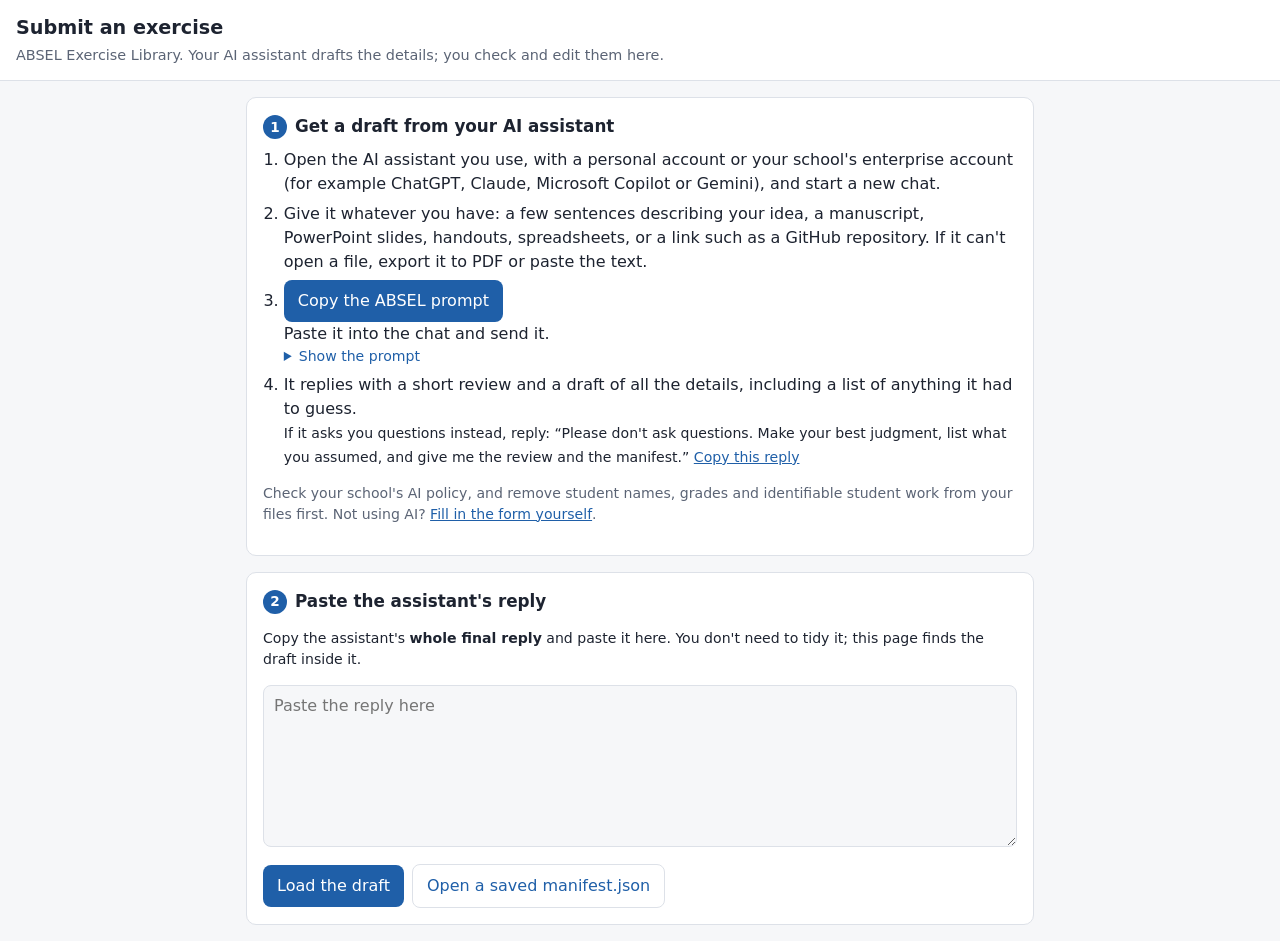
==== commit 3b7ea843: "Plugin 0.4.1: stop the assistant asking authors questions The prompt now forbids clarifying question" ====
--- a/wp-plugin/absel-ai-library/assets/submit.html
+++ b/wp-plugin/absel-ai-library/assets/submit.html
@@ -138,7 +138,8 @@
         <li>Give it whatever you have: a few sentences describing your idea, a manuscript, PowerPoint slides, handouts, spreadsheets, or a link such as a GitHub repository. If it can't open a file, export it to PDF or paste the text.</li>
         <li><button type="button" data-action="copy-prompt">Copy the ABSEL prompt</button> <span id="copy-status" class="small muted" role="status"></span><br>Paste it into the chat and send it.
           <details><summary class="small">Show the prompt</summary><pre class="prompt" id="prompt-view"></pre></details></li>
-        <li>It replies with a short review and a draft of all the details, including a list of anything it had to guess.</li>
+        <li>It replies with a short review and a draft of all the details, including a list of anything it had to guess.<br>
+          <span class="small">If it asks you questions instead, reply: “Please don't ask questions. Make your best judgment, list what you assumed, and give me the review and the manifest.” <button type="button" class="link" data-action="copy-noq">Copy this reply</button> <span id="noq-status" class="muted" role="status"></span></span></li>
       </ol>
       <p class="small muted">Check your school's AI policy, and remove student names, grades and identifiable student work from your files first. Not using AI? <button type="button" class="link" data-action="blank">Fill in the form yourself</button>.</p>
     </section>
@@ -429,7 +430,7 @@
 The instructor has given you whatever they have: possibly just a short description, possibly a full manuscript, possibly many files such as instructor notes, PowerPoint slides (read the slide text and the speaker notes), handouts, spreadsheets, or links. Your job is to describe the exercise for the library's catalog, accurately and completely, from that material alone.
 
 HOW TO WORK
-- Do not ask the instructor questions. Work from what you have, in a single reply.
+- Never ask the instructor questions, not even to clarify, and never reply with only questions or a plan. However little material there is, use your best judgment, list what you assumed, and give the full review and manifest in a single reply.
 - Fill in every field the material supports. Leave out any field it doesn't support; the library accepts incomplete entries.
 - Every value you include is either STATED (said outright in the material) or ASSUMED (your inference). For every assumed value, add an entry to "assumptions" giving the field and a short reason, for example {"field": "levels", "basis": "Slides 3 and 14 refer to MBA students"}. The instructor will confirm or correct each one, so list every inference, and only inferences.
 - Never invent facts that nothing in the material supports, such as how many times it has been used, evidence of effectiveness, publications, or author details.
@@ -1566,6 +1567,7 @@
     const el = ev.target.closest('[data-action]'); if (!el) return;
     const a = el.dataset.action, path = el.dataset.path, i = +el.dataset.index;
     if (a === 'copy-prompt') return copy(PROMPT, $('#copy-status'));
+    if (a === 'copy-noq') return copy("Please don't ask questions. Make your best judgment, list what you assumed, and give me the review and the manifest.", $('#noq-status'));
     if (a === 'copy-fix') return copy('Please give me the manifest again as valid JSON in one code block.', null);
     if (a === 'import') return importText($('#paste').value, "your assistant's reply");
     if (a === 'revise') return revise(+el.dataset.id);
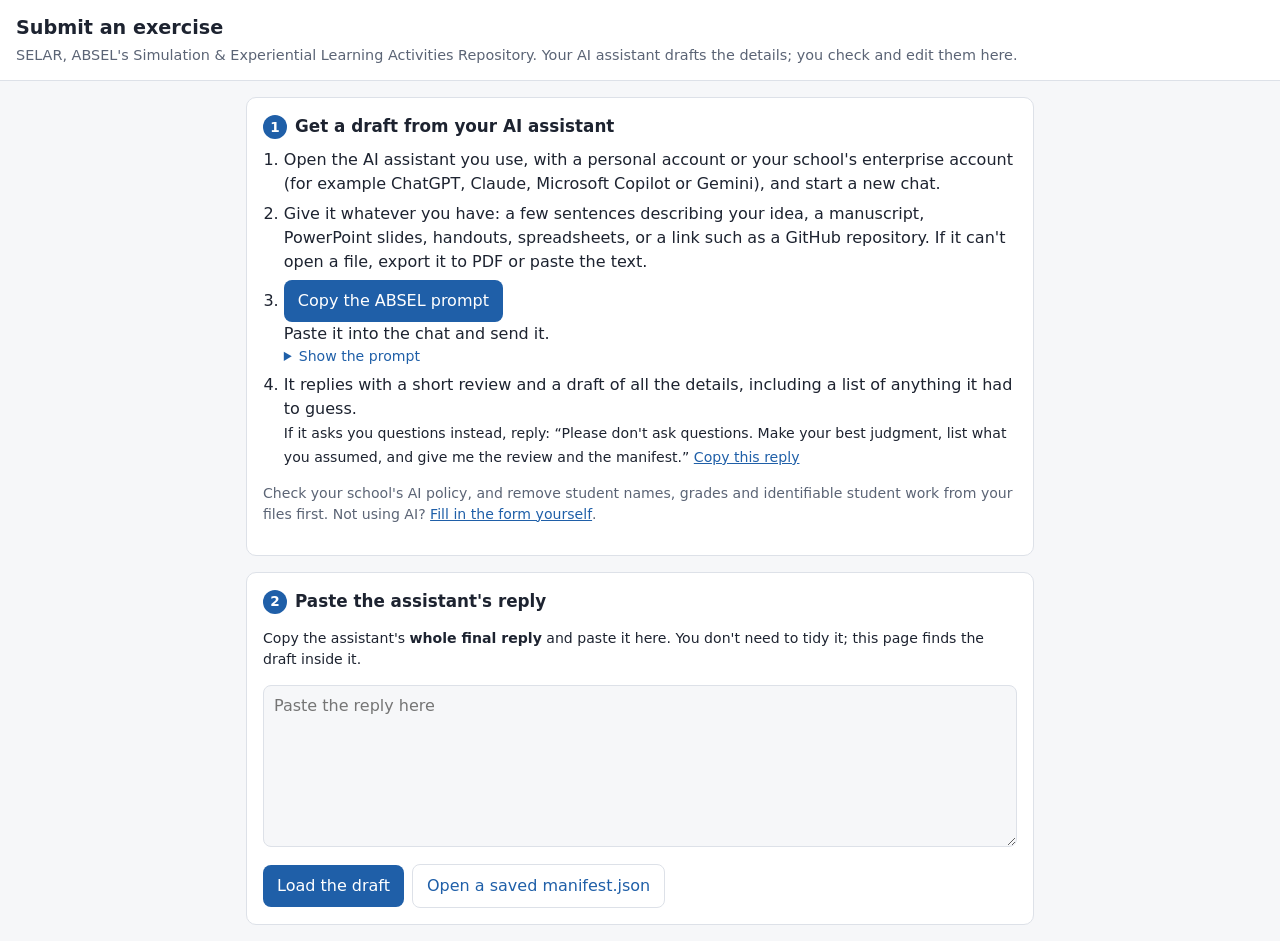
==== commit 2a397d75: "Plugin 0.4.3: rename to SELAR The repository is now the Simulation & Experiential Learning Activitie" ====
--- a/wp-plugin/absel-ai-library/assets/submit.html
+++ b/wp-plugin/absel-ai-library/assets/submit.html
@@ -123,7 +123,7 @@
 <body>
 <header class="top">
   <h1>Submit an exercise</h1>
-  <p>ABSEL Exercise Library. Your AI assistant drafts the details; you check and edit them here.</p>
+  <p>SELAR, ABSEL's Simulation &amp; Experiential Learning Activities Repository. Your AI assistant drafts the details; you check and edit them here.</p>
 </header>
 
 <div class="wrap no-nav" id="wrap">
@@ -182,7 +182,7 @@
 {
   "$schema": "https://json-schema.org/draft/2020-12/schema",
   "$id": "https://absel.org/schema/exercise/1.0/manifest.schema.json",
-  "title": "ABSEL Exercise Library manifest",
+  "title": "SELAR activity manifest",
   "description": "Indexing information for one exercise, from an idea to a finished simulation. Saved as manifest.json in the exercise's folder. Only the title is required; everything else is filled in when known. Field rules and definitions of every allowed value are in schema/INDEXING-RULES.md.",
   "type": "object",
   "additionalProperties": false,
@@ -425,7 +425,7 @@
 }
 </script>
 <script type="text/plain" id="absel-prompt">
-You are helping a university business instructor submit an experiential exercise to the ABSEL Exercise Library, a members-only collection of experiential exercises and simulations for business courses. The library accepts anything from an idea to a finished simulation ready for students, including simulations hosted on GitHub.
+You are helping a university business instructor submit an experiential exercise to SELAR (ABSEL's Simulation & Experiential Learning Activities Repository), a members-only collection of experiential exercises and simulations for business courses. The library accepts anything from an idea to a finished simulation ready for students, including simulations hosted on GitHub.
 
 The instructor has given you whatever they have: possibly just a short description, possibly a full manuscript, possibly many files such as instructor notes, PowerPoint slides (read the slide text and the speaker notes), handouts, spreadsheets, or links. Your job is to describe the exercise for the library's catalog, accurately and completely, from that material alone.
 
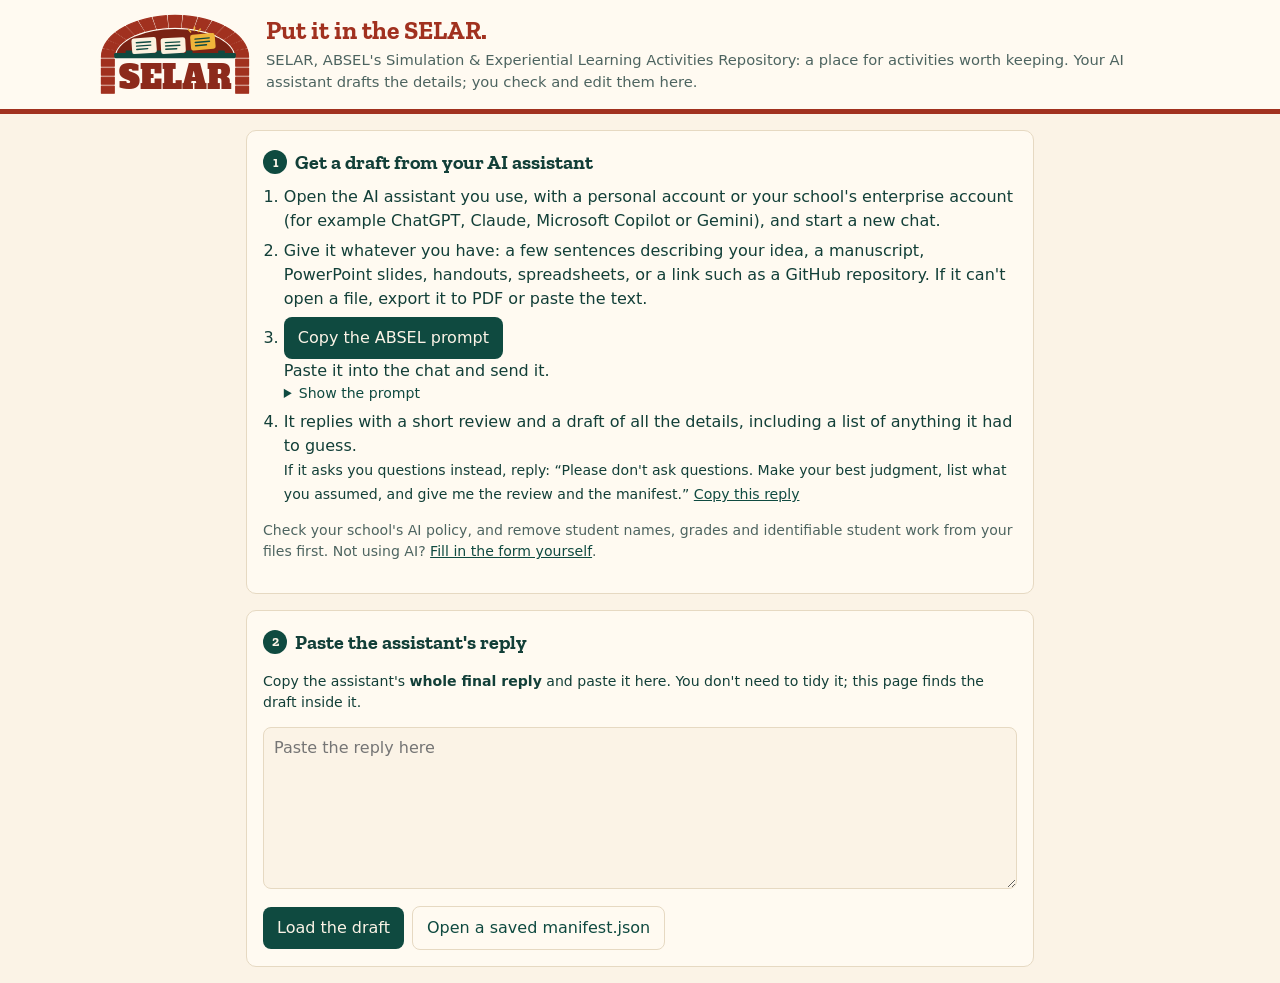
==== commit 06950647: "Plugin 0.5.0: SELAR branding - The SELAR emblem (brick arch, shelf of activity cards, lettering) as " ====
--- a/wp-plugin/absel-ai-library/assets/submit.html
+++ b/wp-plugin/absel-ai-library/assets/submit.html
@@ -4,25 +4,33 @@
 <meta charset="utf-8">
 <meta name="viewport" content="width=device-width, initial-scale=1">
 <meta name="robots" content="noindex">
-<title>Submit an Exercise</title>
+<title>Put it in the SELAR</title>
+<link rel="stylesheet" href="https://fonts.googleapis.com/css2?family=Alfa+Slab+One&amp;family=Zilla+Slab:wght@600;700&amp;display=swap">
 <style>
   :root {
-    --bg: #f6f7f9; --panel: #fff; --ink: #1d2330; --muted: #5b6475; --line: #dde1e8;
-    --accent: #1f5fa8; --accent-ink: #fff; --chip: #eef1f6; --good: #1d6b35; --good-bg: #e8f4ec;
-    --warn: #8a5a00; --warn-bg: #fff4dc; --bad: #a12a2a; --bad-bg: #fbeaea;
+    /* SELAR brand: brick, shelf green, card gold, cream. */
+    --bg: #fbf3e6; --panel: #fffaf1; --ink: #123f38; --muted: #4d6460; --line: #e6d9c2;
+    --accent: #0f4a40; --accent-ink: #fbf3e6; --chip: #f4ead7; --good: #1d6b35; --good-bg: #e6f2e6;
+    --warn: #8a5a00; --warn-bg: #fdf0cf; --bad: #a1311f; --bad-bg: #f9e4df; --brick: #a1311f; --gold: #f0b43a;
+    --slab: "Zilla Slab", Rockwell, "Roboto Slab", Georgia, serif;
   }
   @media (prefers-color-scheme: dark) {
     :root {
-      --bg: #12151b; --panel: #1b1f27; --ink: #e6e9ef; --muted: #9aa3b2; --line: #2e3440;
-      --accent: #5b9be0; --accent-ink: #0b1220; --chip: #252b36; --good: #7fd59b; --good-bg: #1f3326;
-      --warn: #f0c36a; --warn-bg: #3a2f17; --bad: #f08a8a; --bad-bg: #3a1f22;
+      --bg: #0c2420; --panel: #123530; --ink: #f5ecd9; --muted: #b6c4bd; --line: #24504a;
+      --accent: #f0b43a; --accent-ink: #0a352e; --chip: #1a403a; --good: #8fd6a4; --good-bg: #173a2a;
+      --warn: #f0c36a; --warn-bg: #3a2f17; --bad: #f2a08f; --bad-bg: #3d1f1a; --brick: #d9634f;
     }
   }
   * { box-sizing: border-box; }
   body { margin: 0; background: var(--bg); color: var(--ink); font: 16px/1.5 system-ui, -apple-system, "Segoe UI", Roboto, sans-serif; }
-  header.top { padding: 14px 16px; border-bottom: 1px solid var(--line); background: var(--panel); }
-  header.top h1 { margin: 0; font-size: 1.2rem; }
-  header.top p { margin: 2px 0 0; color: var(--muted); font-size: .9rem; }
+  header.top { padding: 14px 16px; border-bottom: 5px solid var(--brick); background: var(--panel); }
+  header.top .brand { display: flex; align-items: center; gap: 16px; max-width: 1080px; margin: 0 auto; }
+  header.top .emblem { flex: none; width: 150px; }
+  header.top .emblem svg { display: block; width: 100%; height: auto; }
+  header.top h1 { margin: 0; font: 700 1.6rem/1.15 var(--slab); color: var(--brick); }
+  header.top p { margin: 4px 0 0; color: var(--muted); font-size: .92rem; }
+  @media (max-width: 520px) { header.top .brand { flex-direction: column; align-items: flex-start; gap: 8px; } header.top .emblem { width: 120px; } }
+  h1, h2, h3 { font-family: var(--slab); }
   .wrap { display: grid; grid-template-columns: 220px minmax(0, 1fr); gap: 16px; max-width: 1080px; margin: 0 auto; padding: 16px; }
   .wrap.no-nav { grid-template-columns: minmax(0, 1fr); max-width: 820px; }
   @media (max-width: 860px) { .wrap { grid-template-columns: minmax(0, 1fr); } }
@@ -37,7 +45,7 @@
   .badge.todo { background: var(--bad-bg); color: var(--bad); }
   main { min-width: 0; display: flex; flex-direction: column; gap: 16px; }
   .card { background: var(--panel); border: 1px solid var(--line); border-radius: 10px; padding: 16px; scroll-margin-top: 12px; }
-  h2 { margin: 0 0 8px; font-size: 1.05rem; display: flex; align-items: center; gap: 8px; }
+  h2 { margin: 0 0 8px; font-size: 1.25rem; display: flex; align-items: center; gap: 8px; }
   h3 { margin: 0 0 4px; font-size: 1.02rem; }
   .num { display: inline-grid; place-items: center; width: 24px; height: 24px; border-radius: 50%; background: var(--accent); color: var(--accent-ink); font-size: .85rem; flex: none; }
   .muted { color: var(--muted); }
@@ -122,8 +130,15 @@
 </head>
 <body>
 <header class="top">
-  <h1>Submit an exercise</h1>
-  <p>SELAR, ABSEL's Simulation &amp; Experiential Learning Activities Repository. Your AI assistant drafts the details; you check and edit them here.</p>
+  <div class="brand">
+    <div class="emblem" aria-hidden="true">
+<svg xmlns="http://www.w3.org/2000/svg" viewBox="14 4 632 342" role="img" aria-label="SELAR"><g fill="#a1311f" stroke="#a1311f" stroke-width="5" stroke-linejoin="round"><path d="M20 186A310 176 0 0 1 26 151.5L79 161.3A256 126 0 0 0 74 186Z"/><path d="M27.6 147.3A310 176 0 0 1 45.3 116.4L94.9 136.2A256 126 0 0 0 80.3 158.3Z"/><path d="M48.4 112.5A310 176 0 0 1 77 84.3L121.1 113.2A256 126 0 0 0 97.4 133.3Z"/><path d="M81.4 80.8A310 176 0 0 1 119.8 56.7L156.4 93.4A256 126 0 0 0 124.7 110.7Z"/><path d="M125.4 53.8A310 176 0 0 1 171.7 34.7L199.3 77.7A256 126 0 0 0 161 91.3Z"/><path d="M178.3 32.5A310 176 0 0 1 230.6 19.3L247.9 66.7A256 126 0 0 0 204.7 76.1Z"/><path d="M237.8 18A310 176 0 0 1 293.8 11.2L300.1 60.9A256 126 0 0 0 253.9 65.7Z"/><path d="M301.4 10.8A310 176 0 0 1 358.6 10.8L353.6 60.5A256 126 0 0 0 306.4 60.5Z"/><path d="M366.2 11.2A310 176 0 0 1 422.2 18L406.1 65.7A256 126 0 0 0 359.9 60.9Z"/><path d="M429.4 19.3A310 176 0 0 1 481.7 32.5L455.3 76.1A256 126 0 0 0 412.1 66.7Z"/><path d="M488.3 34.7A310 176 0 0 1 534.6 53.8L499 91.3A256 126 0 0 0 460.7 77.7Z"/><path d="M540.2 56.7A310 176 0 0 1 578.6 80.8L535.3 110.7A256 126 0 0 0 503.6 93.4Z"/><path d="M583 84.3A310 176 0 0 1 611.6 112.5L562.6 133.3A256 126 0 0 0 538.9 113.2Z"/><path d="M614.7 116.4A310 176 0 0 1 632.4 147.3L579.7 158.3A256 126 0 0 0 565.1 136.2Z"/><path d="M634 151.5A310 176 0 0 1 640 186L586 186A256 126 0 0 0 581 161.3Z"/><rect x="20" y="194" width="54" height="30"/><rect x="586" y="194" width="54" height="30"/><rect x="20" y="232" width="54" height="30"/><rect x="586" y="232" width="54" height="30"/><rect x="20" y="270" width="54" height="30"/><rect x="586" y="270" width="54" height="30"/><rect x="20" y="308" width="54" height="30"/><rect x="586" y="308" width="54" height="30"/></g><path fill="#7a2214" d="M81.9 176A249 119 0 0 1 578.1 176Z"/><g fill="#0f4a40"><rect x="73.9" y="168" width="512.2" height="22" rx="6"/><rect x="122" y="158" width="28" height="14" rx="4"/><rect x="250" y="158" width="28" height="14" rx="4"/><rect x="376" y="158" width="28" height="14" rx="4"/><rect x="512" y="158" width="28" height="14" rx="4"/></g><g transform="rotate(-4 202 166)"><rect x="150" y="104" width="104" height="66" rx="10" fill="#fbf1df"/><g stroke="#0f4a40" stroke-width="6" stroke-linecap="round"><path d="M170 123h60"/><path d="M170 137h60"/><path d="M170 151h46"/></g></g><g transform="rotate(-3 324 166)"><rect x="272" y="104" width="104" height="66" rx="10" fill="#fbf1df"/><g stroke="#0f4a40" stroke-width="6" stroke-linecap="round"><path d="M292 123h60"/><path d="M292 137h60"/><path d="M292 151h46"/></g></g><g transform="rotate(-5 450 150)"><rect x="398" y="88" width="104" height="66" rx="10" fill="#f0b43a"/><g stroke="#0f4a40" stroke-width="6" stroke-linecap="round"><path d="M418 107h60"/><path d="M418 121h60"/><path d="M418 135h46"/></g></g><g stroke="#f0b43a" stroke-width="6" stroke-linecap="round"><path d="M396 80l-9-11"/><path d="M412 74v-14"/><path d="M428 78l9-11"/></g><text x="330" y="322" text-anchor="middle" textLength="476" lengthAdjust="spacingAndGlyphs" font-family="'Alfa Slab One', 'Rockwell Extra Bold', Rockwell, 'Roboto Slab', Georgia, serif" font-size="142" fill="#8c2a1b">SELAR</text></svg>
+</div>
+    <div>
+      <h1>Put it in the SELAR.</h1>
+      <p>SELAR, ABSEL's Simulation &amp; Experiential Learning Activities Repository: a place for activities worth keeping. Your AI assistant drafts the details; you check and edit them here.</p>
+    </div>
+  </div>
 </header>
 
 <div class="wrap no-nav" id="wrap">
